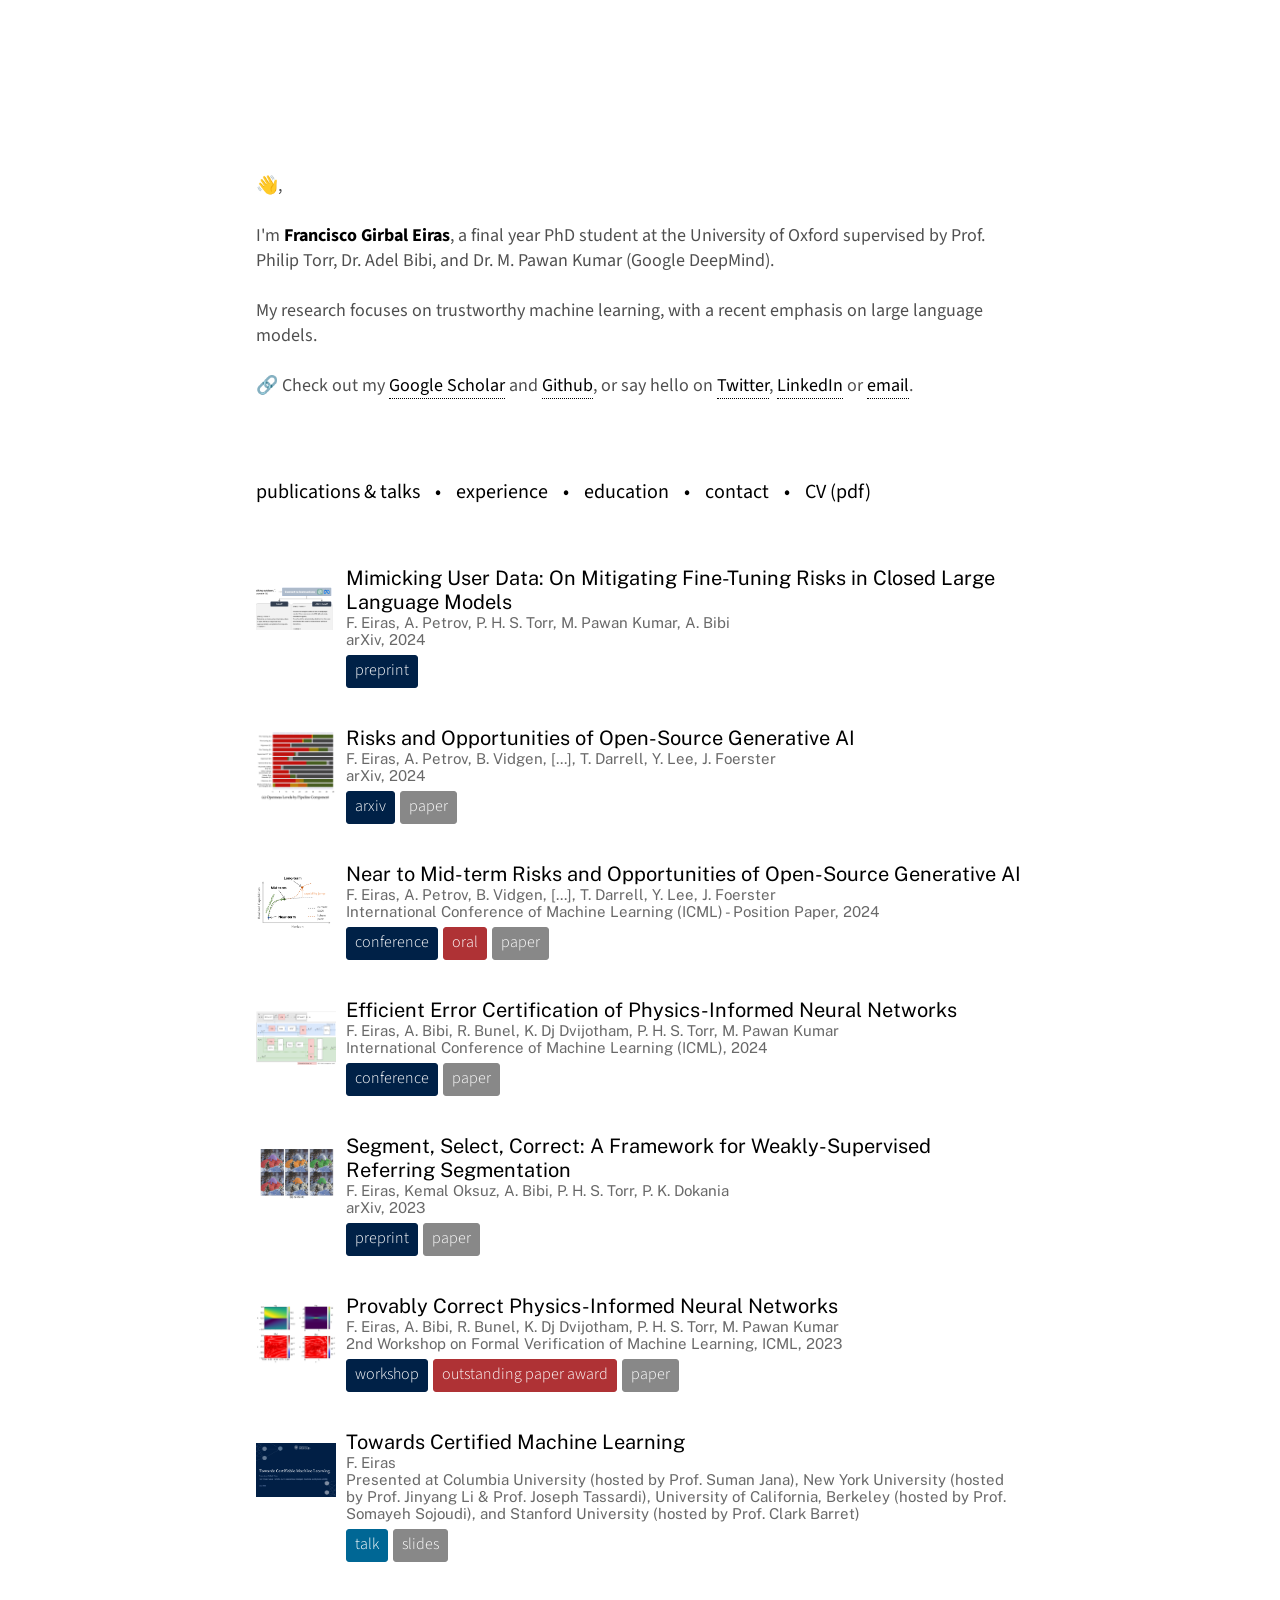
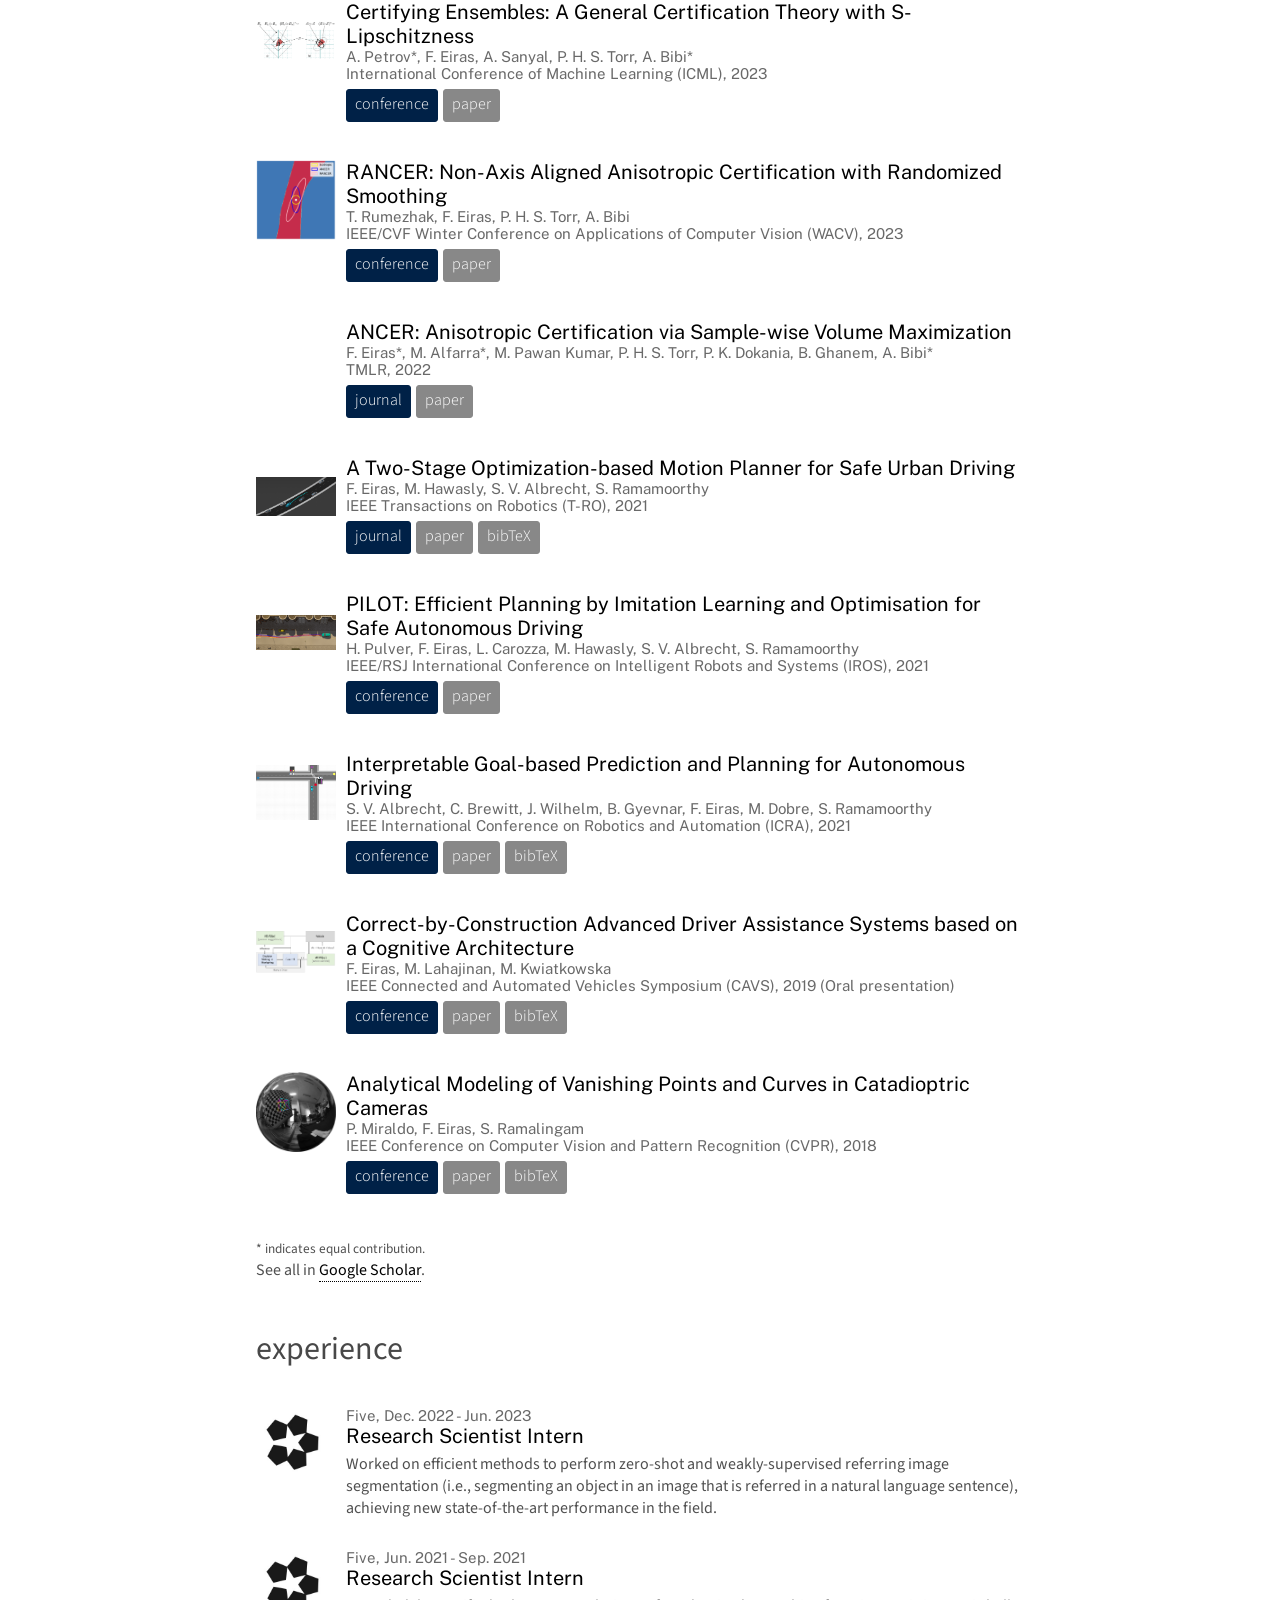
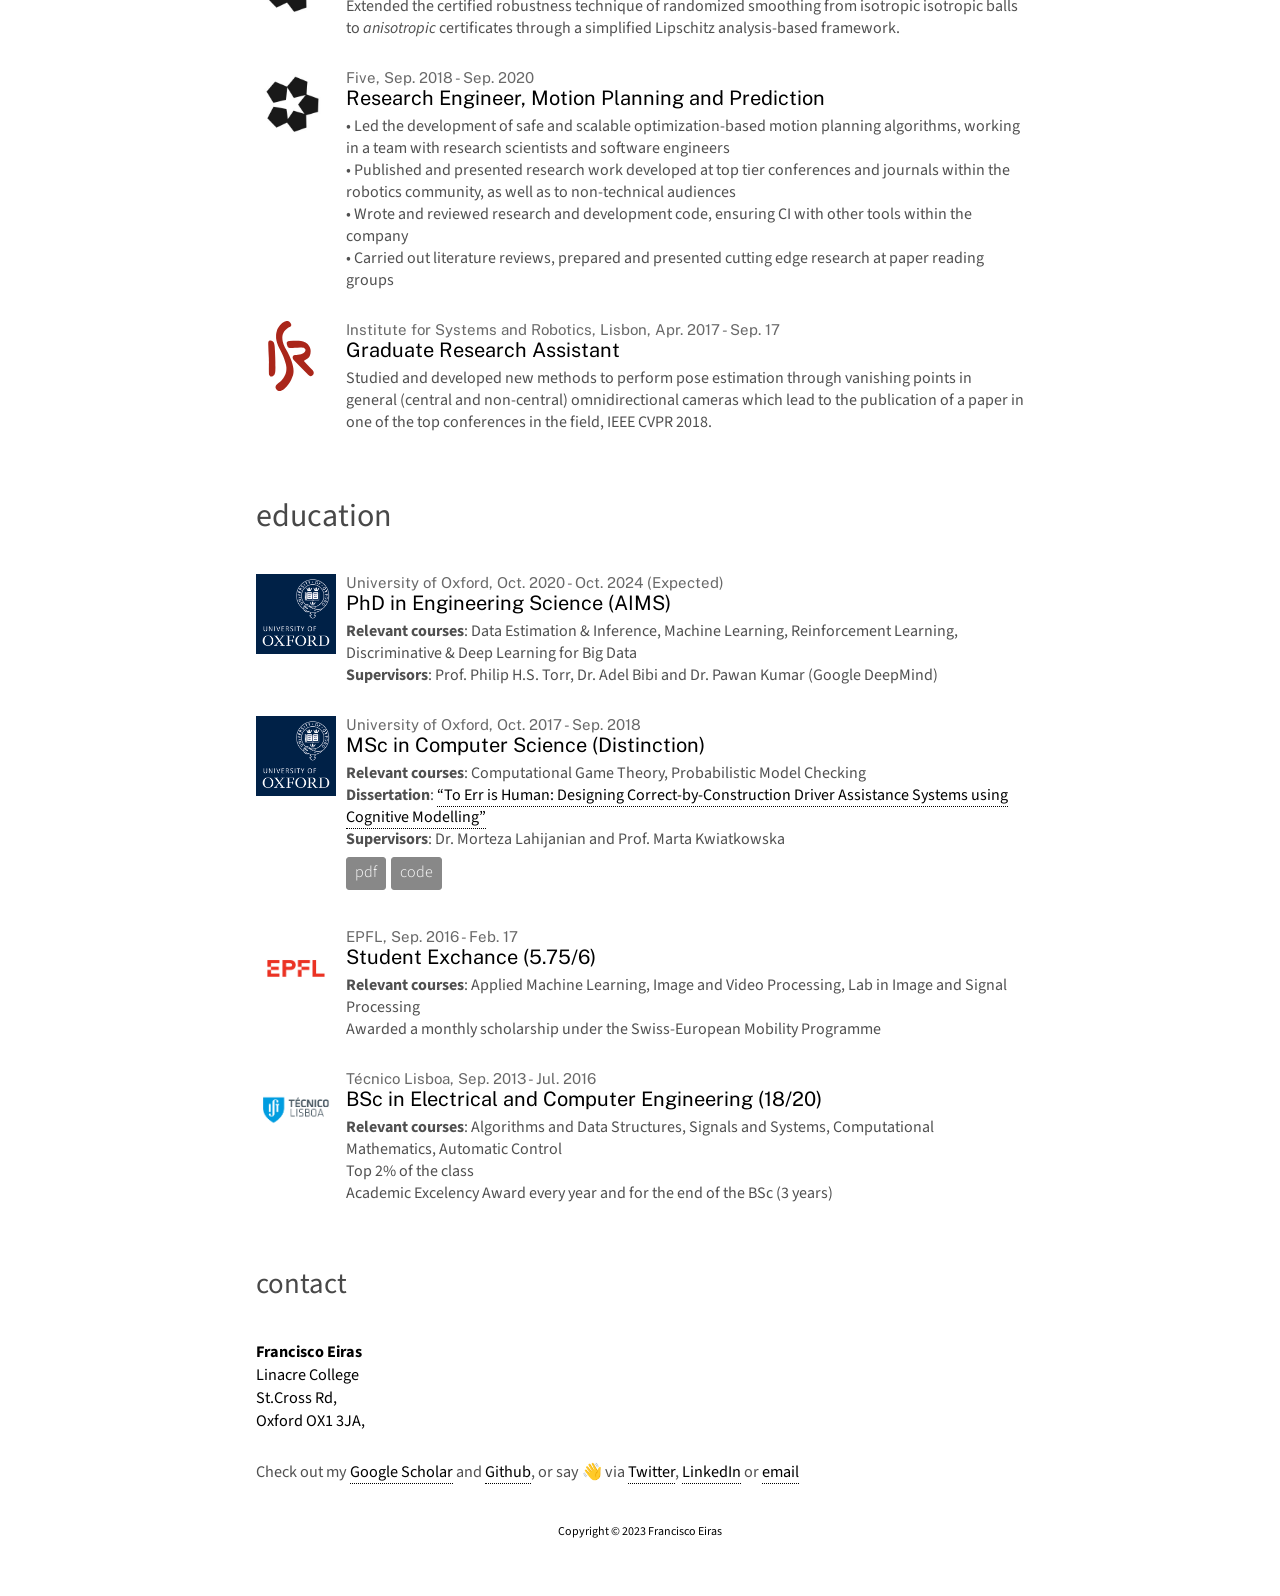
==== index.html @ c6cfdd0d "Update index" ====
<!DOCTYPE html>
<html>
<head>
    <meta charset="utf-8">
    <meta name="google-site-verification" content="UBdIq9BH1xni1XgCd1I6ld6SmS1wssdcUc0EEES5TFY"/>
    <meta name="Francisco Girbal Eiras" CONTENT="PhD Candidate at the Autonomous Intelligent Machines and Systems CDT (University of Oxford)">

    <meta name="robots" content="index,nofollow">

    <title>Francisco Girbal Eiras</title>

    <meta content="width=device-width, initial-scale=1" name="viewport" />
    <link rel="stylesheet" type="text/css" href="style.css">

    <base target="_blank">
</head>
<body>
<div id="content-container">
    <div id="header">
        <!-- <div id="name">Francisco Girbal Eiras</div>
        <div id="title">PhD student at the Autonomous Intelligent Machines and Systems CDT (University of Oxford)</div> -->

        <div class="header-paragraph">
            👋,<br><br>
            I'm <b>Francisco Girbal Eiras</b>, a final year PhD student at the University of Oxford supervised by Prof. Philip Torr, Dr. Adel Bibi, and Dr. M. Pawan Kumar (Google DeepMind). <br><br>
            My research focuses on trustworthy machine learning, with a recent emphasis on large language models.<br><br>
            🔗 Check out my <a href="https://scholar.google.com/citations?user=O_iJTgYAAAAJ&hl=en">Google Scholar</a> and <a href="https://github.com/fgirbal">Github</a>, or say hello on <a href="https://twitter.com/fgirbal">Twitter</a>, <a href="https://www.linkedin.com/in/franciscogirbaleiras/">LinkedIn</a> or <a href="mailto:removeifhuman-francisco.girbal@gmail.com">email</a>.
        </div>
    </div>
    <div id="nav">
        <div class="nav-elem"><a target="_self" href="#publications">publications & talks</a></div>
        <div class="nav-elem">•</div>
        <div class="nav-elem"><a target="_self" href="#experience">experience</a></div>
        <div class="nav-elem">•</div>
        <div class="nav-elem"><a target="_self" href="#education">education</a></div>
        <!-- <div class="nav-elem">•</div>
        <div class="nav-elem"><a href="https://www.notion.so/fgirbal/Francisco-Eiras-s-blog-bdab22b3f2a545cd92a11b336f8fb210">blog</a></div> -->
        <div class="nav-elem">•</div>
        <div class="nav-elem"><a target="_self" href="#contact">contact</a></div>
        <div class="nav-elem">•</div>
        <div class="nav-elem"><a href="docs/CV.pdf">CV (pdf)</a></div>
    </div>

    <div class="content-section" id="publications">
        <!-- <div class="section-title">publications & talks</div>
        <div class="section-divider"></div> -->

        <!-- preprintS -->
        <!-- <div class="section-subtitle">• preprint:</div> -->

        <div class="section-content">
            <div class="content-subsection">
                <div class="subsection-left">
                    <div class="subsection-image" style='background-image: url("img/2024_mimicking.png")'></div>
                </div>
                <div class="subsection-right">
                    <div class="subsection-title">Mimicking User Data: On Mitigating Fine-Tuning Risks in Closed Large Language Models</div>
                    <div class="subsection-subtitle">
                        F. Eiras, A. Petrov, <a href="https://www.robots.ox.ac.uk/~phst/">P. H. S. Torr</a>, <a href="https://mpawankumar.info/">M. Pawan Kumar</a>, <a href="https://adelbibi.com">A. Bibi</a><br>
                        <a>arXiv, 2024</a>
                    </div>
                    <div class="subsection-nav">
                        <div class="subsection-description-btn">preprint</div>
                        <!-- <a class="subsection-link" href="https://arxiv.org/abs/2405.08597">paper</a> -->
                    </div>
                </div>
            </div>

            <div class="content-subsection">
                <div class="subsection-left">
                    <div class="subsection-image" style='background-image: url("img/2024_risks_and_ops.png")'></div>
                </div>
                <div class="subsection-right">
                    <div class="subsection-title">Risks and Opportunities of Open-Source Generative AI</div>
                    <div class="subsection-subtitle">
                        F. Eiras, A. Petrov, B. Vidgen, [...], T. Darrell, Y. Lee, J. Foerster<br>
                        <a>arXiv, 2024</a>
                    </div>
                    <div class="subsection-nav">
                        <div class="subsection-description-btn">arxiv</div>
                        <a class="subsection-link" href="https://arxiv.org/abs/2405.08597">paper</a>
                    </div>
                </div>
            </div>
            
            <div class="content-subsection">
                <div class="subsection-left">
                    <div class="subsection-image" style='background-image: url("img/2024_near_to_mid.png")'></div>
                </div>
                <div class="subsection-right">
                    <div class="subsection-title">Near to Mid-term Risks and Opportunities of Open-Source Generative AI</div>
                    <div class="subsection-subtitle">
                        F. Eiras, A. Petrov, B. Vidgen, [...], T. Darrell, Y. Lee, J. Foerster<br>
                        <a href="https://icml.cc/Conferences/2024">International Conference of Machine Learning (ICML) - Position Paper, 2024</a>
                    </div>
                    <div class="subsection-nav">
                        <div class="subsection-description-btn">conference</div>
                        <div class="subsection-description-btn" style="background-color: #AF3235; border-color: #AF3235;">oral</div>
                        <a class="subsection-link" href="https://arxiv.org/abs/2404.17047">paper</a>
                    </div>
                </div>
            </div>

            <div class="content-subsection">
                <div class="subsection-left">
                    <div class="subsection-image" style='background-image: url("img/2024_pinns.png")'></div>
                </div>
                <div class="subsection-right">
                    <div class="subsection-title">Efficient Error Certification of Physics-Informed Neural Networks</div>
                    <div class="subsection-subtitle">
                        F. Eiras, <a href="https://adelbibi.com">A. Bibi</a>, R. Bunel, K. Dj Dvijotham, <a href="https://www.robots.ox.ac.uk/~phst/">P. H. S. Torr</a>, <a href="https://mpawankumar.info/">M. Pawan Kumar</a><br>
                        <a href="https://icml.cc/Conferences/2024">International Conference of Machine Learning (ICML), 2024</a>
                    </div>
                    <div class="subsection-nav">
                        <div class="subsection-description-btn">conference</div>
                        <a class="subsection-link" href="https://arxiv.org/abs/2305.10157">paper</a>
                    </div>
                </div>
            </div>
            
            <div class="content-subsection">
                <div class="subsection-left">
                    <div class="subsection-image" style='background-image: url("img/2023_ssc.png")'></div>
                </div>
                <div class="subsection-right">
                    <div class="subsection-title">Segment, Select, Correct: A Framework for Weakly-Supervised Referring Segmentation</div>
                    <div class="subsection-subtitle">F. Eiras, Kemal Oksuz, <a href="https://adelbibi.com">A. Bibi</a>, <a href="https://www.robots.ox.ac.uk/~phst/">P. H. S. Torr</a>, <a href="https://puneetkdokania.github.io/">P. K. Dokania</a><br><a>arXiv, 2023</a></div>
                    <div class="subsection-nav">
                        <div class="subsection-description-btn">preprint</div>
                        <a class="subsection-link" href="https://arxiv.org/abs/2310.13479">paper</a>
                    </div>
                </div>
            </div>

            <div class="content-subsection">
                <div class="subsection-left">
                    <div class="subsection-image" style='background-image: url("img/2023_pinns.png")'></div>
                </div>
                <div class="subsection-right">
                    <div class="subsection-title">Provably Correct Physics-Informed Neural Networks</div>
                    <div class="subsection-subtitle">
                        F. Eiras, <a href="https://adelbibi.com">A. Bibi</a>, R. Bunel, K. Dj Dvijotham, <a href="https://www.robots.ox.ac.uk/~phst/">P. H. S. Torr</a>, <a href="https://mpawankumar.info/">M. Pawan Kumar</a><br>
                        <a href="https://www.ml-verification.com/">2nd Workshop on Formal Verification of Machine Learning, ICML, 2023</a></a>
                    </div>
                    <div class="subsection-nav">
                        <div class="subsection-description-btn">workshop</div>
                        <div class="subsection-description-btn" style="background-color: #AF3235; border-color: #AF3235;">outstanding paper award</div>
                        <a class="subsection-link" href="https://arxiv.org/abs/2305.10157">paper</a>
                    </div>
                </div>
            </div>

            <div class="content-subsection">
                <div class="subsection-left">
                    <div class="subsection-image" style='background-image: url("img/2023_certified_ml.png")'></div>
                </div>
                <div class="subsection-right">
                    <div class="subsection-title">Towards Certified Machine Learning</div>
                    <div class="subsection-subtitle">
                        F. Eiras<br>
                        Presented at Columbia University (hosted by Prof. Suman Jana), New York University (hosted by Prof. Jinyang Li & Prof. Joseph Tassardi), University of California, Berkeley (hosted by Prof. Somayeh Sojoudi), and Stanford University (hosted by Prof. Clark Barret)
                    </div>
                    <div class="subsection-nav">
                        <div class="subsection-description-btn" style="background-color: #006795; border-color: #006795;">talk</div>
                        <a class="subsection-link" href="docs/certified_ml_07_2023.pdf">slides</a>
                    </div>
                </div>
            </div>

            <div class="content-subsection">
                <div class="subsection-left">
                    <div class="subsection-image" style='background-image: url("img/2023_s_lipchitzness.png")'></div>
                </div>
                <div class="subsection-right">
                    <div class="subsection-title">Certifying Ensembles: A General Certification Theory with S-Lipschitzness</div>
                    <div class="subsection-subtitle">
                        A. Petrov*, F. Eiras, A. Sanyal, <a href="https://www.robots.ox.ac.uk/~phst/">P. H. S. Torr</a>, <a href="https://adelbibi.com">A. Bibi</a>*<br>
                        <a href="https://icml.cc/Conferences/2023">International Conference of Machine Learning (ICML), 2023</a>
                    </div>
                    <div class="subsection-nav">
                        <div class="subsection-description-btn">conference</div>
                        <a class="subsection-link" href="https://arxiv.org/abs/2304.13019">paper</a>
                    </div>
                </div>
            </div>

            <!-- <div class="content-subsection">
                <div class="subsection-left">
                    <div class="subsection-image" style='background-image: url("img/2023_faithful_kd.png")'></div>
                </div>
                <div class="subsection-right">
                    <div class="subsection-title">Faithful Knowledge Distillation</div>
                    <div class="subsection-subtitle">
                        T. Lamb, R. Bunel, K. Dj Dvijotham, <a href="https://www.robots.ox.ac.uk/~phst/">P. H. S. Torr</a>, <a href="https://mpawankumar.info/">M. Pawan Kumar</a>, F. Eiras<br>
                        <a>arXiv, 2023</a>
                    </div>
                    <div class="subsection-nav">
                        <div class="subsection-description-btn">preprint</div>
                        <a class="subsection-link" href="https://arxiv.org/abs/2306.04431">paper</a>
                    </div>
                </div>
            </div> -->

            <div class="content-subsection">
                <div class="subsection-left">
                    <div class="subsection-image" style='background-image: url("img/2023_rancer.png")'></div>
                </div>
                <div class="subsection-right">
                    <div class="subsection-title">RANCER: Non-Axis Aligned Anisotropic Certification with Randomized Smoothing</div>
                    <div class="subsection-subtitle">
                        T. Rumezhak, F. Eiras, <a href="https://www.robots.ox.ac.uk/~phst/">P. H. S. Torr</a>, <a href="https://adelbibi.com">A. Bibi</a><br>
                        <a href="https://wacv2023.thecvf.com/">IEEE/CVF Winter Conference on Applications of Computer Vision (WACV), 2023</a>
                    </div>
                    <div class="subsection-nav">
                        <div class="subsection-description-btn">conference</div>
                        <a class="subsection-link" href="https://openaccess.thecvf.com/content/WACV2023/papers/Rumezhak_RANCER_Non-Axis_Aligned_Anisotropic_Certification_With_Randomized_Smoothing_WACV_2023_paper.pdf">paper</a>
                    </div>
                </div>
            </div>
        <!-- </div> -->

        <!-- JOURNALS -->
        <!-- <div class="section-subtitle">• Journal:</div> -->
        <!-- <div class="section-content"> -->
            <div class="content-subsection">
                <div class="subsection-left">
                    <div class="subsection-image" style='background-image: url("img/2021_ancer.gif")'></div>
                </div>
                <div class="subsection-right">
                    <div class="subsection-title">ANCER: Anisotropic Certification via Sample-wise Volume Maximization</div>
                    <div class="subsection-subtitle">F. Eiras*, <a href="https://cemse.kaust.edu.sa/ece/people/person/motasem-alfarra">M. Alfarra</a>*, <a href="https://mpawankumar.info/">M. Pawan Kumar</a>, <a href="https://www.robots.ox.ac.uk/~phst/">P. H. S. Torr</a>, <a href="https://puneetkdokania.github.io/">P. K. Dokania</a>, <a href="http://www.bernardghanem.com/">B. Ghanem</a>, <a href="https://adelbibi.com">A. Bibi</a>*<br><a href="https://www.jmlr.org/tmlr/index.html">TMLR, 2022</a></div>
                    <div class="subsection-nav">
                        <div class="subsection-description-btn">journal</div>
                        <a class="subsection-link" href="https://arxiv.org/abs/2107.04570">paper</a>
                    </div>
                </div>
            </div>
            <div class="content-subsection">
                <div class="subsection-left">
                    <div class="subsection-image" style='background-image: url("img/two_stage.png")'></div>
                </div>
                <div class="subsection-right">
                    <div class="subsection-title">A Two-Stage Optimization-based Motion Planner for Safe Urban Driving</div>
                    <div class="subsection-subtitle">F. Eiras, M. Hawasly, <a href="https://agents.inf.ed.ac.uk/stefano-albrecht/">S. V. Albrecht</a>, <a href="http://homepages.inf.ed.ac.uk/sramamoo/">S. Ramamoorthy</a><br><a href="https://www.ieee-ras.org/publications/t-ro">IEEE Transactions on Robotics (T-RO), 2021</a></div>
                    <div class="subsection-nav">
                        <div class="subsection-description-btn">journal</div>
                        <a class="subsection-link" href="https://arxiv.org/abs/2002.02215">paper</a>
                        <a class="subsection-link" href="docs/eiras2021twostage.bib">bibTeX</a>
                    </div>
                </div>
            </div>
        <!-- </div> -->

        <!-- CONFERENCES -->
        <!-- <div class="section-subtitle">• Conference:</div> -->
        <!-- <div class="section-content"> -->

            <div class="content-subsection">
                <div class="subsection-left">
                    <div class="subsection-image" style='background-image: url("img/2020_pilot.png")'></div>
                </div>
                <div class="subsection-right">
                    <div class="subsection-title">PILOT: Efficient Planning by Imitation Learning and Optimisation for Safe Autonomous Driving</div>
                    <div class="subsection-subtitle">H. Pulver, F. Eiras, L. Carozza, M. Hawasly, <a href="https://agents.inf.ed.ac.uk/stefano-albrecht/">S. V. Albrecht</a>, <a href="http://homepages.inf.ed.ac.uk/sramamoo/">S. Ramamoorthy</a><br><a href="https://www.iros2021.org/">IEEE/RSJ International Conference on Intelligent Robots and Systems (IROS), 2021</a></div>
                    <div class="subsection-nav">
                        <div class="subsection-description-btn">conference</div>
                        <a class="subsection-link" href="https://arxiv.org/abs/2011.00509">paper</a>
                    </div>
                </div>
            </div>

            <!-- <div class="content-subsection">
                <div class="subsection-left">
                    <div class="subsection-image" style='background-image: url("img/2021_occluded.png")'></div>
                </div>
                <div class="subsection-right">
                    <div class="subsection-title">Interpretable Goal Recognition in the Presence of Occluded Factors for Autonomous Vehicles</div>
                    <div class="subsection-subtitle">
                        <a href="https://homepages.inf.ed.ac.uk/jhanna2/">J. P. Hannah</a>, A. Rahman, E. Fosong, F. Eiras, M. Dobre, J. Redford, <a href="http://homepages.inf.ed.ac.uk/sramamoo/">S. Ramamoorthy</a> <a href="https://agents.inf.ed.ac.uk/stefano-albrecht/">S. V. Albrecht</a>
                        <br>
                        <a href="https://www.iros2021.org/">IEEE/RSJ International Conference on Intelligent Robots and Systems (IROS), 2021</a></div>
                    <div class="subsection-nav">
                        <div class="subsection-description-btn">conference</div>
                        <a class="subsection-link" href="https://arxiv.org/abs/2108.02530">paper</a>
                    </div>
                </div>
            </div> -->

            <div class="content-subsection">
                <div class="subsection-left">
                    <div class="subsection-image" style='background-image: url("img/mcts_gr.png")'></div>
                </div>
                <div class="subsection-right">
                    <div class="subsection-title">Interpretable Goal-based Prediction and Planning for Autonomous Driving</div>
                    <div class="subsection-subtitle"><a href="https://agents.inf.ed.ac.uk/stefano-albrecht/">S. V. Albrecht</a>, C. Brewitt, J. Wilhelm, B. Gyevnar, F. Eiras, M. Dobre, <a href="http://homepages.inf.ed.ac.uk/sramamoo/">S. Ramamoorthy</a><br><a href="http://www.icra2021.org/">IEEE International Conference on Robotics and Automation (ICRA), 2021</a></div>
                    <div class="subsection-nav">
                        <div class="subsection-description-btn">conference</div>
                        <a class="subsection-link" href="https://arxiv.org/abs/2002.02277">paper</a>
                        <a class="subsection-link" href="docs/albrecht2021interpretable.bib">bibTeX</a>
                    </div>
                </div>
            </div>

            <!-- <div class="content-subsection">
                <div class="subsection-left">
                    <div class="subsection-image" style='background-image: url("img/parot.png")'></div>
                </div>
                <div class="subsection-right">
                    <div class="subsection-title">PaRoT: A Practical Framework for Robust Deep Neural Network Training</div>
                    <div class="subsection-subtitle">E. Ayers, F. Eiras, M. Hawasly, I. Whiteside <br><a href="https://ti.arc.nasa.gov/events/nfm-2020/">12th NASA Formal Methods Symposium (NFM), 2020</a></div>
                    <div class="subsection-nav">
                        <div class="subsection-description-btn">conference</div>
                        <a class="subsection-link" href="https://arxiv.org/abs/2001.02152">paper</a>
                        <a class="subsection-link" href="docs/ayers2020parot.bib">bibTeX</a>
                    </div>
                </div>
            </div> -->

            <div class="content-subsection">
                <div class="subsection-left">
                    <div class="subsection-image" style='background-image: url("img/cbc_adas.png")'></div>
                </div>
                <div class="subsection-right">
                    <div class="subsection-title">Correct-by-Construction Advanced Driver Assistance Systems based on a Cognitive Architecture</div>
                    <div class="subsection-subtitle">F. Eiras, <a href='http://mortezalahijanian.com/index.html'>M. Lahajinan</a>, <a href="http://www.cs.ox.ac.uk/marta.kwiatkowska/">M. Kwiatkowska</a> <br><a href='http://ieee-cavs.edu.umh.es/'>IEEE Connected and Automated Vehicles Symposium (CAVS), 2019</a> (Oral presentation)</div>
                    <div class="subsection-nav">
                        <div class="subsection-description-btn">conference</div>
                        <a class="subsection-link" href="https://arxiv.org/abs/1907.09603">paper</a>
                        <a class="subsection-link" href="docs/eiras2019correct.bib">bibTeX</a>
                    </div>
                </div>
            </div>

            <div class="content-subsection">
                <div class="subsection-left">
                    <div class="subsection-image" style='background-image: url("img/cube.png")'></div>
                </div>
                <div class="subsection-right">
                    <div class="subsection-title">Analytical Modeling of Vanishing Points and Curves in Catadioptric Cameras</div>
                    <div class="subsection-subtitle"><a href='https://people.kth.se/~miraldo/'>P. Miraldo</a>, F. Eiras, <a href='https://www.cs.utah.edu/~srikumar/'>S. Ramalingam</a> <br><a href='http://cvpr2018.thecvf.com/'>IEEE Conference on Computer Vision and Pattern Recognition (CVPR), 2018</a></div>
                    <div class="subsection-nav">
                        <div class="subsection-description-btn">conference</div>
                        <a class="subsection-link" href="https://arxiv.org/abs/1804.09460">paper</a>
                        <a class="subsection-link" href="docs/miraldo2018analytical.bib">bibTeX</a>
                    </div>
                </div>
            </div>
        <!-- </div> -->

        <!-- WORKSHOPS -->
        <!-- <div class="section-subtitle">• Workshop:</div> -->
        <!-- <div class="section-content"> -->
            <!-- <div class="content-subsection">
                <div class="subsection-left">
                    <div class="subsection-image" style='background-image: url("img/robust_autonomy_2020.png")'></div>
                </div>
                <div class="subsection-right">
                    <div class="subsection-title">
                        An Optimization-based Motion Planner for Safe Autonomous Driving
                    </div>
                    <div class="subsection-subtitle">
                        F. Eiras, M. Hawasly, <a href="https://agents.inf.ed.ac.uk/stefano-albrecht/">S. V. Albrecht</a>, <a href="http://homepages.inf.ed.ac.uk/sramamoo/">S. Ramamoorthy</a><br><a href='https://sites.google.com/view/rss2020robustautonomy/home'>RSS 2020: Workshop on Safe Autonomy</a>
                    </div>
                    <div class="subsection-nav">
                        <div class="subsection-description-btn">workshop</div>
                        <a class="subsection-link" href="https://openreview.net/pdf?id=s4nJ5EZy_N1">pdf</a>
                    </div>
                </div>
            </div>
            <div class="content-subsection">
                <div class="subsection-left">
                    <div class="subsection-image" style='background-image: url("img/ida_workshop.png")'></div>
                </div>
                <div class="subsection-right">
                    <div class="subsection-title">Autonomous Driving with Interpretable Goal Recognition and Monte Carlo Tree Search</div>
                    <div class="subsection-subtitle">C. Brewitt, <a href="https://agents.inf.ed.ac.uk/stefano-albrecht/">S. V. Albrecht</a>, J. Wilhelm, B. Gyevnar, F. Eiras, M. Dobre, <a href="http://homepages.inf.ed.ac.uk/sramamoo/">S. Ramamoorthy</a> <br><a href='https://sites.google.com/view/ida2020'>RSS 2020: Workshop on Interaction and Decision-Making in Autonomous-Driving</a></div>
                    <div class="subsection-nav">
                        <div class="subsection-description-btn">workshop</div>
                        <a class="subsection-link" href="https://drive.google.com/file/d/1dIWMbcAN35v8mCCcccWDbbBo7pSbKGuW/view?usp=sharing">pdf</a>
                    </div>
                </div>
            </div>
            <div class="content-subsection">
                <div class="subsection-left">
                    <div class="subsection-image" style='background-image: url("img/diff_plots.png")'></div>
                </div>
                <div class="subsection-right">
                    <div class="subsection-title">Towards Provably Correct Driver Assistance Systems through Stochastic Cognitive Modeling</div>
                    <div class="subsection-subtitle">F. Eiras, <a href='http://mortezalahijanian.com/index.html'>M. Lahajinan</a> <br><a href='https://sites.google.com/view/rss19safe/home'>RSS 2019: Workshop on Safe Autonomy</a></div>
                    <div class="subsection-nav">
                        <div class="subsection-description-btn">workshop</div>
                        <a class="subsection-link" href="https://openreview.net/pdf?id=H1luEtWjTE">pdf</a>
                    </div>
                </div>
            </div> -->
        </div>

        <div class="subsection-description" style="padding-bottom: 15px">
            <small>* indicates equal contribution.</small><br>
            See all in <a href="https://scholar.google.com/citations?user=O_iJTgYAAAAJ&hl=en">Google Scholar</a>.
        </div>
    </div>

    <div class="content-section" id="experience">
        <div class="section-title">experience</div>
        <div class="section-divider"></div>

        <div class="section-content">
            <!-- <div class="content-subsection">
                <div class="subsection-left">
                    <div class="subsection-image image-padded" style='background-image: url("img/lighthome.png")'></div>
                </div>
                <div class="subsection-right">
                    <div class="subsection-subtitle"><a href='https://www.lighthome.io'>LightHome</a>, Feb. 2022 - Present</div>
                    <div class="subsection-title">Co-Founder and CEO</div>
                    <div class="subsection-description">
                        LightHome uses AI to allow users to search for more features than any other property marketplace. By reducing the time users take to find a desirable home up to their standards, it simultaneously enables agents to let their properties more quickly.
                    </div>
                </div>
            </div> -->
            <div class="content-subsection">
                <div class="subsection-left">
                    <div class="subsection-image image-padded" id="five-logo"></div>
                </div>
                <div class="subsection-right">
                    <div class="subsection-subtitle"><a href='http://five.ai'>Five</a>, Dec. 2022 - Jun. 2023</div>
                    <div class="subsection-title">Research Scientist Intern</div>
                    <div class="subsection-description">
                    Worked on efficient methods to perform zero-shot and weakly-supervised referring image segmentation (i.e., segmenting an object in an image that is referred in a natural language sentence), achieving new state-of-the-art performance in the field.
                    </div>
                </div>
            </div>
            <div class="content-subsection">
                <div class="subsection-left">
                    <div class="subsection-image image-padded" id="five-logo"></div>
                </div>
                <div class="subsection-right">
                    <div class="subsection-subtitle"><a href='http://five.ai'>Five</a>, Jun. 2021 - Sep. 2021</div>
                    <div class="subsection-title">Research Scientist Intern</div>
                    <div class="subsection-description">
                        Extended the certified robustness technique of randomized smoothing from isotropic isotropic balls to <i>anisotropic</i> certificates through a simplified Lipschitz analysis-based framework.
                    </div>
                </div>
            </div>
            <!-- <div class="content-subsection">
                <div class="subsection-left">
                    <div class="subsection-image image-padded" style='background-image: url("img/oxford.png")'></div>
                </div>
                <div class="subsection-right">
                    <div class="subsection-subtitle"><a href='http://aims.robots.ox.ac.uk'>University of Oxford</a>, Oct. 2020 - Aug. 2024 (Expected)</div>
                    <div class="subsection-title">PhD Candidate, Autonomous Intelligent Machines and Systems CDT</div>
                    <div class="subsection-description">
                    Studying and developing research within the areas of machine learning, computer vision, optimization and verification as part of Oxford’s <a href="https://aims.robots.ox.ac.uk/">Autonomous Intelligent Machines and Systems (AIMS) Center for Doctoral Training (CDT) programme</a>. Scholarship partially funded by FiveAI Ltd.
                    </div>
                </div>
            </div> -->
            <div class="content-subsection">
                <div class="subsection-left">
                    <div class="subsection-image image-padded" id="five-logo"></div>
                </div>
                <div class="subsection-right">
                    <div class="subsection-subtitle"><a href='http://five.ai'>Five</a>, Sep. 2018 - Sep. 2020</div>
                    <div class="subsection-title">Research Engineer, Motion Planning and Prediction</div>
                    <div class="subsection-description">
                    • Led the development of safe and scalable optimization-based motion planning algorithms, working in a team with research scientists and software engineers<br>
                    • Published and presented research work developed at top tier conferences and journals within the robotics community, as well as to non-technical audiences<br>
                    • Wrote and reviewed research and development code, ensuring CI with other tools within the company<br>
                    • Carried out literature reviews, prepared and presented cutting edge research at paper reading groups
                    </div>
                </div>
            </div>
            <div class="content-subsection">
                <div class="subsection-left">
                    <div class="subsection-image image-padded" style='background-image: url("img/isr.svg")'></div>
                </div>
                <div class="subsection-right">
                    <div class="subsection-subtitle"><a href="http://welcome.isr.tecnico.ulisboa.pt/">Institute for Systems and Robotics, Lisbon</a>, Apr. 2017 - Sep. 17</div>
                    <div class="subsection-title">Graduate Research Assistant</div>
                    <div class="subsection-description">Studied and developed new methods to perform pose estimation through vanishing points in general (central and non-central) omnidirectional cameras which lead to the publication of a paper in one of the top conferences in the field, IEEE CVPR 2018.</div>
                </div>
            </div>
            <!-- <div class="content-subsection">
                <div class="subsection-left">
                    <div class="subsection-image image-padded" style='background-image: url("img/isr.svg")'></div>
                </div>
                <div class="subsection-right">
                    <div class="subsection-subtitle"><a href="http://welcome.isr.tecnico.ulisboa.pt/">Institute for Systems and Robotics, Lisbon</a>, Apr. 2016 - Sep. 16</div>
                    <div class="subsection-title">Research Student (Undergraduate)</div>
                    <div class="subsection-description">Constructed modules for gesture recognition through supervised learning using RGB-D cameras, from simple binary classification gestures (e.g. waving) to more complex regression ones (e.g. pointing estimation) and integrated them in a MOnarCH robot as part of the INSIDE project.</div>
                </div>
            </div> -->
        </div>
    </div>

    <div class="content-section" id="education">
        <div class="section-title">education</div>
        <div class="section-divider"></div>
        <div class="section-content">
            <div class="content-subsection">
                <div class="subsection-left">
                    <div class="subsection-image" style='background-image: url("img/oxford.png")'></div>
                </div>
                <div class="subsection-right">
                    <div class="subsection-subtitle"><a href='http://ox.ac.uk'>University of Oxford</a>, Oct. 2020 - Oct. 2024 (Expected)</div>
                    <div class="subsection-title">PhD in Engineering Science (AIMS)</div>
                    <div class="subsection-description"><b>Relevant courses</b>: Data Estimation & Inference, Machine Learning, Reinforcement Learning, Discriminative & Deep Learning for Big Data<br>
                    <b>Supervisors</b>: Prof. Philip H.S. Torr, Dr. Adel Bibi and Dr. Pawan Kumar (Google DeepMind)</div>
                </div>
            </div>
            <div class="content-subsection">
                <div class="subsection-left">
                    <div class="subsection-image" style='background-image: url("img/oxford.png")'></div>
                </div>
                <div class="subsection-right">
                    <div class="subsection-subtitle"><a href='http://ox.ac.uk'>University of Oxford</a>, Oct. 2017 - Sep. 2018</div>
                    <div class="subsection-title">MSc in Computer Science (Distinction)</div>
                    <div class="subsection-description"><b>Relevant courses</b>: Computational Game Theory, Probabilistic Model Checking<br><b>Dissertation</b>: <a href="docs/msc-thesis.pdf">“To Err is Human: Designing Correct-by-Construction Driver Assistance Systems using Cognitive Modelling”</a> <br>
                    <b>Supervisors</b>: Dr. Morteza Lahijanian and Prof. Marta Kwiatkowska</div>
                    <div class="subsection-nav">
                        <a class="subsection-link" href="docs/msc-thesis.pdf">pdf</a>
                        <a class="subsection-link" href="https://github.com/fgirbal/cbc_adas">code</a>
                    </div>
                </div>
            </div>
            <div class="content-subsection">
                <div class="subsection-left">
                    <div class="subsection-image" style='background-image: url("img/epfl_new.png")'></div>
                </div>
                <div class="subsection-right">
                    <div class="subsection-subtitle"><a href='http://epfl.ch'>EPFL</a>, Sep. 2016 - Feb. 17</div>
                    <div class="subsection-title">Student Exchance (5.75/6)</div>
                    <div class="subsection-description"><b>Relevant courses</b>: Applied Machine Learning, Image and Video Processing, Lab in Image and Signal Processing<br>Awarded a monthly scholarship under the Swiss-European Mobility Programme</div>
                </div>
            </div>
            <div class="content-subsection">
                <div class="subsection-left">
                    <div class="subsection-image" style='background-image: url("img/ist.png")'></div>
                </div>
                <div class="subsection-right">
                    <div class="subsection-subtitle"><a href='https://tecnico.ulisboa.pt/en/'>Técnico Lisboa</a>, Sep. 2013 - Jul. 2016</div>
                    <div class="subsection-title">BSc in Electrical and Computer Engineering (18/20)</div>
                    <div class="subsection-description"><b>Relevant courses</b>: Algorithms and Data Structures, Signals and Systems, Computational Mathematics, Automatic Control<br>Top 2% of the class<br>Academic Excelency Award every year and for the end of the BSc (3 years)</div>
                </div>
            </div>
        </div>
    </div>

    <div class="content-section" id="contact">
        <div class="section-title">contact</div>
        <div class="section-divider"></div>
        <div class="section-content" id="contact">
            <strong>Francisco Eiras</strong><br>
            Linacre College<br>
            St.Cross Rd,<br>
            Oxford OX1 3JA,<br><br>
        </div>
        <div class="subsection-description" style="font-size: 90%">
            Check out my <a href="https://scholar.google.com/citations?user=O_iJTgYAAAAJ&hl=en">Google Scholar</a> and <a href="https://github.com/fgirbal">Github</a>, or say 👋 via <a href="https://twitter.com/fgirbal">Twitter</a>, <a href="https://www.linkedin.com/in/franciscogirbaleiras/">LinkedIn</a> or <a href="mailto:removeifhuman-francisco.girbal@gmail.com">email</a>
        </div>
    </div>

    <div id="footer">
        Copyright © 2023 Francisco Eiras
    </div>
</div>
</body>
</html>
---- style.css ----
@import url('https://fonts.googleapis.com/css?family=Source+Sans+Pro:300,400');
@import url('https://fonts.googleapis.com/css2?family=Public+Sans&display=swap');

:root {
    --main-bg-color: #FFFFFF;
    --name-color: #484848;
    --title-color: #787878;
    --nav-color: #000000;
    --nav-hover-color: #585858;
    --link-color: #000000;
    --link-hover-color: #191919;
    --section-title-color: #484848;
    --section-divider-color: #E0E0E0;
    --section-subtitle-color: #484848;
    --ssection-title-color: #000000;
    --ssection-subtitle-color: #696969;
    --ssection-subtitle-link-color: #696969;
    --ssection-description-color: #505050;
    --ssection-link-bg-color: #888888;
    --ssection-link-bg-hover-color: #FFFFFF;
    --ssection-link-hover-color: #202020;
    --ssection-link-bg-disabled-color: #DCDCDC;
    --ssection-link-disabled-color: #202020;
    --ssection-description-btn-bg-color: #002147;
    --contact-color: #000000;
    --footer-color: #000000;
    --smaller-ssection-description-color: #464646;
}

body {
    font-family: 'Source Sans Pro', sans-serif;
    font-size: 20px;
    background-color: var(--main-bg-color)
}

#five-logo {
    background-image: url("img/five_logo.jpeg");
}

#content-container {
    max-width: 48rem;
    padding-top: 10rem;
    padding-bottom: 3rem;
    padding-right: 1rem;
    padding-left: 1rem;
    margin: auto
}

#header {
    padding-bottom: 30px
}

.header-paragraph {
    padding-top: 5px;
    font-size: 90%;
    color: var(--ssection-description-color);
    margin-bottom: 50px;
}

.header-paragraph a {
    border-bottom: 1px dotted var(--link-color);
}

.header-paragraph b {
    color: var(--link-color);
}

.header-paragraph a:hover {
    border-bottom: 1px dotted var(--link-hover-color);
}

#name {
    color: var(--name-color);
    font-weight: 400;
    font-size: 200%;
}

#title {
    color: var(--title-color)
}

#nav {
    float: left;
}

.nav-elem {
    color: var(--nav-color);
    padding-right: 15px;
    float: left;
}

.nav-elem a:hover {
    color: var(--nav-hover-color);
}

.content-section {
    padding-top: 30px;
    clear: both
}

.section-title {
    color: var(--section-title-color);
    font-weight: 400;
    font-size: 160%;
}

.section-subtitle {
    color: var(--section-subtitle-color);
    padding-top: 25px;
    font-family: "Public Sans", sans-serif;
    font-size: 100%;
}

.section-content {
    padding-top: 30px;
}

.section-divider {
    height: 0px;
    background-color: var(--section-divider-color);
    width: 100%;
    margin-top: 5px;
    margin-bottom: 5px;
}

.content-subsection {
    clear: both;
    margin-bottom: 30px;
    display: table;
    width: 100%;
}

.subsection-left {
    display: table-cell;
    width: 80px;
    padding-right: 10px;
    vertical-align: top;
}

.subsection-right {
    display: table-cell;
    vertical-align: top;
}

.subsection-title {
    font-family: 'Public Sans', sans-serif;
    font-weight: 400;
    font-size: 100%;
    color: var(--ssection-title-color);
}

.subsection-subtitle {
    font-family: 'Public Sans', sans-serif;
    font-weight: 400;
    font-size: 75%;
    color: var(--ssection-subtitle-color);
}

.subsection-subtitle a {
    color: var(--ssection-subtitle-link-color);
}

.subsection-description {
    padding-top: 5px;
    font-size: 80%;
    color: var(--ssection-description-color);
}

.subsection-image {
    width: 100%;
    height: 80px;
    float: left;
    background-size: contain;
    background-repeat: no-repeat;
    background-position: center;
    margin-right: 10px;
    margin-top: 0px;
}

.image-padded {
    width: 70px;
    height: 70px;
    background-clip: content-box;
}

.subsection-nav {
    display: inline-block;
    padding-top: 7px;
    font-size: 80%;
}

.subsection-link {
    float: left;
    font-weight: 300;
    background-color: var(--ssection-link-bg-color);
    color: white;
    padding-left: 8px;
    padding-right: 8px;
    padding-top: 3px;
    padding-bottom: 6px;
    border-radius: 3px;
    margin-right: 5px;
    transition: all 0.4s ease-out;
    border: 1px solid var(--ssection-link-bg-color);
}

.subsection-link:hover {
    color: var(--ssection-link-hover-color);
    background-color: var(--ssection-link-bg-hover-color);
}

.link-disabled {
    color: var(--ssection-link-disabled-color);
    background-color: var(--ssection-link-bg-disabled-color);
}

.subsection-description-btn {
    float: left;
    font-weight: 300;
    background-color: var(--ssection-description-btn-bg-color);
    color: white;
    padding-left: 8px;
    padding-right: 8px;
    padding-top: 3px;
    padding-bottom: 6px;
    border-radius: 3px;
    margin-right: 5px;
    transition: all 0.4s ease-out;
    border: 1px solid var(--ssection-description-btn-bg-color);
}

a {
    transition: all 0.3s ease-out;
    text-decoration: none;
    color: var(--link-color);
}

a:hover {
    color: var(--link-hover-color);
}

.subsection-description a {
    border-bottom: 1px dotted var(--link-color);
}

.subsection-description a:hover {
    border-bottom: 1px dotted var(--link-hover-color);
}

#contact {
    font-size: 90%;
    color: var(--contact-color);
}

#footer {
    padding-top: 40px;
    font-size: 60%;
    text-align: center;
    color: var(--footer-color);
}

#divider {
    margin-left: 3px;
    margin-right: 3px;
}

@media only screen and (min-width: 600px) and (max-width: 800px) {

    #content-container {
        padding: 3rem;
        padding-right: 1rem;
        padding-left: 1rem;
    }

    body {
        margin: 0px;
        padding: 0px;
    }

    .subsection-subtitle {
        font-size: 80%;
    }

    .subsection-description {
        font-size: 85%;
        color: var(--smaller-ssection-description-color);
    }

    .section-title {
        font-size: 120%
    }

    .section-subtitle {
        padding-top: 20px;
        font-size: 90%;
    }

    .section-divider {
        height: 1px;
    }

    .section-content {
        padding-top: 15px
    }

    .content-section {
        padding-top: 5px
    }

    #contact {
        font-size: 95%;
        color: var(--smaller-ssection-description-color);
    }

    #nav {
        font-size: 90%;
        padding-bottom: 30px;
    }
}

@media only screen and (max-width: 600px) {
    #name {
        font-size: 150%;
    }

    .subsection-left {
        display: none;
    }

    #content-container {
        padding: 3rem;
        padding-right: 1rem;
        padding-left: 1rem;
    }

    body {
        margin: 0px;
        padding: 0px;
    }

    .subsection-subtitle {
        font-size: 80%;
    }

    .subsection-description {
        font-size: 80%;
        color: var(--smaller-ssection-description-color);
    }

    .section-title {
        font-size: 120%
    }

    .section-subtitle {
        padding-top: 20px;
        font-size: 90%;
    }

    .section-divider {
        height: 1px;
    }

    .section-content {
        padding-top: 15px
    }

    .content-section {
        padding-top: 5px
    }

    #contact {
        font-size: 90%;
        color: var(--smaller-ssection-description-color);
    }

    #nav {
        font-size: 85%;
        padding-bottom: 25px;
    }
}

@media (prefers-color-scheme: dark) {
    :root {
        --main-bg-color: #191919;
        --name-color: #FFFFFF;
        --title-color: #A8A8A8;
        --nav-color: #FFFFFF;
        --nav-hover-color: #A9A9A9;
        --link-color: #DCDCDC;
        --link-hover-color: #FFFFFF;
        --section-title-color: #F5F5F5;
        --section-divider-color: #888888;
        --section-subtitle-color: #E8E8E8;
        --ssection-title-color: #E0E0E0;
        --ssection-subtitle-color: #989898;
        --ssection-subtitle-link-color: #D0D0D0;
        --ssection-description-color: #C8C8C8;
        --ssection-link-bg-color: #383838;
        --ssection-link-bg-hover-color: #191919;
        --ssection-link-hover-color: #FFFFFF;
        --ssection-link-bg-disabled-color: #383838;
        --ssection-link-disabled-color: #DCDCDC;
        --contact-color: #DCDCDC;
        --footer-color: #808080;
        --smaller-ssection-description-color: #DCDCDC;
    }

    #five-logo {
        background-image: url("img/five_logo_white.svg");
    }

    .subsection-link:hover {
        border: 1px solid white;
    }
}
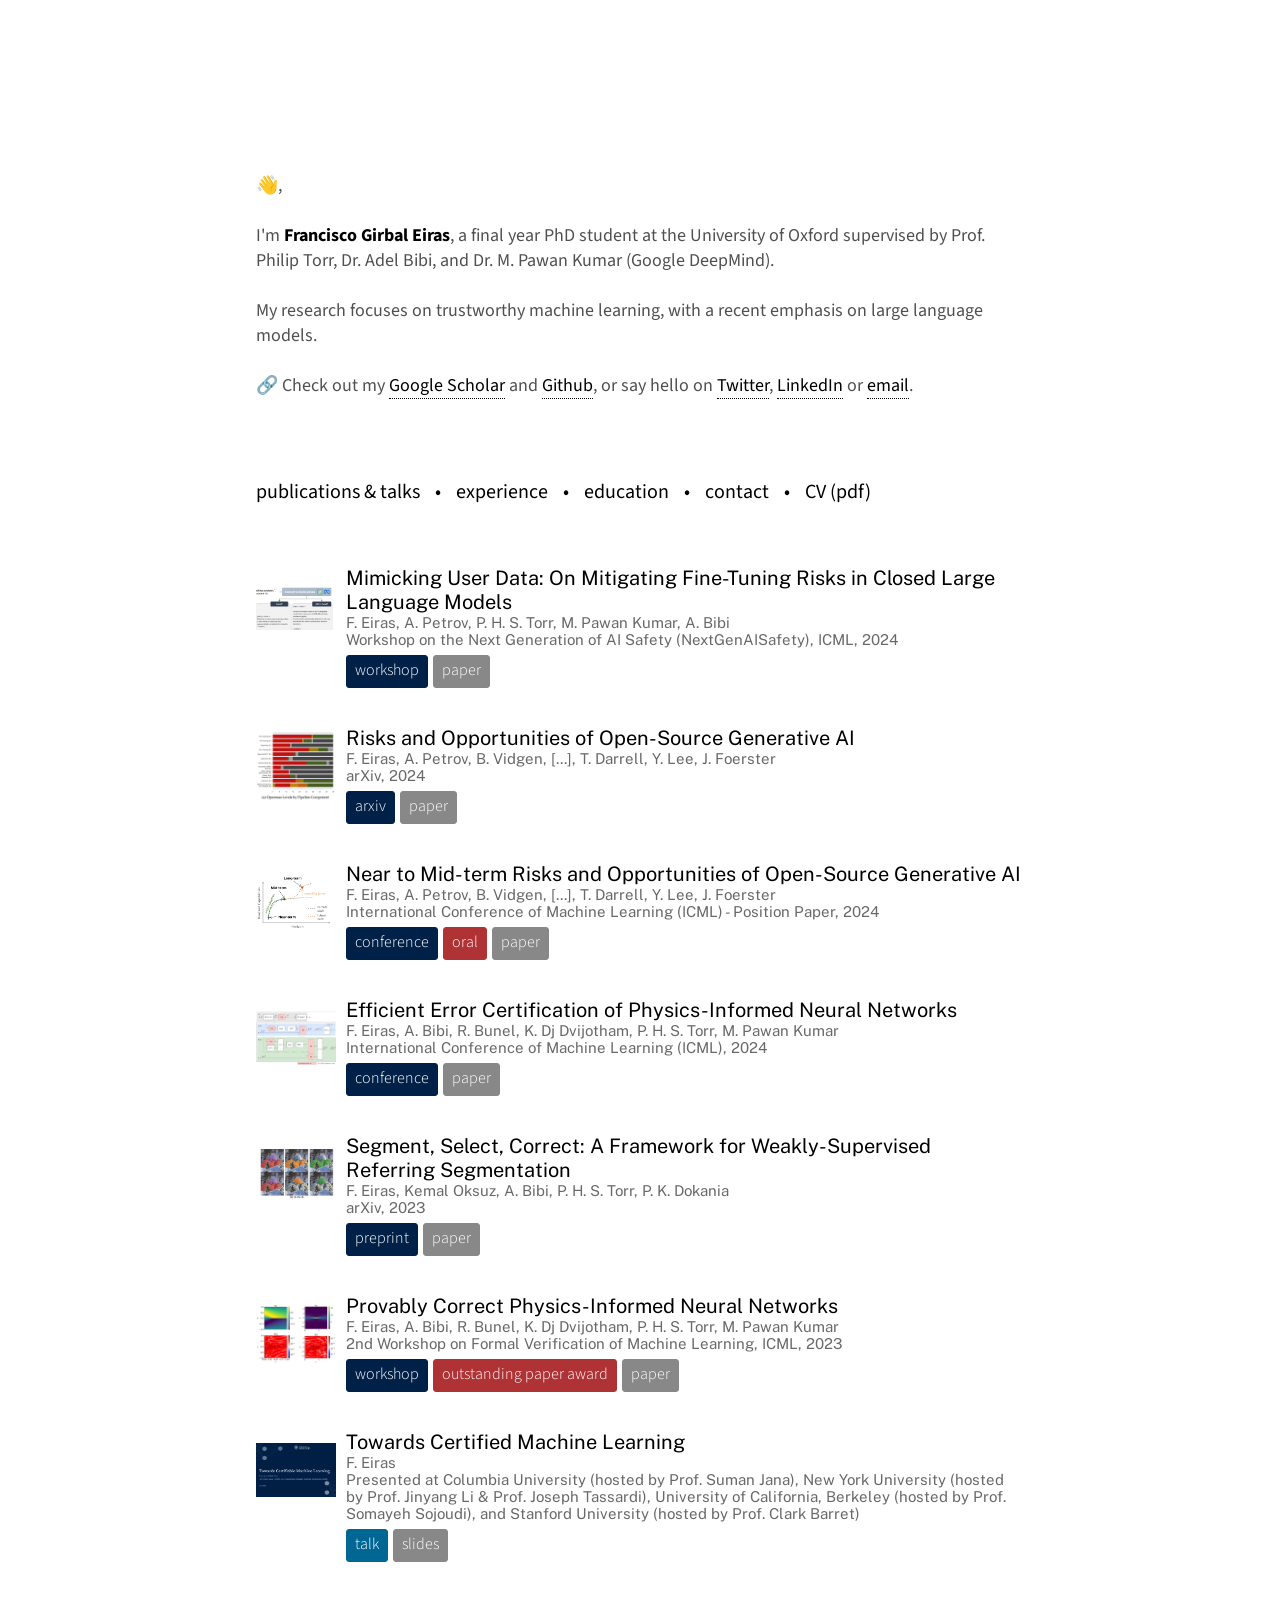
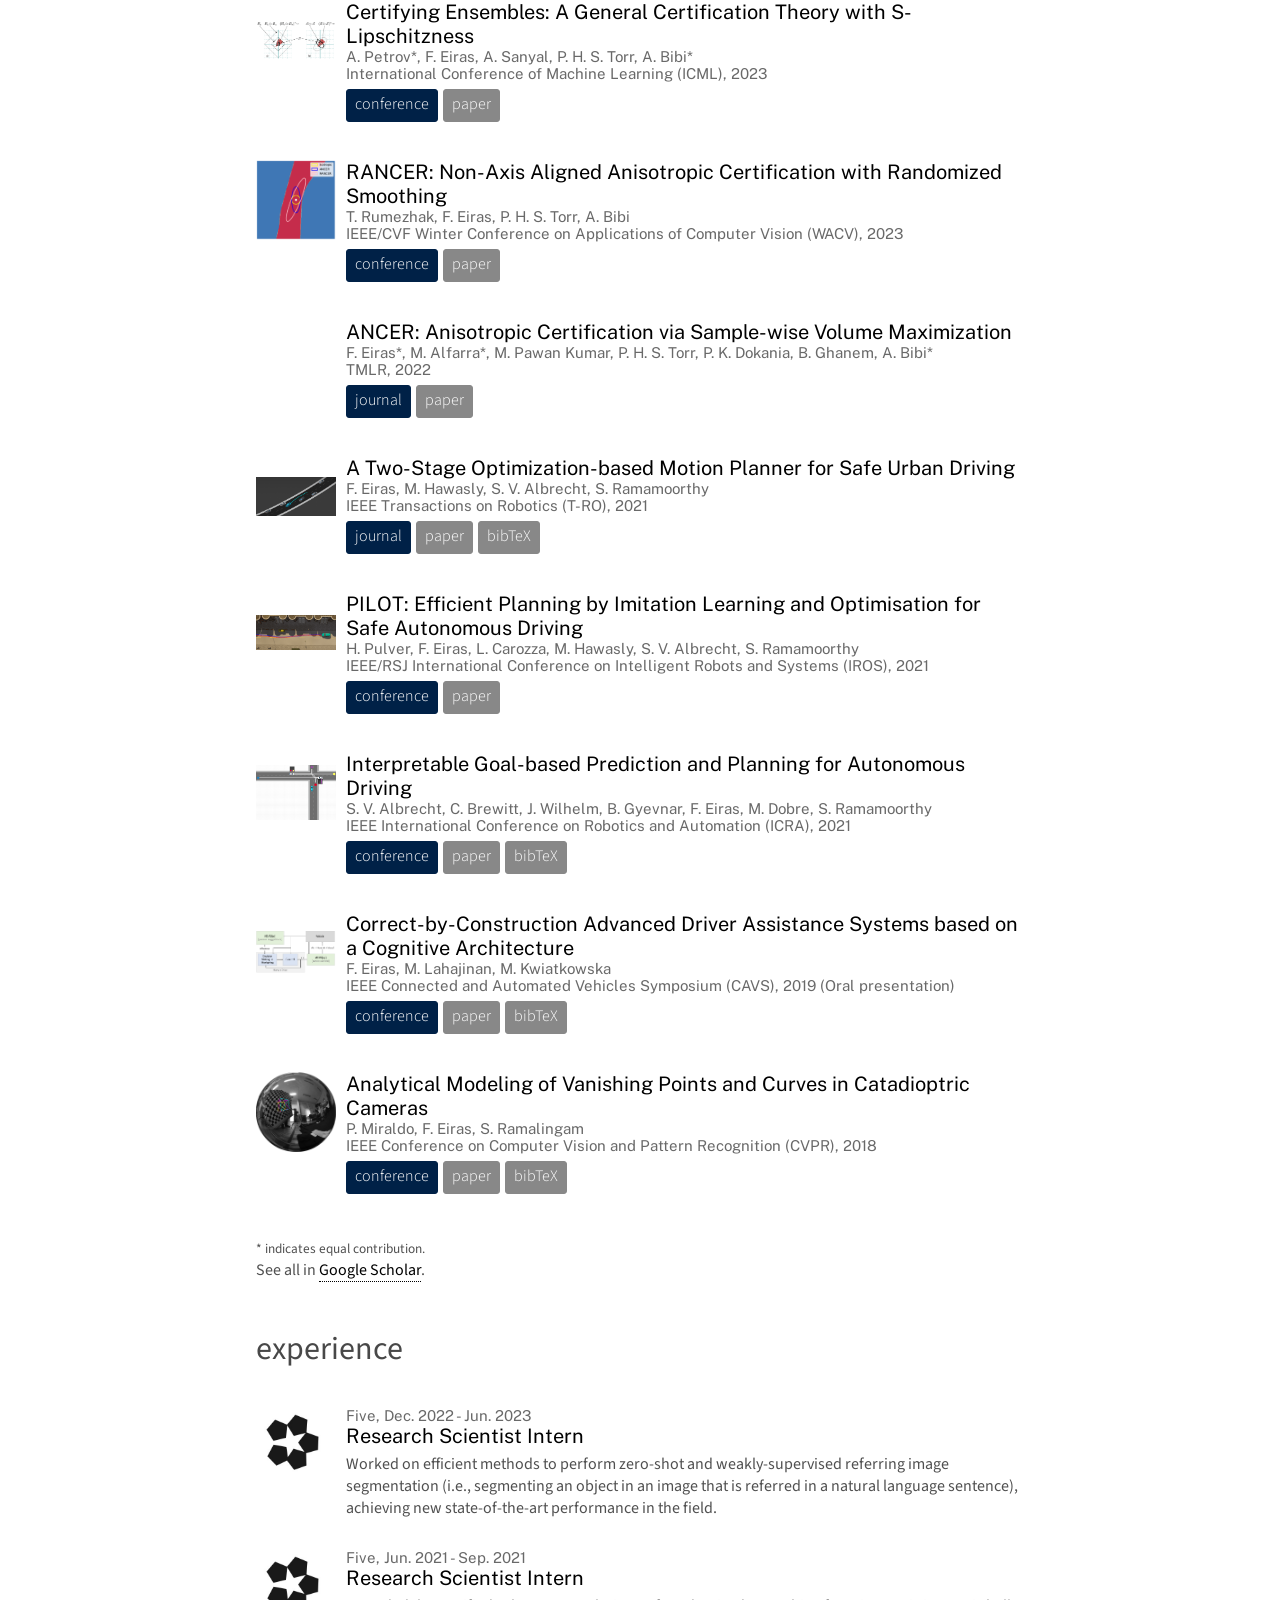
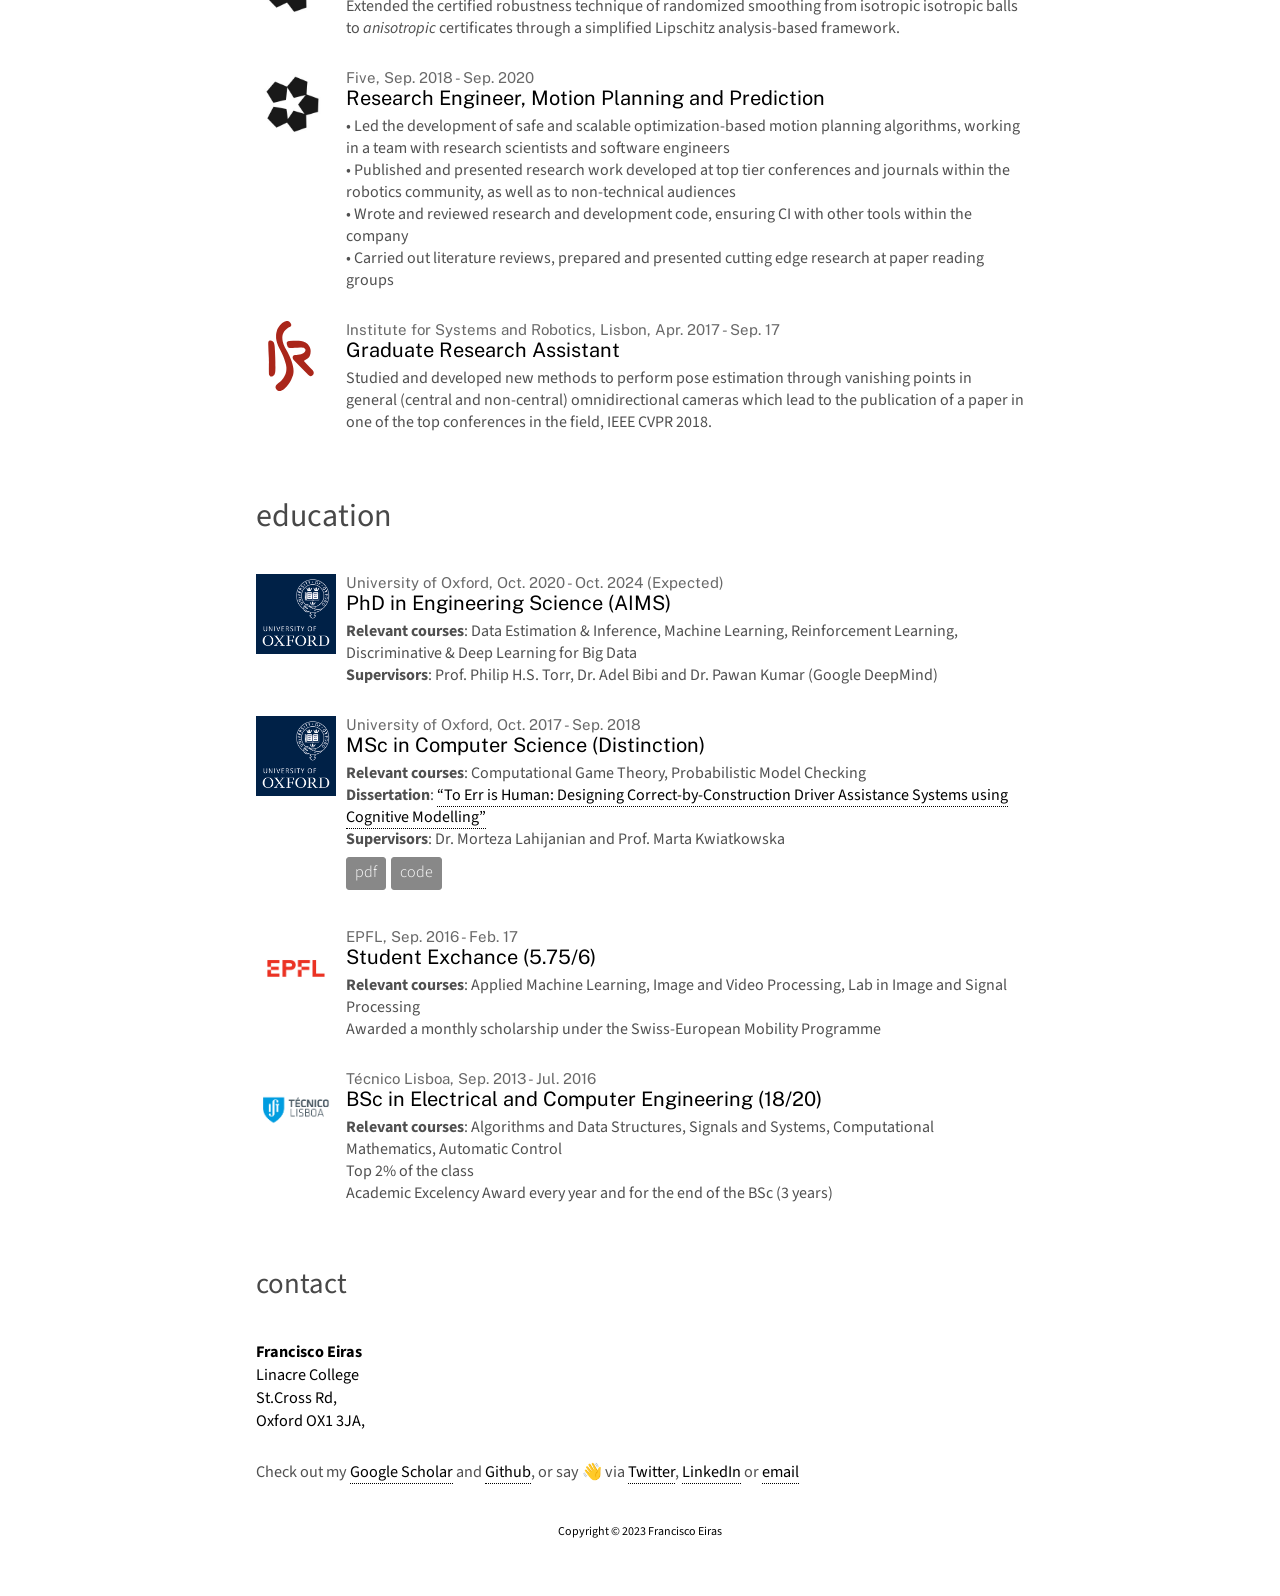
==== commit 3aaf78eb: "Update CV and add workshop paper" ====
--- a/index.html
+++ b/index.html
@@ -57,11 +57,11 @@
                     <div class="subsection-title">Mimicking User Data: On Mitigating Fine-Tuning Risks in Closed Large Language Models</div>
                     <div class="subsection-subtitle">
                         F. Eiras, A. Petrov, <a href="https://www.robots.ox.ac.uk/~phst/">P. H. S. Torr</a>, <a href="https://mpawankumar.info/">M. Pawan Kumar</a>, <a href="https://adelbibi.com">A. Bibi</a><br>
-                        <a>arXiv, 2024</a>
-                    </div>
-                    <div class="subsection-nav">
-                        <div class="subsection-description-btn">preprint</div>
-                        <!-- <a class="subsection-link" href="https://arxiv.org/abs/2405.08597">paper</a> -->
+                        <a>Workshop on the Next Generation of AI Safety (NextGenAISafety), ICML, 2024</a>
+                    </div>
+                    <div class="subsection-nav">
+                        <div class="subsection-description-btn">workshop</div>
+                        <a class="subsection-link" href="https://arxiv.org/abs/2406.10288">paper</a>
                     </div>
                 </div>
             </div>
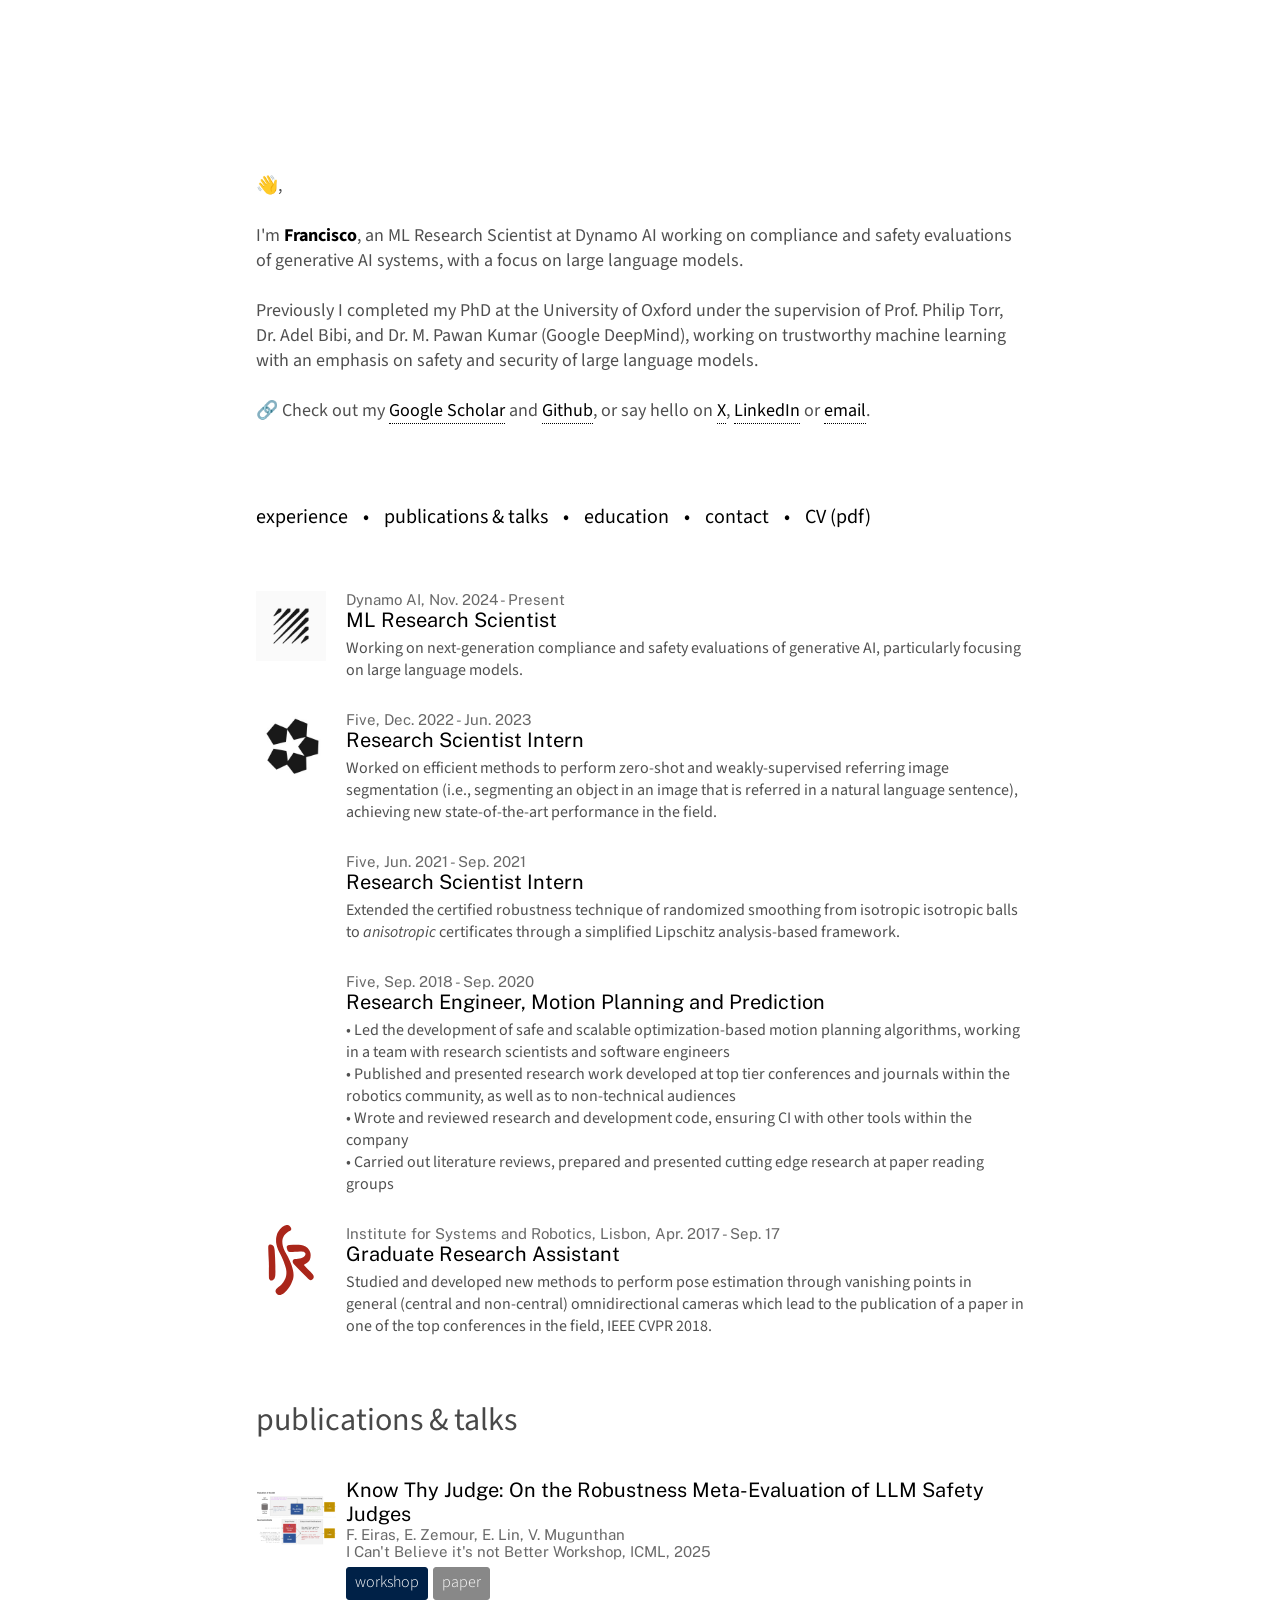
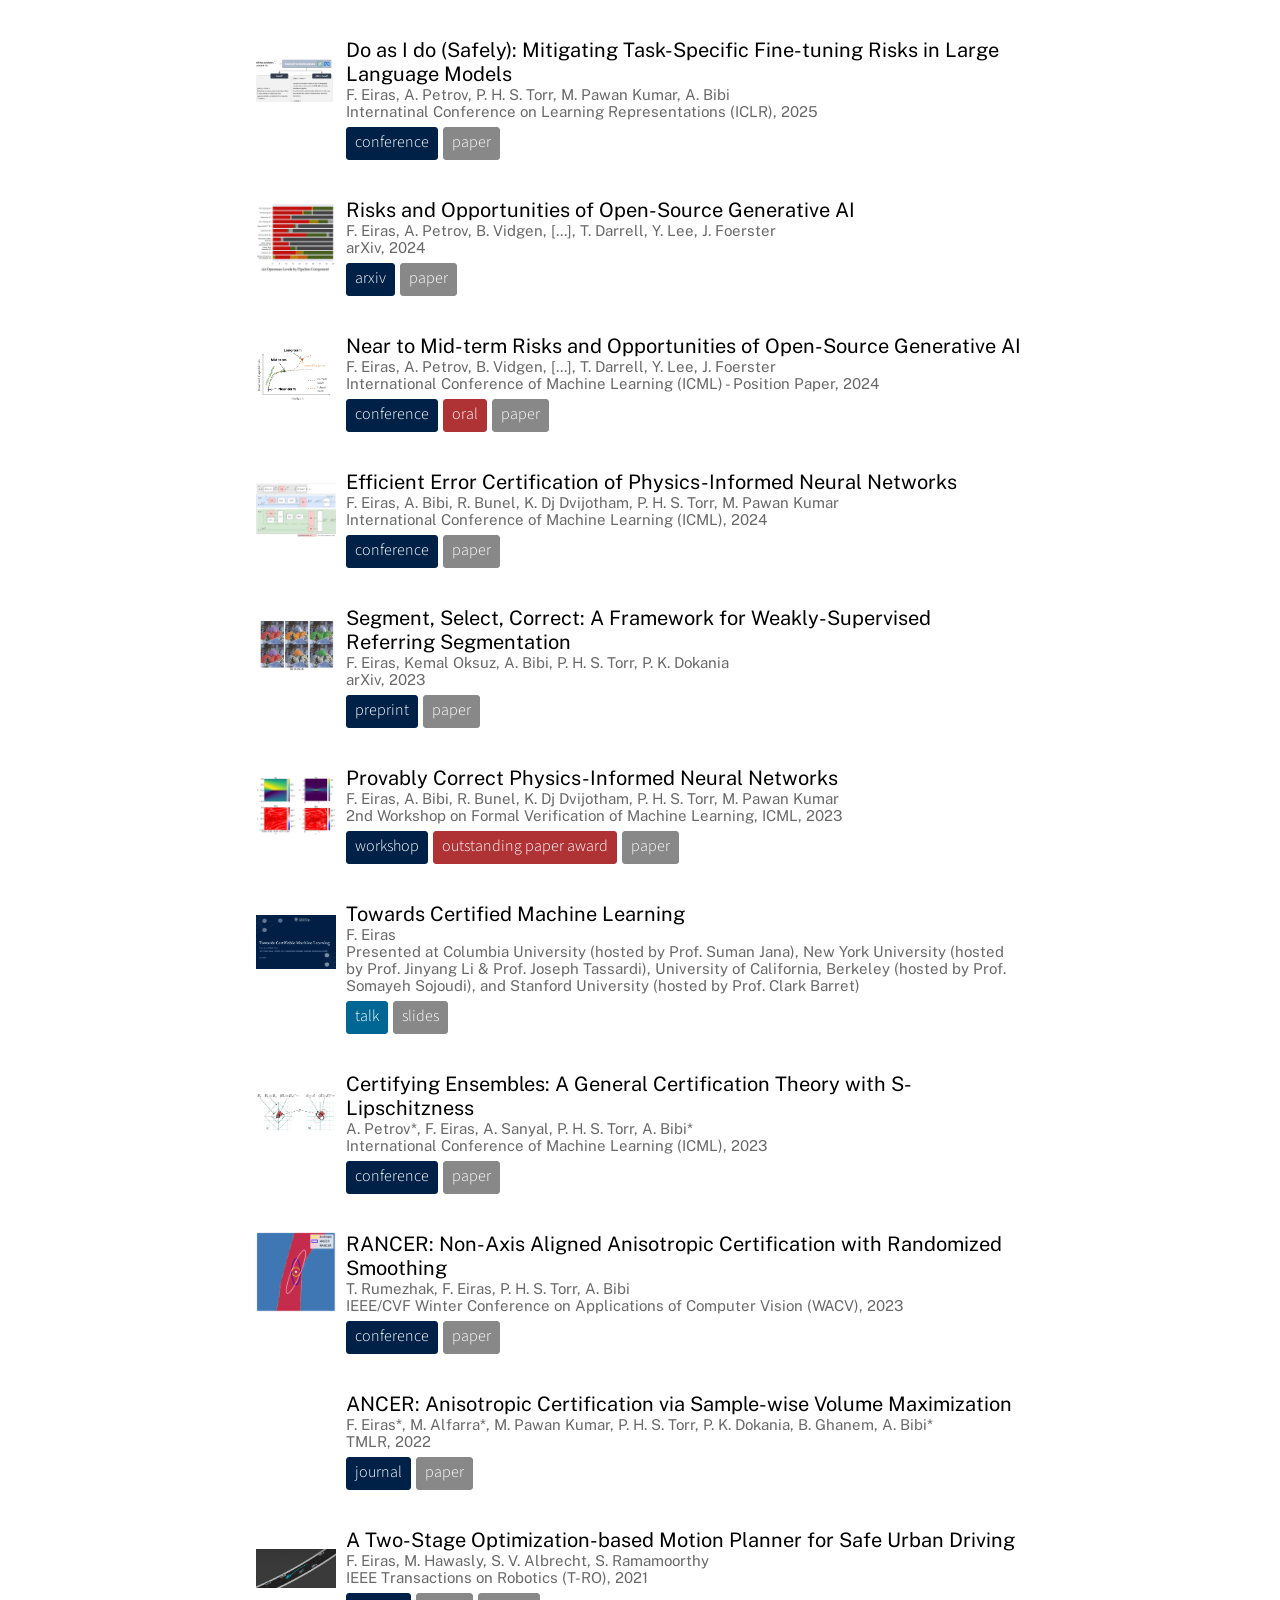
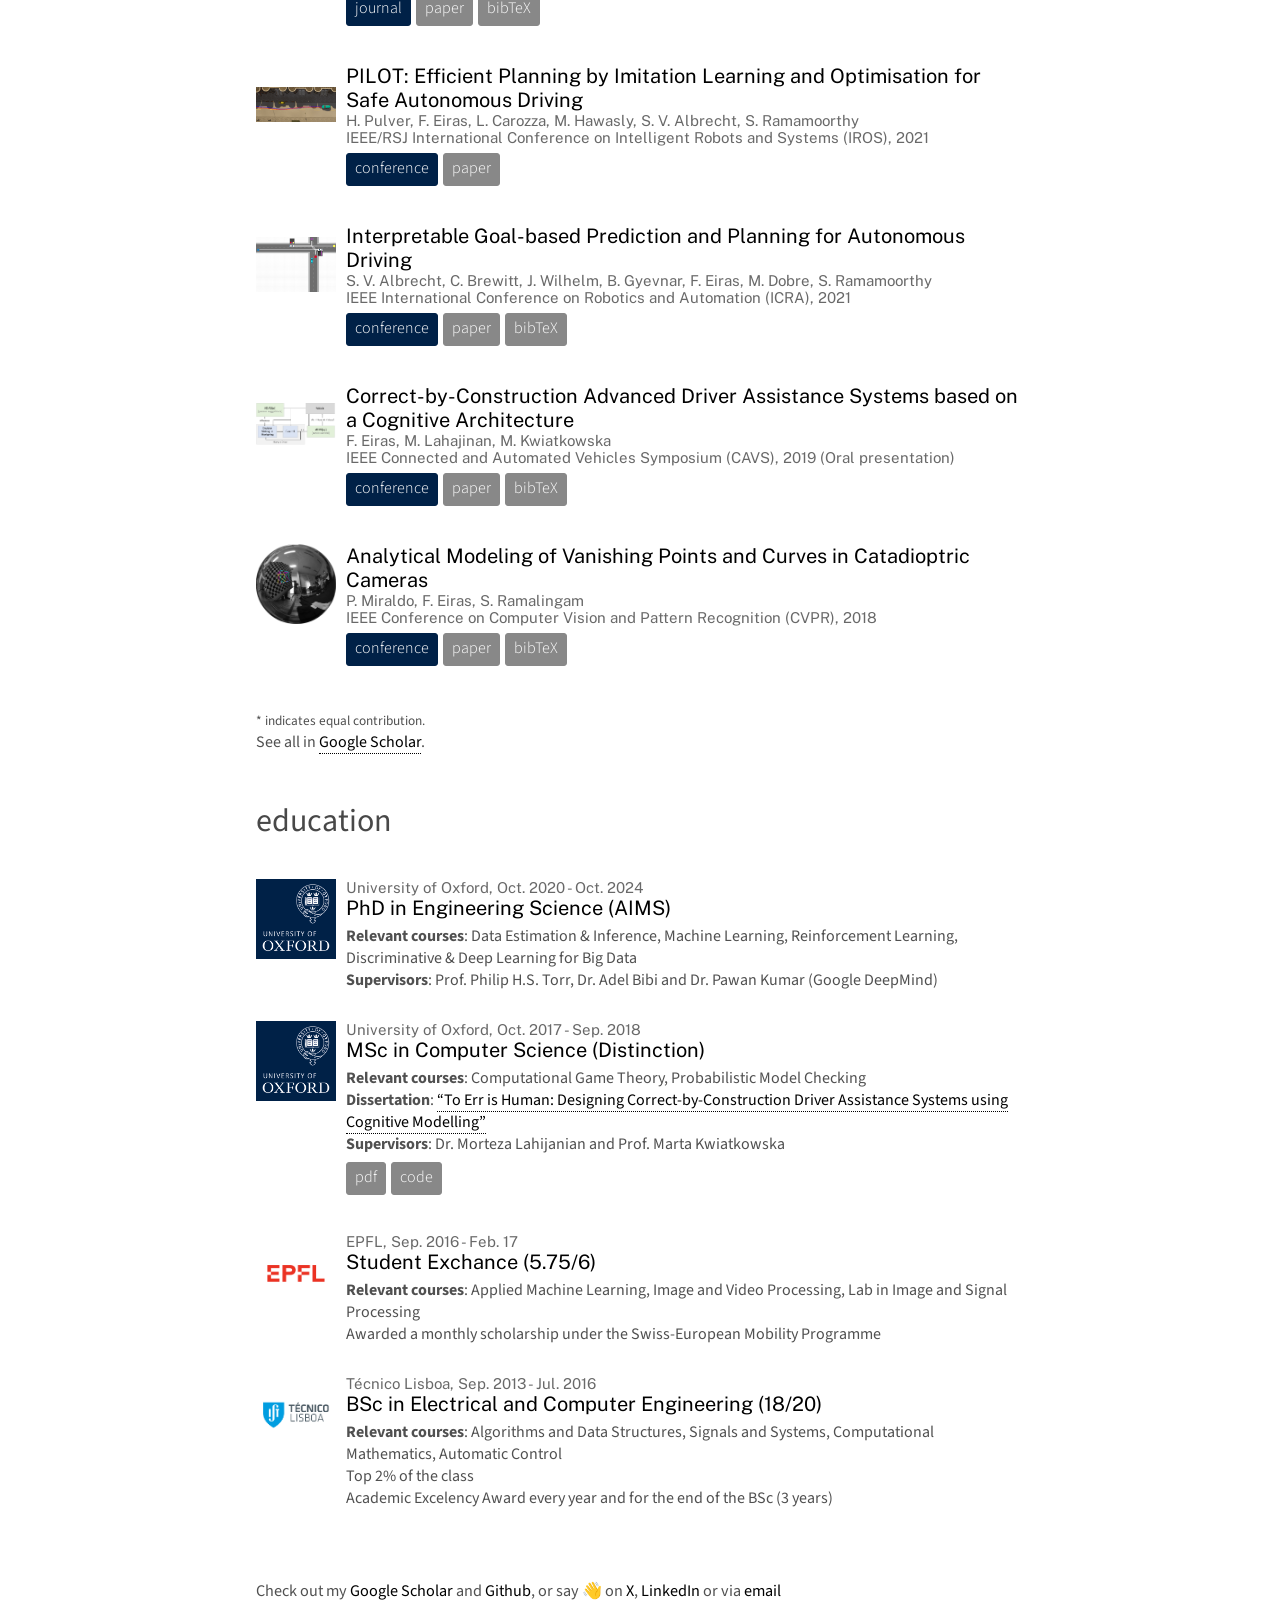
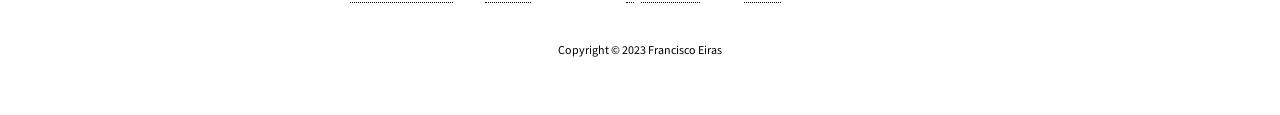
==== commit ecdc0d28: "Add modified files" ====
--- a/index.html
+++ b/index.html
@@ -22,15 +22,15 @@
 
         <div class="header-paragraph">
             👋,<br><br>
-            I'm <b>Francisco Girbal Eiras</b>, a final year PhD student at the University of Oxford supervised by Prof. Philip Torr, Dr. Adel Bibi, and Dr. M. Pawan Kumar (Google DeepMind). <br><br>
-            My research focuses on trustworthy machine learning, with a recent emphasis on large language models.<br><br>
-            🔗 Check out my <a href="https://scholar.google.com/citations?user=O_iJTgYAAAAJ&hl=en">Google Scholar</a> and <a href="https://github.com/fgirbal">Github</a>, or say hello on <a href="https://twitter.com/fgirbal">Twitter</a>, <a href="https://www.linkedin.com/in/franciscogirbaleiras/">LinkedIn</a> or <a href="mailto:removeifhuman-francisco.girbal@gmail.com">email</a>.
+            I'm <b>Francisco</b>, an ML Research Scientist at Dynamo AI working on compliance and safety evaluations of generative AI systems, with a focus on large language models.<br><br>
+            Previously I completed my PhD at the University of Oxford under the supervision of Prof. Philip Torr, Dr. Adel Bibi, and Dr. M. Pawan Kumar (Google DeepMind), working on trustworthy machine learning with an emphasis on safety and security of large language models.<br><br>
+            🔗 Check out my <a href="https://scholar.google.com/citations?user=O_iJTgYAAAAJ&hl=en">Google Scholar</a> and <a href="https://github.com/fgirbal">Github</a>, or say hello on <a href="https://twitter.com/fgirbal">X</a>, <a href="https://www.linkedin.com/in/franciscogirbaleiras/">LinkedIn</a> or <a href="mailto:removeifhuman-francisco.girbal@gmail.com">email</a>.
         </div>
     </div>
     <div id="nav">
+        <div class="nav-elem"><a target="_self" href="#experience">experience</a></div>
+        <div class="nav-elem">•</div>
         <div class="nav-elem"><a target="_self" href="#publications">publications & talks</a></div>
-        <div class="nav-elem">•</div>
-        <div class="nav-elem"><a target="_self" href="#experience">experience</a></div>
         <div class="nav-elem">•</div>
         <div class="nav-elem"><a target="_self" href="#education">education</a></div>
         <!-- <div class="nav-elem">•</div>
@@ -41,383 +41,23 @@
         <div class="nav-elem"><a href="docs/CV.pdf">CV (pdf)</a></div>
     </div>
 
-    <div class="content-section" id="publications">
-        <!-- <div class="section-title">publications & talks</div>
+    <div class="content-section" id="experience">
+        <!-- <div class="section-title">experience</div>
         <div class="section-divider"></div> -->
 
-        <!-- preprintS -->
-        <!-- <div class="section-subtitle">• preprint:</div> -->
-
         <div class="section-content">
             <div class="content-subsection">
                 <div class="subsection-left">
-                    <div class="subsection-image" style='background-image: url("img/2024_mimicking.png")'></div>
-                </div>
-                <div class="subsection-right">
-                    <div class="subsection-title">Mimicking User Data: On Mitigating Fine-Tuning Risks in Closed Large Language Models</div>
-                    <div class="subsection-subtitle">
-                        F. Eiras, A. Petrov, <a href="https://www.robots.ox.ac.uk/~phst/">P. H. S. Torr</a>, <a href="https://mpawankumar.info/">M. Pawan Kumar</a>, <a href="https://adelbibi.com">A. Bibi</a><br>
-                        <a>Workshop on the Next Generation of AI Safety (NextGenAISafety), ICML, 2024</a>
-                    </div>
-                    <div class="subsection-nav">
-                        <div class="subsection-description-btn">workshop</div>
-                        <a class="subsection-link" href="https://arxiv.org/abs/2406.10288">paper</a>
-                    </div>
-                </div>
-            </div>
-
-            <div class="content-subsection">
-                <div class="subsection-left">
-                    <div class="subsection-image" style='background-image: url("img/2024_risks_and_ops.png")'></div>
-                </div>
-                <div class="subsection-right">
-                    <div class="subsection-title">Risks and Opportunities of Open-Source Generative AI</div>
-                    <div class="subsection-subtitle">
-                        F. Eiras, A. Petrov, B. Vidgen, [...], T. Darrell, Y. Lee, J. Foerster<br>
-                        <a>arXiv, 2024</a>
-                    </div>
-                    <div class="subsection-nav">
-                        <div class="subsection-description-btn">arxiv</div>
-                        <a class="subsection-link" href="https://arxiv.org/abs/2405.08597">paper</a>
-                    </div>
-                </div>
-            </div>
-            
-            <div class="content-subsection">
-                <div class="subsection-left">
-                    <div class="subsection-image" style='background-image: url("img/2024_near_to_mid.png")'></div>
-                </div>
-                <div class="subsection-right">
-                    <div class="subsection-title">Near to Mid-term Risks and Opportunities of Open-Source Generative AI</div>
-                    <div class="subsection-subtitle">
-                        F. Eiras, A. Petrov, B. Vidgen, [...], T. Darrell, Y. Lee, J. Foerster<br>
-                        <a href="https://icml.cc/Conferences/2024">International Conference of Machine Learning (ICML) - Position Paper, 2024</a>
-                    </div>
-                    <div class="subsection-nav">
-                        <div class="subsection-description-btn">conference</div>
-                        <div class="subsection-description-btn" style="background-color: #AF3235; border-color: #AF3235;">oral</div>
-                        <a class="subsection-link" href="https://arxiv.org/abs/2404.17047">paper</a>
-                    </div>
-                </div>
-            </div>
-
-            <div class="content-subsection">
-                <div class="subsection-left">
-                    <div class="subsection-image" style='background-image: url("img/2024_pinns.png")'></div>
-                </div>
-                <div class="subsection-right">
-                    <div class="subsection-title">Efficient Error Certification of Physics-Informed Neural Networks</div>
-                    <div class="subsection-subtitle">
-                        F. Eiras, <a href="https://adelbibi.com">A. Bibi</a>, R. Bunel, K. Dj Dvijotham, <a href="https://www.robots.ox.ac.uk/~phst/">P. H. S. Torr</a>, <a href="https://mpawankumar.info/">M. Pawan Kumar</a><br>
-                        <a href="https://icml.cc/Conferences/2024">International Conference of Machine Learning (ICML), 2024</a>
-                    </div>
-                    <div class="subsection-nav">
-                        <div class="subsection-description-btn">conference</div>
-                        <a class="subsection-link" href="https://arxiv.org/abs/2305.10157">paper</a>
-                    </div>
-                </div>
-            </div>
-            
-            <div class="content-subsection">
-                <div class="subsection-left">
-                    <div class="subsection-image" style='background-image: url("img/2023_ssc.png")'></div>
-                </div>
-                <div class="subsection-right">
-                    <div class="subsection-title">Segment, Select, Correct: A Framework for Weakly-Supervised Referring Segmentation</div>
-                    <div class="subsection-subtitle">F. Eiras, Kemal Oksuz, <a href="https://adelbibi.com">A. Bibi</a>, <a href="https://www.robots.ox.ac.uk/~phst/">P. H. S. Torr</a>, <a href="https://puneetkdokania.github.io/">P. K. Dokania</a><br><a>arXiv, 2023</a></div>
-                    <div class="subsection-nav">
-                        <div class="subsection-description-btn">preprint</div>
-                        <a class="subsection-link" href="https://arxiv.org/abs/2310.13479">paper</a>
-                    </div>
-                </div>
-            </div>
-
-            <div class="content-subsection">
-                <div class="subsection-left">
-                    <div class="subsection-image" style='background-image: url("img/2023_pinns.png")'></div>
-                </div>
-                <div class="subsection-right">
-                    <div class="subsection-title">Provably Correct Physics-Informed Neural Networks</div>
-                    <div class="subsection-subtitle">
-                        F. Eiras, <a href="https://adelbibi.com">A. Bibi</a>, R. Bunel, K. Dj Dvijotham, <a href="https://www.robots.ox.ac.uk/~phst/">P. H. S. Torr</a>, <a href="https://mpawankumar.info/">M. Pawan Kumar</a><br>
-                        <a href="https://www.ml-verification.com/">2nd Workshop on Formal Verification of Machine Learning, ICML, 2023</a></a>
-                    </div>
-                    <div class="subsection-nav">
-                        <div class="subsection-description-btn">workshop</div>
-                        <div class="subsection-description-btn" style="background-color: #AF3235; border-color: #AF3235;">outstanding paper award</div>
-                        <a class="subsection-link" href="https://arxiv.org/abs/2305.10157">paper</a>
-                    </div>
-                </div>
-            </div>
-
-            <div class="content-subsection">
-                <div class="subsection-left">
-                    <div class="subsection-image" style='background-image: url("img/2023_certified_ml.png")'></div>
-                </div>
-                <div class="subsection-right">
-                    <div class="subsection-title">Towards Certified Machine Learning</div>
-                    <div class="subsection-subtitle">
-                        F. Eiras<br>
-                        Presented at Columbia University (hosted by Prof. Suman Jana), New York University (hosted by Prof. Jinyang Li & Prof. Joseph Tassardi), University of California, Berkeley (hosted by Prof. Somayeh Sojoudi), and Stanford University (hosted by Prof. Clark Barret)
-                    </div>
-                    <div class="subsection-nav">
-                        <div class="subsection-description-btn" style="background-color: #006795; border-color: #006795;">talk</div>
-                        <a class="subsection-link" href="docs/certified_ml_07_2023.pdf">slides</a>
-                    </div>
-                </div>
-            </div>
-
-            <div class="content-subsection">
-                <div class="subsection-left">
-                    <div class="subsection-image" style='background-image: url("img/2023_s_lipchitzness.png")'></div>
-                </div>
-                <div class="subsection-right">
-                    <div class="subsection-title">Certifying Ensembles: A General Certification Theory with S-Lipschitzness</div>
-                    <div class="subsection-subtitle">
-                        A. Petrov*, F. Eiras, A. Sanyal, <a href="https://www.robots.ox.ac.uk/~phst/">P. H. S. Torr</a>, <a href="https://adelbibi.com">A. Bibi</a>*<br>
-                        <a href="https://icml.cc/Conferences/2023">International Conference of Machine Learning (ICML), 2023</a>
-                    </div>
-                    <div class="subsection-nav">
-                        <div class="subsection-description-btn">conference</div>
-                        <a class="subsection-link" href="https://arxiv.org/abs/2304.13019">paper</a>
-                    </div>
-                </div>
-            </div>
-
-            <!-- <div class="content-subsection">
-                <div class="subsection-left">
-                    <div class="subsection-image" style='background-image: url("img/2023_faithful_kd.png")'></div>
-                </div>
-                <div class="subsection-right">
-                    <div class="subsection-title">Faithful Knowledge Distillation</div>
-                    <div class="subsection-subtitle">
-                        T. Lamb, R. Bunel, K. Dj Dvijotham, <a href="https://www.robots.ox.ac.uk/~phst/">P. H. S. Torr</a>, <a href="https://mpawankumar.info/">M. Pawan Kumar</a>, F. Eiras<br>
-                        <a>arXiv, 2023</a>
-                    </div>
-                    <div class="subsection-nav">
-                        <div class="subsection-description-btn">preprint</div>
-                        <a class="subsection-link" href="https://arxiv.org/abs/2306.04431">paper</a>
-                    </div>
-                </div>
-            </div> -->
-
-            <div class="content-subsection">
-                <div class="subsection-left">
-                    <div class="subsection-image" style='background-image: url("img/2023_rancer.png")'></div>
-                </div>
-                <div class="subsection-right">
-                    <div class="subsection-title">RANCER: Non-Axis Aligned Anisotropic Certification with Randomized Smoothing</div>
-                    <div class="subsection-subtitle">
-                        T. Rumezhak, F. Eiras, <a href="https://www.robots.ox.ac.uk/~phst/">P. H. S. Torr</a>, <a href="https://adelbibi.com">A. Bibi</a><br>
-                        <a href="https://wacv2023.thecvf.com/">IEEE/CVF Winter Conference on Applications of Computer Vision (WACV), 2023</a>
-                    </div>
-                    <div class="subsection-nav">
-                        <div class="subsection-description-btn">conference</div>
-                        <a class="subsection-link" href="https://openaccess.thecvf.com/content/WACV2023/papers/Rumezhak_RANCER_Non-Axis_Aligned_Anisotropic_Certification_With_Randomized_Smoothing_WACV_2023_paper.pdf">paper</a>
-                    </div>
-                </div>
-            </div>
-        <!-- </div> -->
-
-        <!-- JOURNALS -->
-        <!-- <div class="section-subtitle">• Journal:</div> -->
-        <!-- <div class="section-content"> -->
-            <div class="content-subsection">
-                <div class="subsection-left">
-                    <div class="subsection-image" style='background-image: url("img/2021_ancer.gif")'></div>
-                </div>
-                <div class="subsection-right">
-                    <div class="subsection-title">ANCER: Anisotropic Certification via Sample-wise Volume Maximization</div>
-                    <div class="subsection-subtitle">F. Eiras*, <a href="https://cemse.kaust.edu.sa/ece/people/person/motasem-alfarra">M. Alfarra</a>*, <a href="https://mpawankumar.info/">M. Pawan Kumar</a>, <a href="https://www.robots.ox.ac.uk/~phst/">P. H. S. Torr</a>, <a href="https://puneetkdokania.github.io/">P. K. Dokania</a>, <a href="http://www.bernardghanem.com/">B. Ghanem</a>, <a href="https://adelbibi.com">A. Bibi</a>*<br><a href="https://www.jmlr.org/tmlr/index.html">TMLR, 2022</a></div>
-                    <div class="subsection-nav">
-                        <div class="subsection-description-btn">journal</div>
-                        <a class="subsection-link" href="https://arxiv.org/abs/2107.04570">paper</a>
-                    </div>
-                </div>
-            </div>
-            <div class="content-subsection">
-                <div class="subsection-left">
-                    <div class="subsection-image" style='background-image: url("img/two_stage.png")'></div>
-                </div>
-                <div class="subsection-right">
-                    <div class="subsection-title">A Two-Stage Optimization-based Motion Planner for Safe Urban Driving</div>
-                    <div class="subsection-subtitle">F. Eiras, M. Hawasly, <a href="https://agents.inf.ed.ac.uk/stefano-albrecht/">S. V. Albrecht</a>, <a href="http://homepages.inf.ed.ac.uk/sramamoo/">S. Ramamoorthy</a><br><a href="https://www.ieee-ras.org/publications/t-ro">IEEE Transactions on Robotics (T-RO), 2021</a></div>
-                    <div class="subsection-nav">
-                        <div class="subsection-description-btn">journal</div>
-                        <a class="subsection-link" href="https://arxiv.org/abs/2002.02215">paper</a>
-                        <a class="subsection-link" href="docs/eiras2021twostage.bib">bibTeX</a>
-                    </div>
-                </div>
-            </div>
-        <!-- </div> -->
-
-        <!-- CONFERENCES -->
-        <!-- <div class="section-subtitle">• Conference:</div> -->
-        <!-- <div class="section-content"> -->
-
-            <div class="content-subsection">
-                <div class="subsection-left">
-                    <div class="subsection-image" style='background-image: url("img/2020_pilot.png")'></div>
-                </div>
-                <div class="subsection-right">
-                    <div class="subsection-title">PILOT: Efficient Planning by Imitation Learning and Optimisation for Safe Autonomous Driving</div>
-                    <div class="subsection-subtitle">H. Pulver, F. Eiras, L. Carozza, M. Hawasly, <a href="https://agents.inf.ed.ac.uk/stefano-albrecht/">S. V. Albrecht</a>, <a href="http://homepages.inf.ed.ac.uk/sramamoo/">S. Ramamoorthy</a><br><a href="https://www.iros2021.org/">IEEE/RSJ International Conference on Intelligent Robots and Systems (IROS), 2021</a></div>
-                    <div class="subsection-nav">
-                        <div class="subsection-description-btn">conference</div>
-                        <a class="subsection-link" href="https://arxiv.org/abs/2011.00509">paper</a>
-                    </div>
-                </div>
-            </div>
-
-            <!-- <div class="content-subsection">
-                <div class="subsection-left">
-                    <div class="subsection-image" style='background-image: url("img/2021_occluded.png")'></div>
-                </div>
-                <div class="subsection-right">
-                    <div class="subsection-title">Interpretable Goal Recognition in the Presence of Occluded Factors for Autonomous Vehicles</div>
-                    <div class="subsection-subtitle">
-                        <a href="https://homepages.inf.ed.ac.uk/jhanna2/">J. P. Hannah</a>, A. Rahman, E. Fosong, F. Eiras, M. Dobre, J. Redford, <a href="http://homepages.inf.ed.ac.uk/sramamoo/">S. Ramamoorthy</a> <a href="https://agents.inf.ed.ac.uk/stefano-albrecht/">S. V. Albrecht</a>
-                        <br>
-                        <a href="https://www.iros2021.org/">IEEE/RSJ International Conference on Intelligent Robots and Systems (IROS), 2021</a></div>
-                    <div class="subsection-nav">
-                        <div class="subsection-description-btn">conference</div>
-                        <a class="subsection-link" href="https://arxiv.org/abs/2108.02530">paper</a>
-                    </div>
-                </div>
-            </div> -->
-
-            <div class="content-subsection">
-                <div class="subsection-left">
-                    <div class="subsection-image" style='background-image: url("img/mcts_gr.png")'></div>
-                </div>
-                <div class="subsection-right">
-                    <div class="subsection-title">Interpretable Goal-based Prediction and Planning for Autonomous Driving</div>
-                    <div class="subsection-subtitle"><a href="https://agents.inf.ed.ac.uk/stefano-albrecht/">S. V. Albrecht</a>, C. Brewitt, J. Wilhelm, B. Gyevnar, F. Eiras, M. Dobre, <a href="http://homepages.inf.ed.ac.uk/sramamoo/">S. Ramamoorthy</a><br><a href="http://www.icra2021.org/">IEEE International Conference on Robotics and Automation (ICRA), 2021</a></div>
-                    <div class="subsection-nav">
-                        <div class="subsection-description-btn">conference</div>
-                        <a class="subsection-link" href="https://arxiv.org/abs/2002.02277">paper</a>
-                        <a class="subsection-link" href="docs/albrecht2021interpretable.bib">bibTeX</a>
-                    </div>
-                </div>
-            </div>
-
-            <!-- <div class="content-subsection">
-                <div class="subsection-left">
-                    <div class="subsection-image" style='background-image: url("img/parot.png")'></div>
-                </div>
-                <div class="subsection-right">
-                    <div class="subsection-title">PaRoT: A Practical Framework for Robust Deep Neural Network Training</div>
-                    <div class="subsection-subtitle">E. Ayers, F. Eiras, M. Hawasly, I. Whiteside <br><a href="https://ti.arc.nasa.gov/events/nfm-2020/">12th NASA Formal Methods Symposium (NFM), 2020</a></div>
-                    <div class="subsection-nav">
-                        <div class="subsection-description-btn">conference</div>
-                        <a class="subsection-link" href="https://arxiv.org/abs/2001.02152">paper</a>
-                        <a class="subsection-link" href="docs/ayers2020parot.bib">bibTeX</a>
-                    </div>
-                </div>
-            </div> -->
-
-            <div class="content-subsection">
-                <div class="subsection-left">
-                    <div class="subsection-image" style='background-image: url("img/cbc_adas.png")'></div>
-                </div>
-                <div class="subsection-right">
-                    <div class="subsection-title">Correct-by-Construction Advanced Driver Assistance Systems based on a Cognitive Architecture</div>
-                    <div class="subsection-subtitle">F. Eiras, <a href='http://mortezalahijanian.com/index.html'>M. Lahajinan</a>, <a href="http://www.cs.ox.ac.uk/marta.kwiatkowska/">M. Kwiatkowska</a> <br><a href='http://ieee-cavs.edu.umh.es/'>IEEE Connected and Automated Vehicles Symposium (CAVS), 2019</a> (Oral presentation)</div>
-                    <div class="subsection-nav">
-                        <div class="subsection-description-btn">conference</div>
-                        <a class="subsection-link" href="https://arxiv.org/abs/1907.09603">paper</a>
-                        <a class="subsection-link" href="docs/eiras2019correct.bib">bibTeX</a>
-                    </div>
-                </div>
-            </div>
-
-            <div class="content-subsection">
-                <div class="subsection-left">
-                    <div class="subsection-image" style='background-image: url("img/cube.png")'></div>
-                </div>
-                <div class="subsection-right">
-                    <div class="subsection-title">Analytical Modeling of Vanishing Points and Curves in Catadioptric Cameras</div>
-                    <div class="subsection-subtitle"><a href='https://people.kth.se/~miraldo/'>P. Miraldo</a>, F. Eiras, <a href='https://www.cs.utah.edu/~srikumar/'>S. Ramalingam</a> <br><a href='http://cvpr2018.thecvf.com/'>IEEE Conference on Computer Vision and Pattern Recognition (CVPR), 2018</a></div>
-                    <div class="subsection-nav">
-                        <div class="subsection-description-btn">conference</div>
-                        <a class="subsection-link" href="https://arxiv.org/abs/1804.09460">paper</a>
-                        <a class="subsection-link" href="docs/miraldo2018analytical.bib">bibTeX</a>
-                    </div>
-                </div>
-            </div>
-        <!-- </div> -->
-
-        <!-- WORKSHOPS -->
-        <!-- <div class="section-subtitle">• Workshop:</div> -->
-        <!-- <div class="section-content"> -->
-            <!-- <div class="content-subsection">
-                <div class="subsection-left">
-                    <div class="subsection-image" style='background-image: url("img/robust_autonomy_2020.png")'></div>
-                </div>
-                <div class="subsection-right">
-                    <div class="subsection-title">
-                        An Optimization-based Motion Planner for Safe Autonomous Driving
-                    </div>
-                    <div class="subsection-subtitle">
-                        F. Eiras, M. Hawasly, <a href="https://agents.inf.ed.ac.uk/stefano-albrecht/">S. V. Albrecht</a>, <a href="http://homepages.inf.ed.ac.uk/sramamoo/">S. Ramamoorthy</a><br><a href='https://sites.google.com/view/rss2020robustautonomy/home'>RSS 2020: Workshop on Safe Autonomy</a>
-                    </div>
-                    <div class="subsection-nav">
-                        <div class="subsection-description-btn">workshop</div>
-                        <a class="subsection-link" href="https://openreview.net/pdf?id=s4nJ5EZy_N1">pdf</a>
-                    </div>
-                </div>
-            </div>
-            <div class="content-subsection">
-                <div class="subsection-left">
-                    <div class="subsection-image" style='background-image: url("img/ida_workshop.png")'></div>
-                </div>
-                <div class="subsection-right">
-                    <div class="subsection-title">Autonomous Driving with Interpretable Goal Recognition and Monte Carlo Tree Search</div>
-                    <div class="subsection-subtitle">C. Brewitt, <a href="https://agents.inf.ed.ac.uk/stefano-albrecht/">S. V. Albrecht</a>, J. Wilhelm, B. Gyevnar, F. Eiras, M. Dobre, <a href="http://homepages.inf.ed.ac.uk/sramamoo/">S. Ramamoorthy</a> <br><a href='https://sites.google.com/view/ida2020'>RSS 2020: Workshop on Interaction and Decision-Making in Autonomous-Driving</a></div>
-                    <div class="subsection-nav">
-                        <div class="subsection-description-btn">workshop</div>
-                        <a class="subsection-link" href="https://drive.google.com/file/d/1dIWMbcAN35v8mCCcccWDbbBo7pSbKGuW/view?usp=sharing">pdf</a>
-                    </div>
-                </div>
-            </div>
-            <div class="content-subsection">
-                <div class="subsection-left">
-                    <div class="subsection-image" style='background-image: url("img/diff_plots.png")'></div>
-                </div>
-                <div class="subsection-right">
-                    <div class="subsection-title">Towards Provably Correct Driver Assistance Systems through Stochastic Cognitive Modeling</div>
-                    <div class="subsection-subtitle">F. Eiras, <a href='http://mortezalahijanian.com/index.html'>M. Lahajinan</a> <br><a href='https://sites.google.com/view/rss19safe/home'>RSS 2019: Workshop on Safe Autonomy</a></div>
-                    <div class="subsection-nav">
-                        <div class="subsection-description-btn">workshop</div>
-                        <a class="subsection-link" href="https://openreview.net/pdf?id=H1luEtWjTE">pdf</a>
-                    </div>
-                </div>
-            </div> -->
-        </div>
-
-        <div class="subsection-description" style="padding-bottom: 15px">
-            <small>* indicates equal contribution.</small><br>
-            See all in <a href="https://scholar.google.com/citations?user=O_iJTgYAAAAJ&hl=en">Google Scholar</a>.
-        </div>
-    </div>
-
-    <div class="content-section" id="experience">
-        <div class="section-title">experience</div>
-        <div class="section-divider"></div>
-
-        <div class="section-content">
-            <!-- <div class="content-subsection">
-                <div class="subsection-left">
-                    <div class="subsection-image image-padded" style='background-image: url("img/lighthome.png")'></div>
-                </div>
-                <div class="subsection-right">
-                    <div class="subsection-subtitle"><a href='https://www.lighthome.io'>LightHome</a>, Feb. 2022 - Present</div>
-                    <div class="subsection-title">Co-Founder and CEO</div>
+                    <div class="subsection-image image-padded" id="dynamo-logo"></div>
+                </div>
+                <div class="subsection-right">
+                    <div class="subsection-subtitle"><a href='http://dynamo.ai'>Dynamo AI</a>, Nov. 2024 - Present</div>
+                    <div class="subsection-title">ML Research Scientist</div>
                     <div class="subsection-description">
-                        LightHome uses AI to allow users to search for more features than any other property marketplace. By reducing the time users take to find a desirable home up to their standards, it simultaneously enables agents to let their properties more quickly.
-                    </div>
-                </div>
-            </div> -->
+                    Working on next-generation compliance and safety evaluations of generative AI, particularly focusing on large language models. 
+                    </div>
+                </div>
+            </div>
             <div class="content-subsection">
                 <div class="subsection-left">
                     <div class="subsection-image image-padded" id="five-logo"></div>
@@ -432,7 +72,7 @@
             </div>
             <div class="content-subsection">
                 <div class="subsection-left">
-                    <div class="subsection-image image-padded" id="five-logo"></div>
+                    <div class="subsection-image image-padded"></div>
                 </div>
                 <div class="subsection-right">
                     <div class="subsection-subtitle"><a href='http://five.ai'>Five</a>, Jun. 2021 - Sep. 2021</div>
@@ -456,7 +96,7 @@
             </div> -->
             <div class="content-subsection">
                 <div class="subsection-left">
-                    <div class="subsection-image image-padded" id="five-logo"></div>
+                    <div class="subsection-image image-padded"></div>
                 </div>
                 <div class="subsection-right">
                     <div class="subsection-subtitle"><a href='http://five.ai'>Five</a>, Sep. 2018 - Sep. 2020</div>
@@ -492,6 +132,385 @@
         </div>
     </div>
 
+    <div class="content-section" id="publications">
+        <div class="section-title">publications & talks</div>
+        <div class="section-divider"></div>
+
+        <!-- preprintS -->
+        <!-- <div class="section-subtitle">• preprint:</div> -->
+
+        <div class="section-content">
+            <div class="content-subsection">
+                <div class="subsection-left">
+                    <div class="subsection-image" style='background-image: url("img/2025_know.png")'></div>
+                </div>
+                <div class="subsection-right">
+                    <div class="subsection-title">Know Thy Judge: On the Robustness Meta-Evaluation of LLM Safety Judges</div>
+                    <div class="subsection-subtitle">
+                        F. Eiras, E. Zemour, E. Lin, V. Mugunthan<br>
+                        <a href="https://sites.google.com/view/icbinb-2025">I Can't Believe it's not Better Workshop, ICML, 2025</a>
+                    </div>
+                    <div class="subsection-nav">
+                        <div class="subsection-description-btn">workshop</div>
+                        <a class="subsection-link" href="https://www.arxiv.org/abs/2503.04474">paper</a>
+                    </div>
+                </div>
+            </div>
+
+            <div class="content-subsection">
+                <div class="subsection-left">
+                    <div class="subsection-image" style='background-image: url("img/2024_mimicking.png")'></div>
+                </div>
+                <div class="subsection-right">
+                    <div class="subsection-title">Do as I do (Safely): Mitigating Task-Specific Fine-tuning Risks in Large Language Models</div>
+                    <div class="subsection-subtitle">
+                        F. Eiras, A. Petrov, <a href="https://www.robots.ox.ac.uk/~phst/">P. H. S. Torr</a>, <a href="https://mpawankumar.info/">M. Pawan Kumar</a>, <a href="https://adelbibi.com">A. Bibi</a><br>
+                        <a href="https://iclr.cc/Conferences/2025">Internatinal Conference on Learning Representations (ICLR), 2025</a>
+                    </div>
+                    <div class="subsection-nav">
+                        <div class="subsection-description-btn">conference</div>
+                        <a class="subsection-link" href="https://arxiv.org/abs/2406.10288">paper</a>
+                    </div>
+                </div>
+            </div>
+
+            <div class="content-subsection">
+                <div class="subsection-left">
+                    <div class="subsection-image" style='background-image: url("img/2024_risks_and_ops.png")'></div>
+                </div>
+                <div class="subsection-right">
+                    <div class="subsection-title">Risks and Opportunities of Open-Source Generative AI</div>
+                    <div class="subsection-subtitle">
+                        F. Eiras, A. Petrov, B. Vidgen, [...], T. Darrell, Y. Lee, J. Foerster<br>
+                        <a>arXiv, 2024</a>
+                    </div>
+                    <div class="subsection-nav">
+                        <div class="subsection-description-btn">arxiv</div>
+                        <a class="subsection-link" href="https://arxiv.org/abs/2405.08597">paper</a>
+                    </div>
+                </div>
+            </div>
+            
+            <div class="content-subsection">
+                <div class="subsection-left">
+                    <div class="subsection-image" style='background-image: url("img/2024_near_to_mid.png")'></div>
+                </div>
+                <div class="subsection-right">
+                    <div class="subsection-title">Near to Mid-term Risks and Opportunities of Open-Source Generative AI</div>
+                    <div class="subsection-subtitle">
+                        F. Eiras, A. Petrov, B. Vidgen, [...], T. Darrell, Y. Lee, J. Foerster<br>
+                        <a href="https://icml.cc/Conferences/2024">International Conference of Machine Learning (ICML) - Position Paper, 2024</a>
+                    </div>
+                    <div class="subsection-nav">
+                        <div class="subsection-description-btn">conference</div>
+                        <div class="subsection-description-btn" style="background-color: #AF3235; border-color: #AF3235;">oral</div>
+                        <a class="subsection-link" href="https://arxiv.org/abs/2404.17047">paper</a>
+                    </div>
+                </div>
+            </div>
+
+            <div class="content-subsection">
+                <div class="subsection-left">
+                    <div class="subsection-image" style='background-image: url("img/2024_pinns.png")'></div>
+                </div>
+                <div class="subsection-right">
+                    <div class="subsection-title">Efficient Error Certification of Physics-Informed Neural Networks</div>
+                    <div class="subsection-subtitle">
+                        F. Eiras, <a href="https://adelbibi.com">A. Bibi</a>, R. Bunel, K. Dj Dvijotham, <a href="https://www.robots.ox.ac.uk/~phst/">P. H. S. Torr</a>, <a href="https://mpawankumar.info/">M. Pawan Kumar</a><br>
+                        <a href="https://icml.cc/Conferences/2024">International Conference of Machine Learning (ICML), 2024</a>
+                    </div>
+                    <div class="subsection-nav">
+                        <div class="subsection-description-btn">conference</div>
+                        <a class="subsection-link" href="https://arxiv.org/abs/2305.10157">paper</a>
+                    </div>
+                </div>
+            </div>
+            
+            <div class="content-subsection">
+                <div class="subsection-left">
+                    <div class="subsection-image" style='background-image: url("img/2023_ssc.png")'></div>
+                </div>
+                <div class="subsection-right">
+                    <div class="subsection-title">Segment, Select, Correct: A Framework for Weakly-Supervised Referring Segmentation</div>
+                    <div class="subsection-subtitle">F. Eiras, Kemal Oksuz, <a href="https://adelbibi.com">A. Bibi</a>, <a href="https://www.robots.ox.ac.uk/~phst/">P. H. S. Torr</a>, <a href="https://puneetkdokania.github.io/">P. K. Dokania</a><br><a>arXiv, 2023</a></div>
+                    <div class="subsection-nav">
+                        <div class="subsection-description-btn">preprint</div>
+                        <a class="subsection-link" href="https://arxiv.org/abs/2310.13479">paper</a>
+                    </div>
+                </div>
+            </div>
+
+            <div class="content-subsection">
+                <div class="subsection-left">
+                    <div class="subsection-image" style='background-image: url("img/2023_pinns.png")'></div>
+                </div>
+                <div class="subsection-right">
+                    <div class="subsection-title">Provably Correct Physics-Informed Neural Networks</div>
+                    <div class="subsection-subtitle">
+                        F. Eiras, <a href="https://adelbibi.com">A. Bibi</a>, R. Bunel, K. Dj Dvijotham, <a href="https://www.robots.ox.ac.uk/~phst/">P. H. S. Torr</a>, <a href="https://mpawankumar.info/">M. Pawan Kumar</a><br>
+                        <a href="https://www.ml-verification.com/">2nd Workshop on Formal Verification of Machine Learning, ICML, 2023</a></a>
+                    </div>
+                    <div class="subsection-nav">
+                        <div class="subsection-description-btn">workshop</div>
+                        <div class="subsection-description-btn" style="background-color: #AF3235; border-color: #AF3235;">outstanding paper award</div>
+                        <a class="subsection-link" href="https://arxiv.org/abs/2305.10157">paper</a>
+                    </div>
+                </div>
+            </div>
+
+            <div class="content-subsection">
+                <div class="subsection-left">
+                    <div class="subsection-image" style='background-image: url("img/2023_certified_ml.png")'></div>
+                </div>
+                <div class="subsection-right">
+                    <div class="subsection-title">Towards Certified Machine Learning</div>
+                    <div class="subsection-subtitle">
+                        F. Eiras<br>
+                        Presented at Columbia University (hosted by Prof. Suman Jana), New York University (hosted by Prof. Jinyang Li & Prof. Joseph Tassardi), University of California, Berkeley (hosted by Prof. Somayeh Sojoudi), and Stanford University (hosted by Prof. Clark Barret)
+                    </div>
+                    <div class="subsection-nav">
+                        <div class="subsection-description-btn" style="background-color: #006795; border-color: #006795;">talk</div>
+                        <a class="subsection-link" href="docs/certified_ml_07_2023.pdf">slides</a>
+                    </div>
+                </div>
+            </div>
+
+            <div class="content-subsection">
+                <div class="subsection-left">
+                    <div class="subsection-image" style='background-image: url("img/2023_s_lipchitzness.png")'></div>
+                </div>
+                <div class="subsection-right">
+                    <div class="subsection-title">Certifying Ensembles: A General Certification Theory with S-Lipschitzness</div>
+                    <div class="subsection-subtitle">
+                        A. Petrov*, F. Eiras, A. Sanyal, <a href="https://www.robots.ox.ac.uk/~phst/">P. H. S. Torr</a>, <a href="https://adelbibi.com">A. Bibi</a>*<br>
+                        <a href="https://icml.cc/Conferences/2023">International Conference of Machine Learning (ICML), 2023</a>
+                    </div>
+                    <div class="subsection-nav">
+                        <div class="subsection-description-btn">conference</div>
+                        <a class="subsection-link" href="https://arxiv.org/abs/2304.13019">paper</a>
+                    </div>
+                </div>
+            </div>
+
+            <!-- <div class="content-subsection">
+                <div class="subsection-left">
+                    <div class="subsection-image" style='background-image: url("img/2023_faithful_kd.png")'></div>
+                </div>
+                <div class="subsection-right">
+                    <div class="subsection-title">Faithful Knowledge Distillation</div>
+                    <div class="subsection-subtitle">
+                        T. Lamb, R. Bunel, K. Dj Dvijotham, <a href="https://www.robots.ox.ac.uk/~phst/">P. H. S. Torr</a>, <a href="https://mpawankumar.info/">M. Pawan Kumar</a>, F. Eiras<br>
+                        <a>arXiv, 2023</a>
+                    </div>
+                    <div class="subsection-nav">
+                        <div class="subsection-description-btn">preprint</div>
+                        <a class="subsection-link" href="https://arxiv.org/abs/2306.04431">paper</a>
+                    </div>
+                </div>
+            </div> -->
+
+            <div class="content-subsection">
+                <div class="subsection-left">
+                    <div class="subsection-image" style='background-image: url("img/2023_rancer.png")'></div>
+                </div>
+                <div class="subsection-right">
+                    <div class="subsection-title">RANCER: Non-Axis Aligned Anisotropic Certification with Randomized Smoothing</div>
+                    <div class="subsection-subtitle">
+                        T. Rumezhak, F. Eiras, <a href="https://www.robots.ox.ac.uk/~phst/">P. H. S. Torr</a>, <a href="https://adelbibi.com">A. Bibi</a><br>
+                        <a href="https://wacv2023.thecvf.com/">IEEE/CVF Winter Conference on Applications of Computer Vision (WACV), 2023</a>
+                    </div>
+                    <div class="subsection-nav">
+                        <div class="subsection-description-btn">conference</div>
+                        <a class="subsection-link" href="https://openaccess.thecvf.com/content/WACV2023/papers/Rumezhak_RANCER_Non-Axis_Aligned_Anisotropic_Certification_With_Randomized_Smoothing_WACV_2023_paper.pdf">paper</a>
+                    </div>
+                </div>
+            </div>
+        <!-- </div> -->
+
+        <!-- JOURNALS -->
+        <!-- <div class="section-subtitle">• Journal:</div> -->
+        <!-- <div class="section-content"> -->
+            <div class="content-subsection">
+                <div class="subsection-left">
+                    <div class="subsection-image" style='background-image: url("img/2021_ancer.gif")'></div>
+                </div>
+                <div class="subsection-right">
+                    <div class="subsection-title">ANCER: Anisotropic Certification via Sample-wise Volume Maximization</div>
+                    <div class="subsection-subtitle">F. Eiras*, <a href="https://cemse.kaust.edu.sa/ece/people/person/motasem-alfarra">M. Alfarra</a>*, <a href="https://mpawankumar.info/">M. Pawan Kumar</a>, <a href="https://www.robots.ox.ac.uk/~phst/">P. H. S. Torr</a>, <a href="https://puneetkdokania.github.io/">P. K. Dokania</a>, <a href="http://www.bernardghanem.com/">B. Ghanem</a>, <a href="https://adelbibi.com">A. Bibi</a>*<br><a href="https://www.jmlr.org/tmlr/index.html">TMLR, 2022</a></div>
+                    <div class="subsection-nav">
+                        <div class="subsection-description-btn">journal</div>
+                        <a class="subsection-link" href="https://arxiv.org/abs/2107.04570">paper</a>
+                    </div>
+                </div>
+            </div>
+            <div class="content-subsection">
+                <div class="subsection-left">
+                    <div class="subsection-image" style='background-image: url("img/two_stage.png")'></div>
+                </div>
+                <div class="subsection-right">
+                    <div class="subsection-title">A Two-Stage Optimization-based Motion Planner for Safe Urban Driving</div>
+                    <div class="subsection-subtitle">F. Eiras, M. Hawasly, <a href="https://agents.inf.ed.ac.uk/stefano-albrecht/">S. V. Albrecht</a>, <a href="http://homepages.inf.ed.ac.uk/sramamoo/">S. Ramamoorthy</a><br><a href="https://www.ieee-ras.org/publications/t-ro">IEEE Transactions on Robotics (T-RO), 2021</a></div>
+                    <div class="subsection-nav">
+                        <div class="subsection-description-btn">journal</div>
+                        <a class="subsection-link" href="https://arxiv.org/abs/2002.02215">paper</a>
+                        <a class="subsection-link" href="docs/eiras2021twostage.bib">bibTeX</a>
+                    </div>
+                </div>
+            </div>
+        <!-- </div> -->
+
+        <!-- CONFERENCES -->
+        <!-- <div class="section-subtitle">• Conference:</div> -->
+        <!-- <div class="section-content"> -->
+
+            <div class="content-subsection">
+                <div class="subsection-left">
+                    <div class="subsection-image" style='background-image: url("img/2020_pilot.png")'></div>
+                </div>
+                <div class="subsection-right">
+                    <div class="subsection-title">PILOT: Efficient Planning by Imitation Learning and Optimisation for Safe Autonomous Driving</div>
+                    <div class="subsection-subtitle">H. Pulver, F. Eiras, L. Carozza, M. Hawasly, <a href="https://agents.inf.ed.ac.uk/stefano-albrecht/">S. V. Albrecht</a>, <a href="http://homepages.inf.ed.ac.uk/sramamoo/">S. Ramamoorthy</a><br><a href="https://www.iros2021.org/">IEEE/RSJ International Conference on Intelligent Robots and Systems (IROS), 2021</a></div>
+                    <div class="subsection-nav">
+                        <div class="subsection-description-btn">conference</div>
+                        <a class="subsection-link" href="https://arxiv.org/abs/2011.00509">paper</a>
+                    </div>
+                </div>
+            </div>
+
+            <!-- <div class="content-subsection">
+                <div class="subsection-left">
+                    <div class="subsection-image" style='background-image: url("img/2021_occluded.png")'></div>
+                </div>
+                <div class="subsection-right">
+                    <div class="subsection-title">Interpretable Goal Recognition in the Presence of Occluded Factors for Autonomous Vehicles</div>
+                    <div class="subsection-subtitle">
+                        <a href="https://homepages.inf.ed.ac.uk/jhanna2/">J. P. Hannah</a>, A. Rahman, E. Fosong, F. Eiras, M. Dobre, J. Redford, <a href="http://homepages.inf.ed.ac.uk/sramamoo/">S. Ramamoorthy</a> <a href="https://agents.inf.ed.ac.uk/stefano-albrecht/">S. V. Albrecht</a>
+                        <br>
+                        <a href="https://www.iros2021.org/">IEEE/RSJ International Conference on Intelligent Robots and Systems (IROS), 2021</a></div>
+                    <div class="subsection-nav">
+                        <div class="subsection-description-btn">conference</div>
+                        <a class="subsection-link" href="https://arxiv.org/abs/2108.02530">paper</a>
+                    </div>
+                </div>
+            </div> -->
+
+            <div class="content-subsection">
+                <div class="subsection-left">
+                    <div class="subsection-image" style='background-image: url("img/mcts_gr.png")'></div>
+                </div>
+                <div class="subsection-right">
+                    <div class="subsection-title">Interpretable Goal-based Prediction and Planning for Autonomous Driving</div>
+                    <div class="subsection-subtitle"><a href="https://agents.inf.ed.ac.uk/stefano-albrecht/">S. V. Albrecht</a>, C. Brewitt, J. Wilhelm, B. Gyevnar, F. Eiras, M. Dobre, <a href="http://homepages.inf.ed.ac.uk/sramamoo/">S. Ramamoorthy</a><br><a href="http://www.icra2021.org/">IEEE International Conference on Robotics and Automation (ICRA), 2021</a></div>
+                    <div class="subsection-nav">
+                        <div class="subsection-description-btn">conference</div>
+                        <a class="subsection-link" href="https://arxiv.org/abs/2002.02277">paper</a>
+                        <a class="subsection-link" href="docs/albrecht2021interpretable.bib">bibTeX</a>
+                    </div>
+                </div>
+            </div>
+
+            <!-- <div class="content-subsection">
+                <div class="subsection-left">
+                    <div class="subsection-image" style='background-image: url("img/parot.png")'></div>
+                </div>
+                <div class="subsection-right">
+                    <div class="subsection-title">PaRoT: A Practical Framework for Robust Deep Neural Network Training</div>
+                    <div class="subsection-subtitle">E. Ayers, F. Eiras, M. Hawasly, I. Whiteside <br><a href="https://ti.arc.nasa.gov/events/nfm-2020/">12th NASA Formal Methods Symposium (NFM), 2020</a></div>
+                    <div class="subsection-nav">
+                        <div class="subsection-description-btn">conference</div>
+                        <a class="subsection-link" href="https://arxiv.org/abs/2001.02152">paper</a>
+                        <a class="subsection-link" href="docs/ayers2020parot.bib">bibTeX</a>
+                    </div>
+                </div>
+            </div> -->
+
+            <div class="content-subsection">
+                <div class="subsection-left">
+                    <div class="subsection-image" style='background-image: url("img/cbc_adas.png")'></div>
+                </div>
+                <div class="subsection-right">
+                    <div class="subsection-title">Correct-by-Construction Advanced Driver Assistance Systems based on a Cognitive Architecture</div>
+                    <div class="subsection-subtitle">F. Eiras, <a href='http://mortezalahijanian.com/index.html'>M. Lahajinan</a>, <a href="http://www.cs.ox.ac.uk/marta.kwiatkowska/">M. Kwiatkowska</a> <br><a href='http://ieee-cavs.edu.umh.es/'>IEEE Connected and Automated Vehicles Symposium (CAVS), 2019</a> (Oral presentation)</div>
+                    <div class="subsection-nav">
+                        <div class="subsection-description-btn">conference</div>
+                        <a class="subsection-link" href="https://arxiv.org/abs/1907.09603">paper</a>
+                        <a class="subsection-link" href="docs/eiras2019correct.bib">bibTeX</a>
+                    </div>
+                </div>
+            </div>
+
+            <div class="content-subsection">
+                <div class="subsection-left">
+                    <div class="subsection-image" style='background-image: url("img/cube.png")'></div>
+                </div>
+                <div class="subsection-right">
+                    <div class="subsection-title">Analytical Modeling of Vanishing Points and Curves in Catadioptric Cameras</div>
+                    <div class="subsection-subtitle"><a href='https://people.kth.se/~miraldo/'>P. Miraldo</a>, F. Eiras, <a href='https://www.cs.utah.edu/~srikumar/'>S. Ramalingam</a> <br><a href='http://cvpr2018.thecvf.com/'>IEEE Conference on Computer Vision and Pattern Recognition (CVPR), 2018</a></div>
+                    <div class="subsection-nav">
+                        <div class="subsection-description-btn">conference</div>
+                        <a class="subsection-link" href="https://arxiv.org/abs/1804.09460">paper</a>
+                        <a class="subsection-link" href="docs/miraldo2018analytical.bib">bibTeX</a>
+                    </div>
+                </div>
+            </div>
+        <!-- </div> -->
+
+        <!-- WORKSHOPS -->
+        <!-- <div class="section-subtitle">• Workshop:</div> -->
+        <!-- <div class="section-content"> -->
+            <!-- <div class="content-subsection">
+                <div class="subsection-left">
+                    <div class="subsection-image" style='background-image: url("img/robust_autonomy_2020.png")'></div>
+                </div>
+                <div class="subsection-right">
+                    <div class="subsection-title">
+                        An Optimization-based Motion Planner for Safe Autonomous Driving
+                    </div>
+                    <div class="subsection-subtitle">
+                        F. Eiras, M. Hawasly, <a href="https://agents.inf.ed.ac.uk/stefano-albrecht/">S. V. Albrecht</a>, <a href="http://homepages.inf.ed.ac.uk/sramamoo/">S. Ramamoorthy</a><br><a href='https://sites.google.com/view/rss2020robustautonomy/home'>RSS 2020: Workshop on Safe Autonomy</a>
+                    </div>
+                    <div class="subsection-nav">
+                        <div class="subsection-description-btn">workshop</div>
+                        <a class="subsection-link" href="https://openreview.net/pdf?id=s4nJ5EZy_N1">pdf</a>
+                    </div>
+                </div>
+            </div>
+            <div class="content-subsection">
+                <div class="subsection-left">
+                    <div class="subsection-image" style='background-image: url("img/ida_workshop.png")'></div>
+                </div>
+                <div class="subsection-right">
+                    <div class="subsection-title">Autonomous Driving with Interpretable Goal Recognition and Monte Carlo Tree Search</div>
+                    <div class="subsection-subtitle">C. Brewitt, <a href="https://agents.inf.ed.ac.uk/stefano-albrecht/">S. V. Albrecht</a>, J. Wilhelm, B. Gyevnar, F. Eiras, M. Dobre, <a href="http://homepages.inf.ed.ac.uk/sramamoo/">S. Ramamoorthy</a> <br><a href='https://sites.google.com/view/ida2020'>RSS 2020: Workshop on Interaction and Decision-Making in Autonomous-Driving</a></div>
+                    <div class="subsection-nav">
+                        <div class="subsection-description-btn">workshop</div>
+                        <a class="subsection-link" href="https://drive.google.com/file/d/1dIWMbcAN35v8mCCcccWDbbBo7pSbKGuW/view?usp=sharing">pdf</a>
+                    </div>
+                </div>
+            </div>
+            <div class="content-subsection">
+                <div class="subsection-left">
+                    <div class="subsection-image" style='background-image: url("img/diff_plots.png")'></div>
+                </div>
+                <div class="subsection-right">
+                    <div class="subsection-title">Towards Provably Correct Driver Assistance Systems through Stochastic Cognitive Modeling</div>
+                    <div class="subsection-subtitle">F. Eiras, <a href='http://mortezalahijanian.com/index.html'>M. Lahajinan</a> <br><a href='https://sites.google.com/view/rss19safe/home'>RSS 2019: Workshop on Safe Autonomy</a></div>
+                    <div class="subsection-nav">
+                        <div class="subsection-description-btn">workshop</div>
+                        <a class="subsection-link" href="https://openreview.net/pdf?id=H1luEtWjTE">pdf</a>
+                    </div>
+                </div>
+            </div> -->
+        </div>
+
+        <div class="subsection-description" style="padding-bottom: 15px">
+            <small>* indicates equal contribution.</small><br>
+            See all in <a href="https://scholar.google.com/citations?user=O_iJTgYAAAAJ&hl=en">Google Scholar</a>.
+        </div>
+    </div>
+
+    
+
     <div class="content-section" id="education">
         <div class="section-title">education</div>
         <div class="section-divider"></div>
@@ -501,7 +520,7 @@
                     <div class="subsection-image" style='background-image: url("img/oxford.png")'></div>
                 </div>
                 <div class="subsection-right">
-                    <div class="subsection-subtitle"><a href='http://ox.ac.uk'>University of Oxford</a>, Oct. 2020 - Oct. 2024 (Expected)</div>
+                    <div class="subsection-subtitle"><a href='http://ox.ac.uk'>University of Oxford</a>, Oct. 2020 - Oct. 2024</div>
                     <div class="subsection-title">PhD in Engineering Science (AIMS)</div>
                     <div class="subsection-description"><b>Relevant courses</b>: Data Estimation & Inference, Machine Learning, Reinforcement Learning, Discriminative & Deep Learning for Big Data<br>
                     <b>Supervisors</b>: Prof. Philip H.S. Torr, Dr. Adel Bibi and Dr. Pawan Kumar (Google DeepMind)</div>
@@ -546,16 +565,9 @@
     </div>
 
     <div class="content-section" id="contact">
-        <div class="section-title">contact</div>
         <div class="section-divider"></div>
-        <div class="section-content" id="contact">
-            <strong>Francisco Eiras</strong><br>
-            Linacre College<br>
-            St.Cross Rd,<br>
-            Oxford OX1 3JA,<br><br>
-        </div>
         <div class="subsection-description" style="font-size: 90%">
-            Check out my <a href="https://scholar.google.com/citations?user=O_iJTgYAAAAJ&hl=en">Google Scholar</a> and <a href="https://github.com/fgirbal">Github</a>, or say 👋 via <a href="https://twitter.com/fgirbal">Twitter</a>, <a href="https://www.linkedin.com/in/franciscogirbaleiras/">LinkedIn</a> or <a href="mailto:removeifhuman-francisco.girbal@gmail.com">email</a>
+            Check out my <a href="https://scholar.google.com/citations?user=O_iJTgYAAAAJ&hl=en">Google Scholar</a> and <a href="https://github.com/fgirbal">Github</a>, or say 👋 on <a href="https://twitter.com/fgirbal">X</a>, <a href="https://www.linkedin.com/in/franciscogirbaleiras/">LinkedIn</a> or via <a href="mailto:removeifhuman-francisco.girbal@gmail.com">email</a>
         </div>
     </div>
 
--- a/style.css
+++ b/style.css
@@ -33,6 +33,10 @@
     background-color: var(--main-bg-color)
 }
 
+#dynamo-logo {
+    background-image: url("img/dynamoai_logo_light.jpeg");
+}
+
 #five-logo {
     background-image: url("img/five_logo.jpeg");
 }
@@ -405,6 +409,10 @@
         --smaller-ssection-description-color: #DCDCDC;
     }
 
+    #dynamo-logo {
+        background-image: url("img/dynamoai_logo_dark.png");
+    }
+
     #five-logo {
         background-image: url("img/five_logo_white.svg");
     }
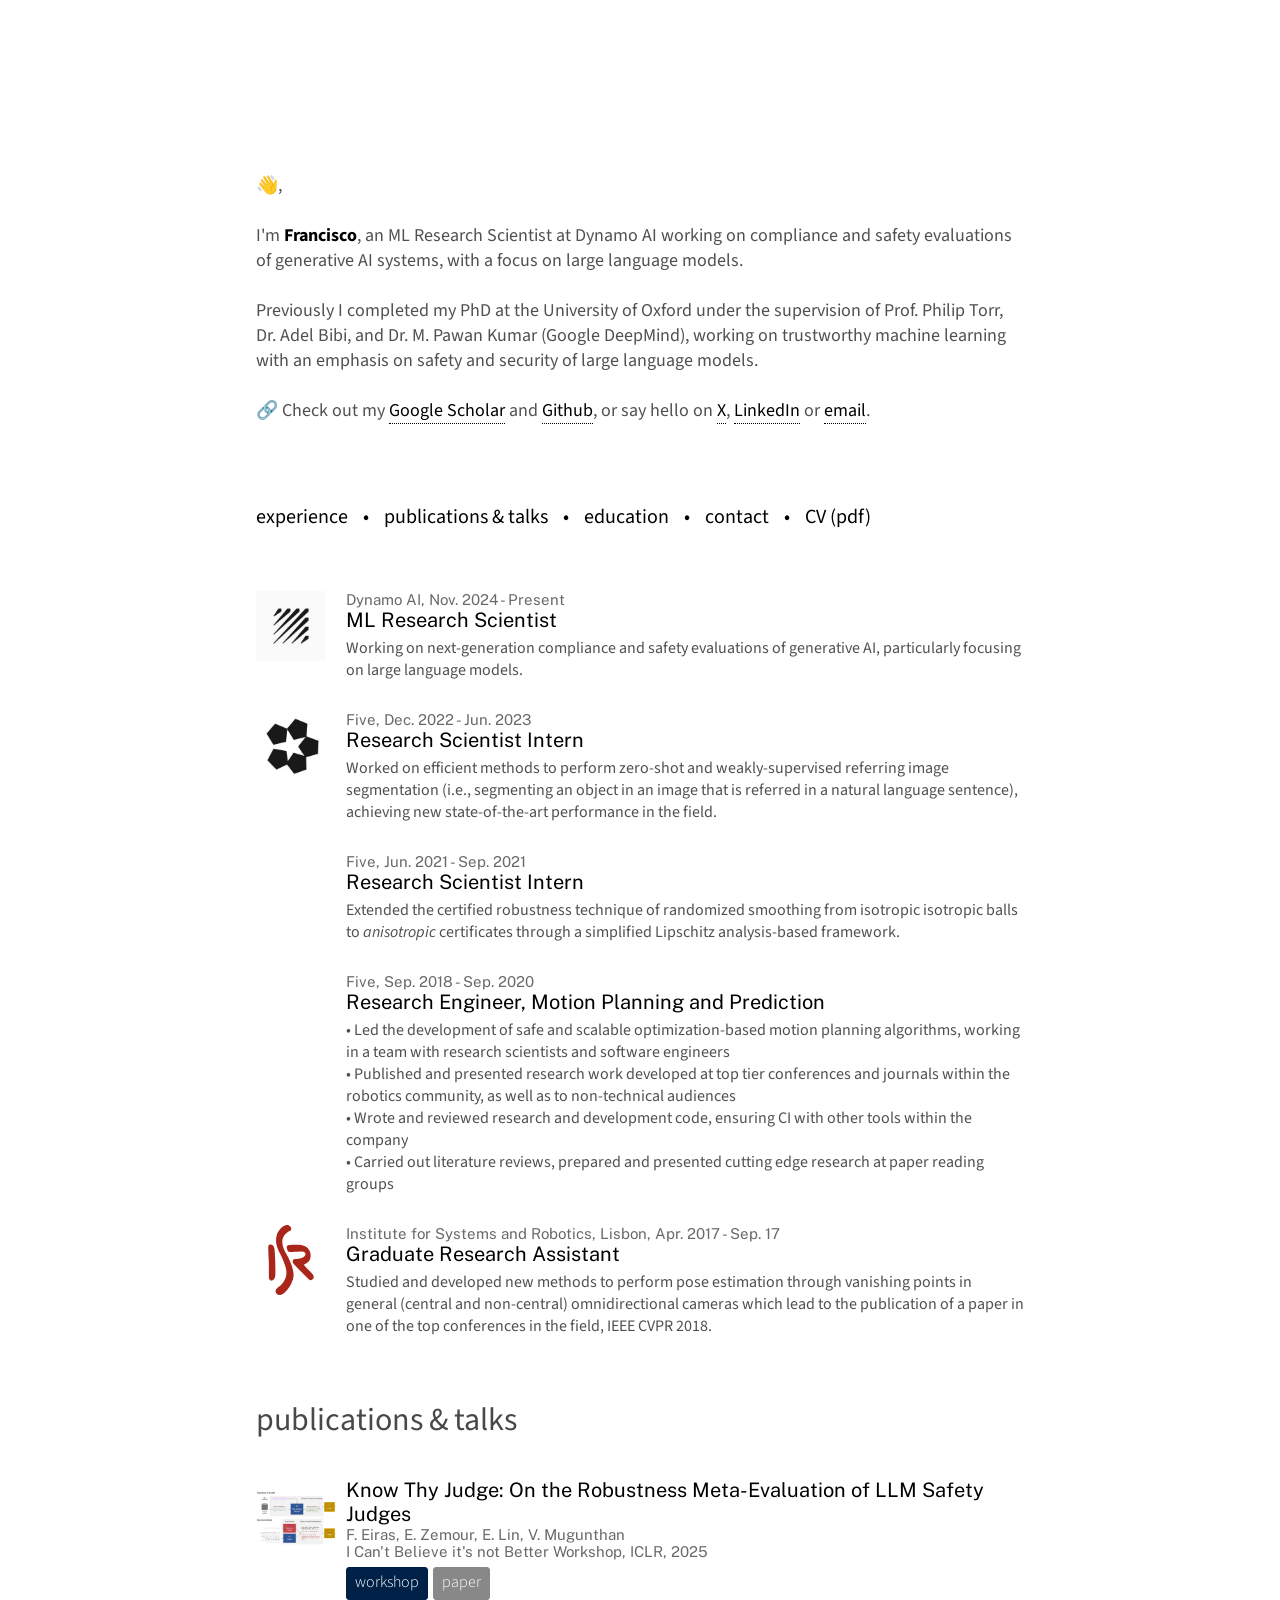
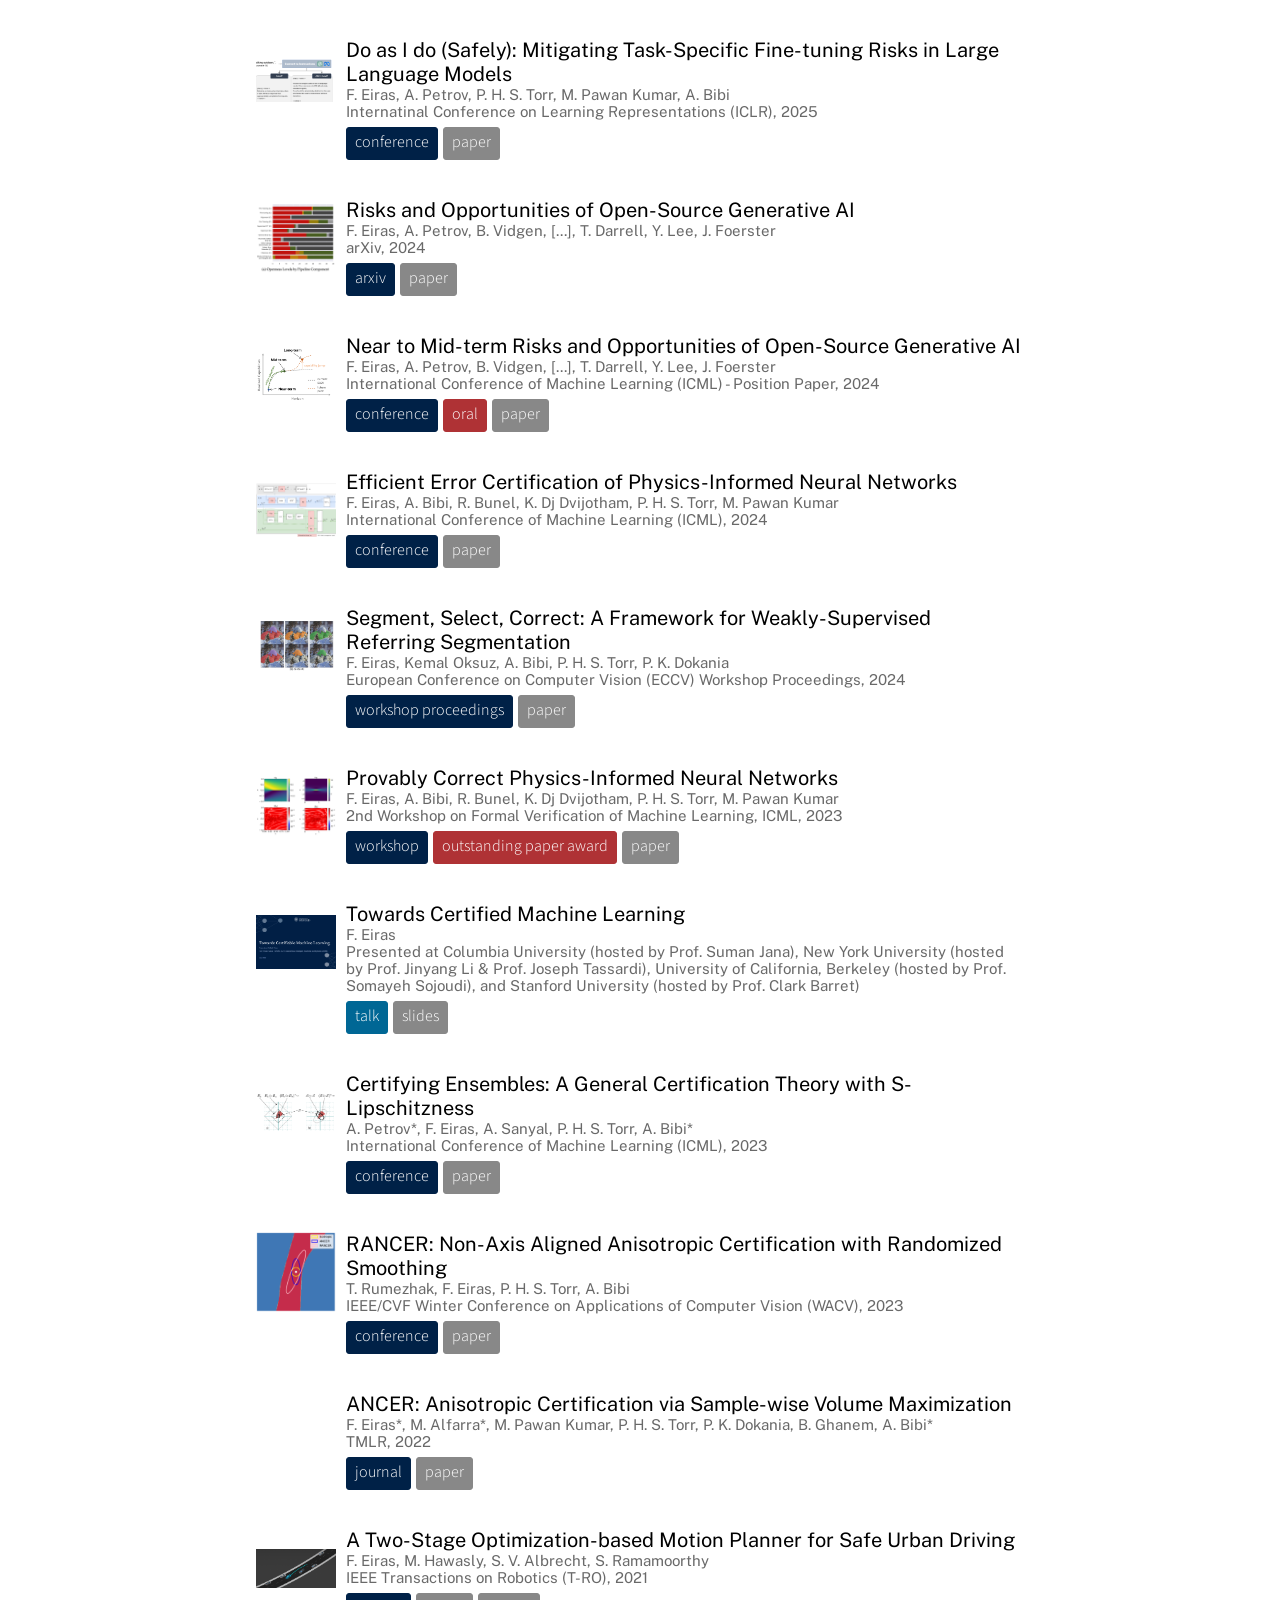
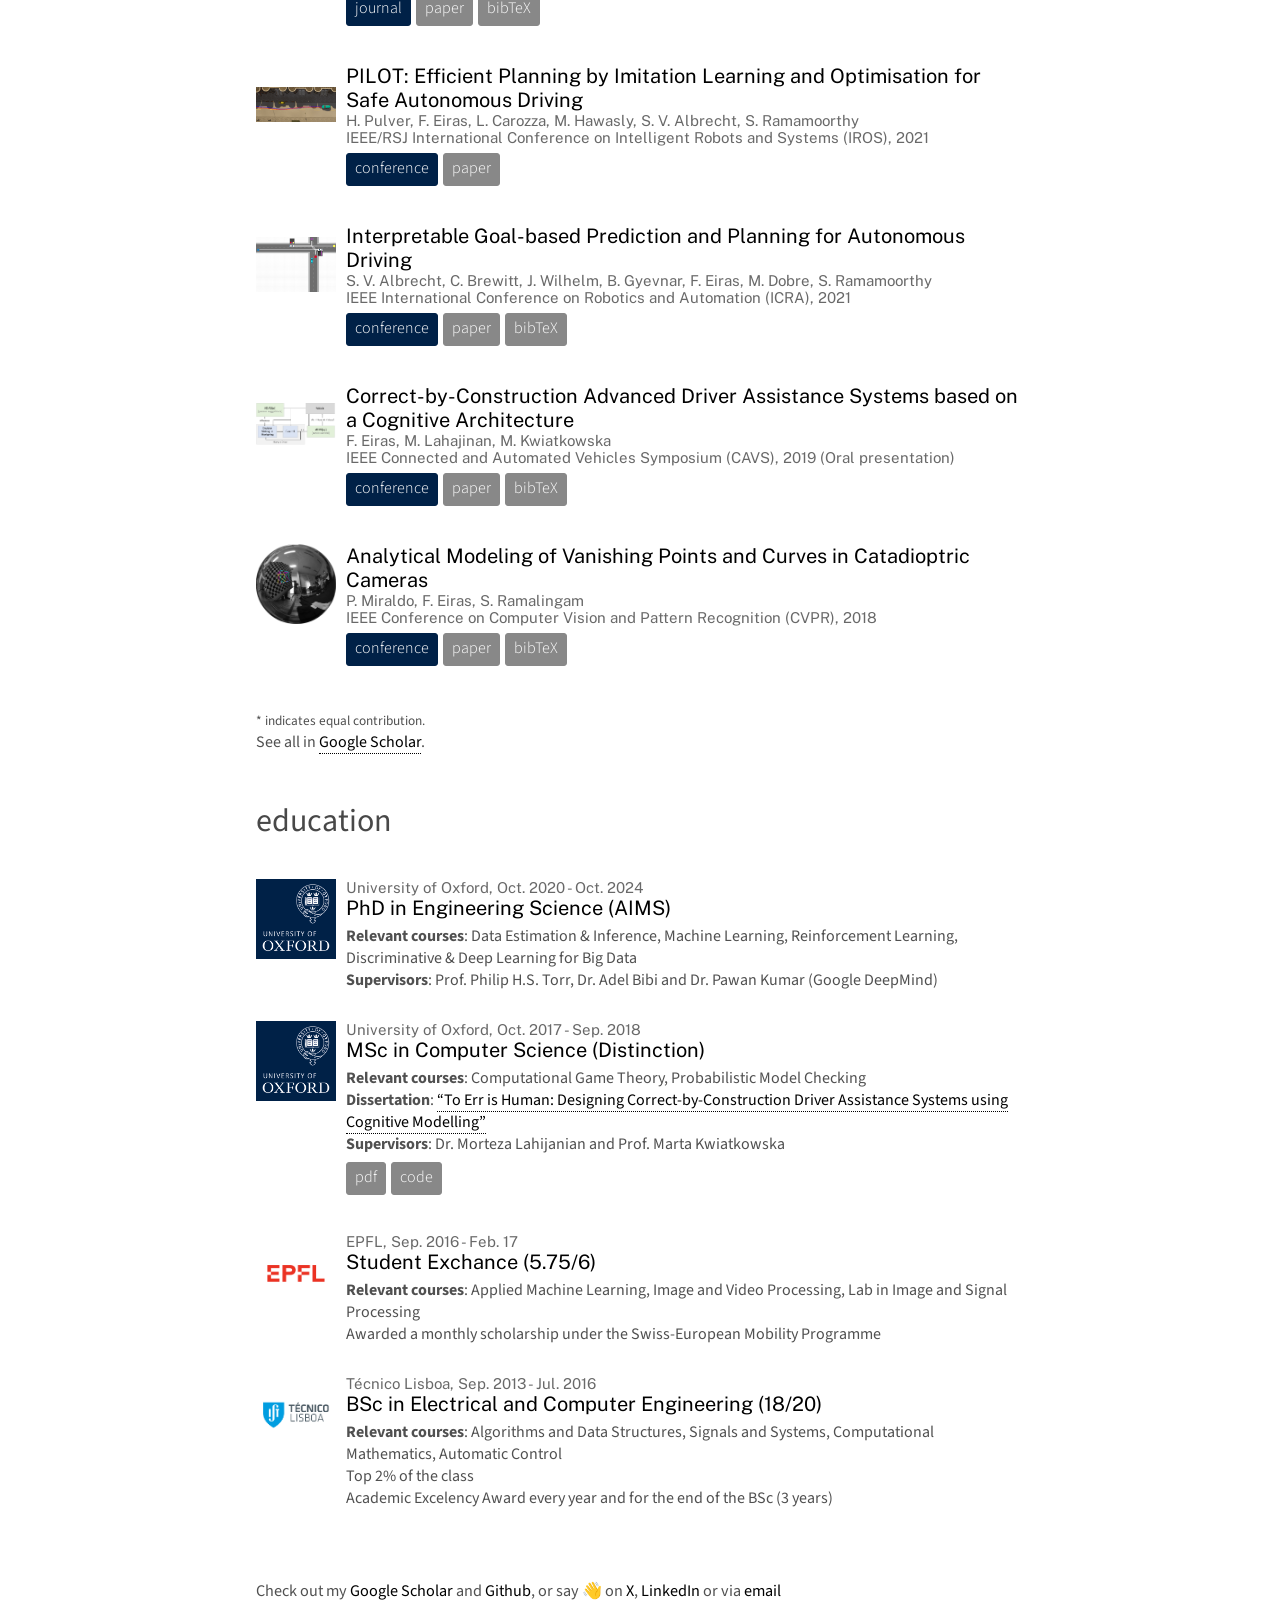
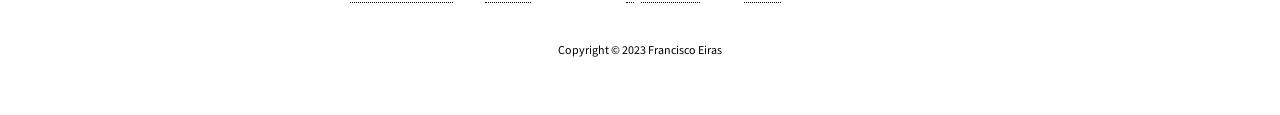
==== commit 8d4691d9: "Update CV" ====
--- a/index.html
+++ b/index.html
@@ -148,7 +148,7 @@
                     <div class="subsection-title">Know Thy Judge: On the Robustness Meta-Evaluation of LLM Safety Judges</div>
                     <div class="subsection-subtitle">
                         F. Eiras, E. Zemour, E. Lin, V. Mugunthan<br>
-                        <a href="https://sites.google.com/view/icbinb-2025">I Can't Believe it's not Better Workshop, ICML, 2025</a>
+                        <a href="https://sites.google.com/view/icbinb-2025">I Can't Believe it's not Better Workshop, ICLR, 2025</a>
                     </div>
                     <div class="subsection-nav">
                         <div class="subsection-description-btn">workshop</div>
@@ -232,9 +232,11 @@
                 </div>
                 <div class="subsection-right">
                     <div class="subsection-title">Segment, Select, Correct: A Framework for Weakly-Supervised Referring Segmentation</div>
-                    <div class="subsection-subtitle">F. Eiras, Kemal Oksuz, <a href="https://adelbibi.com">A. Bibi</a>, <a href="https://www.robots.ox.ac.uk/~phst/">P. H. S. Torr</a>, <a href="https://puneetkdokania.github.io/">P. K. Dokania</a><br><a>arXiv, 2023</a></div>
-                    <div class="subsection-nav">
-                        <div class="subsection-description-btn">preprint</div>
+                    <div class="subsection-subtitle">
+                        F. Eiras, Kemal Oksuz, <a href="https://adelbibi.com">A. Bibi</a>, <a href="https://www.robots.ox.ac.uk/~phst/">P. H. S. Torr</a>, <a href="https://puneetkdokania.github.io/">P. K. Dokania</a><br>
+                        <a href="https://link.springer.com/book/10.1007/978-3-031-73232-4">European Conference on Computer Vision (ECCV) Workshop Proceedings, 2024</a></div>
+                    <div class="subsection-nav">
+                        <div class="subsection-description-btn">workshop proceedings</div>
                         <a class="subsection-link" href="https://arxiv.org/abs/2310.13479">paper</a>
                     </div>
                 </div>
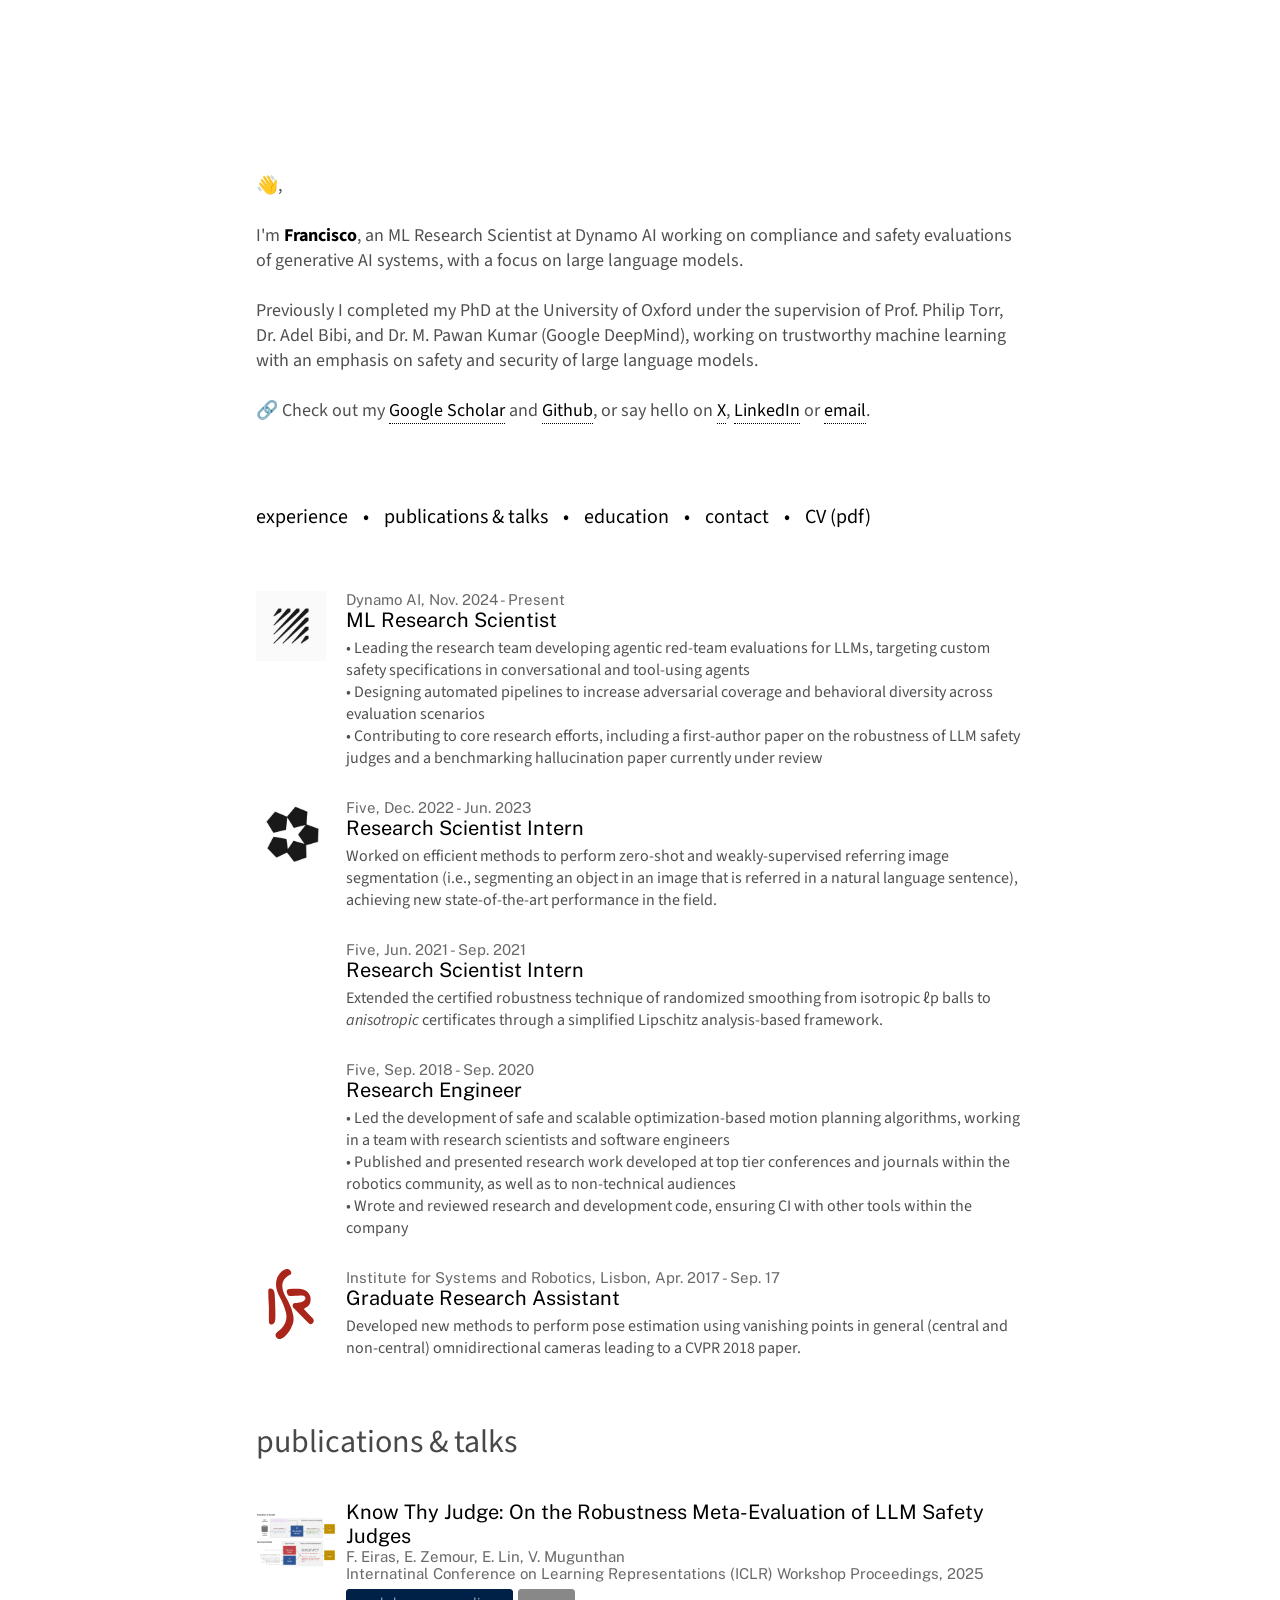
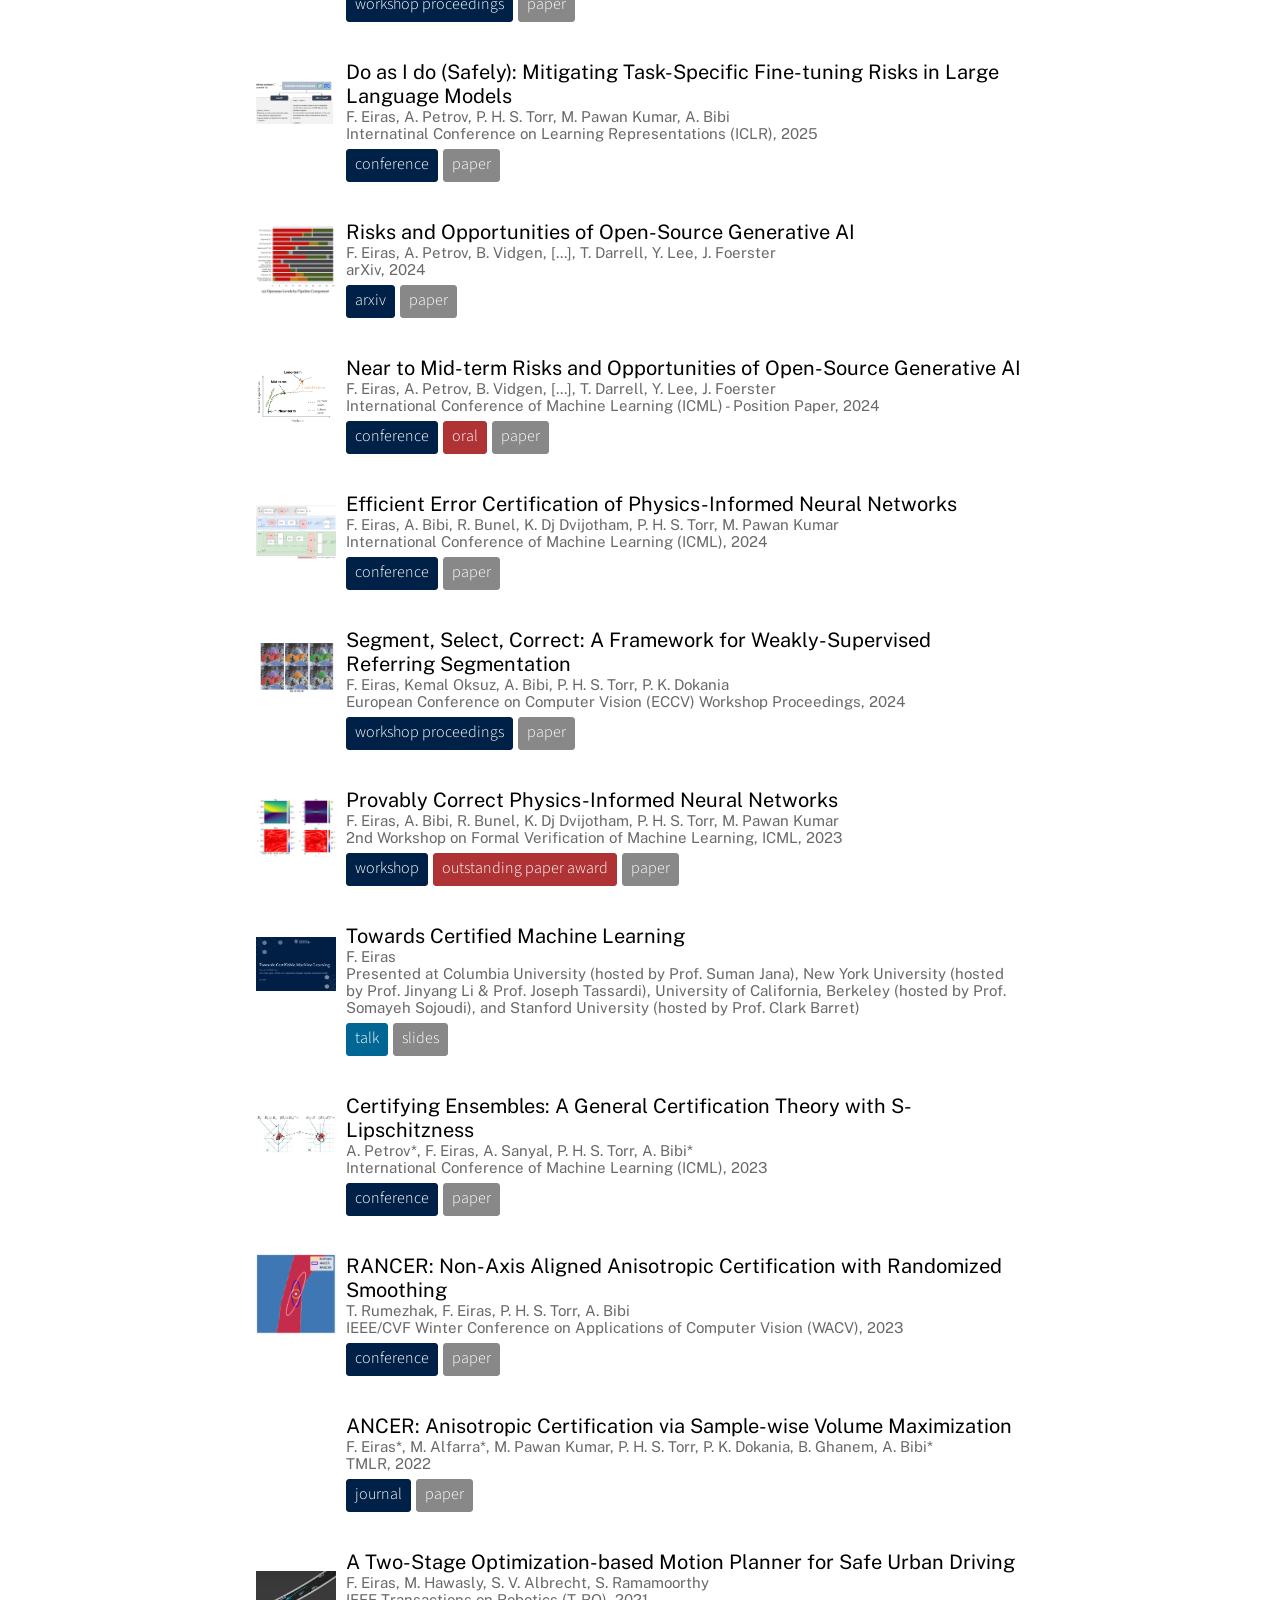
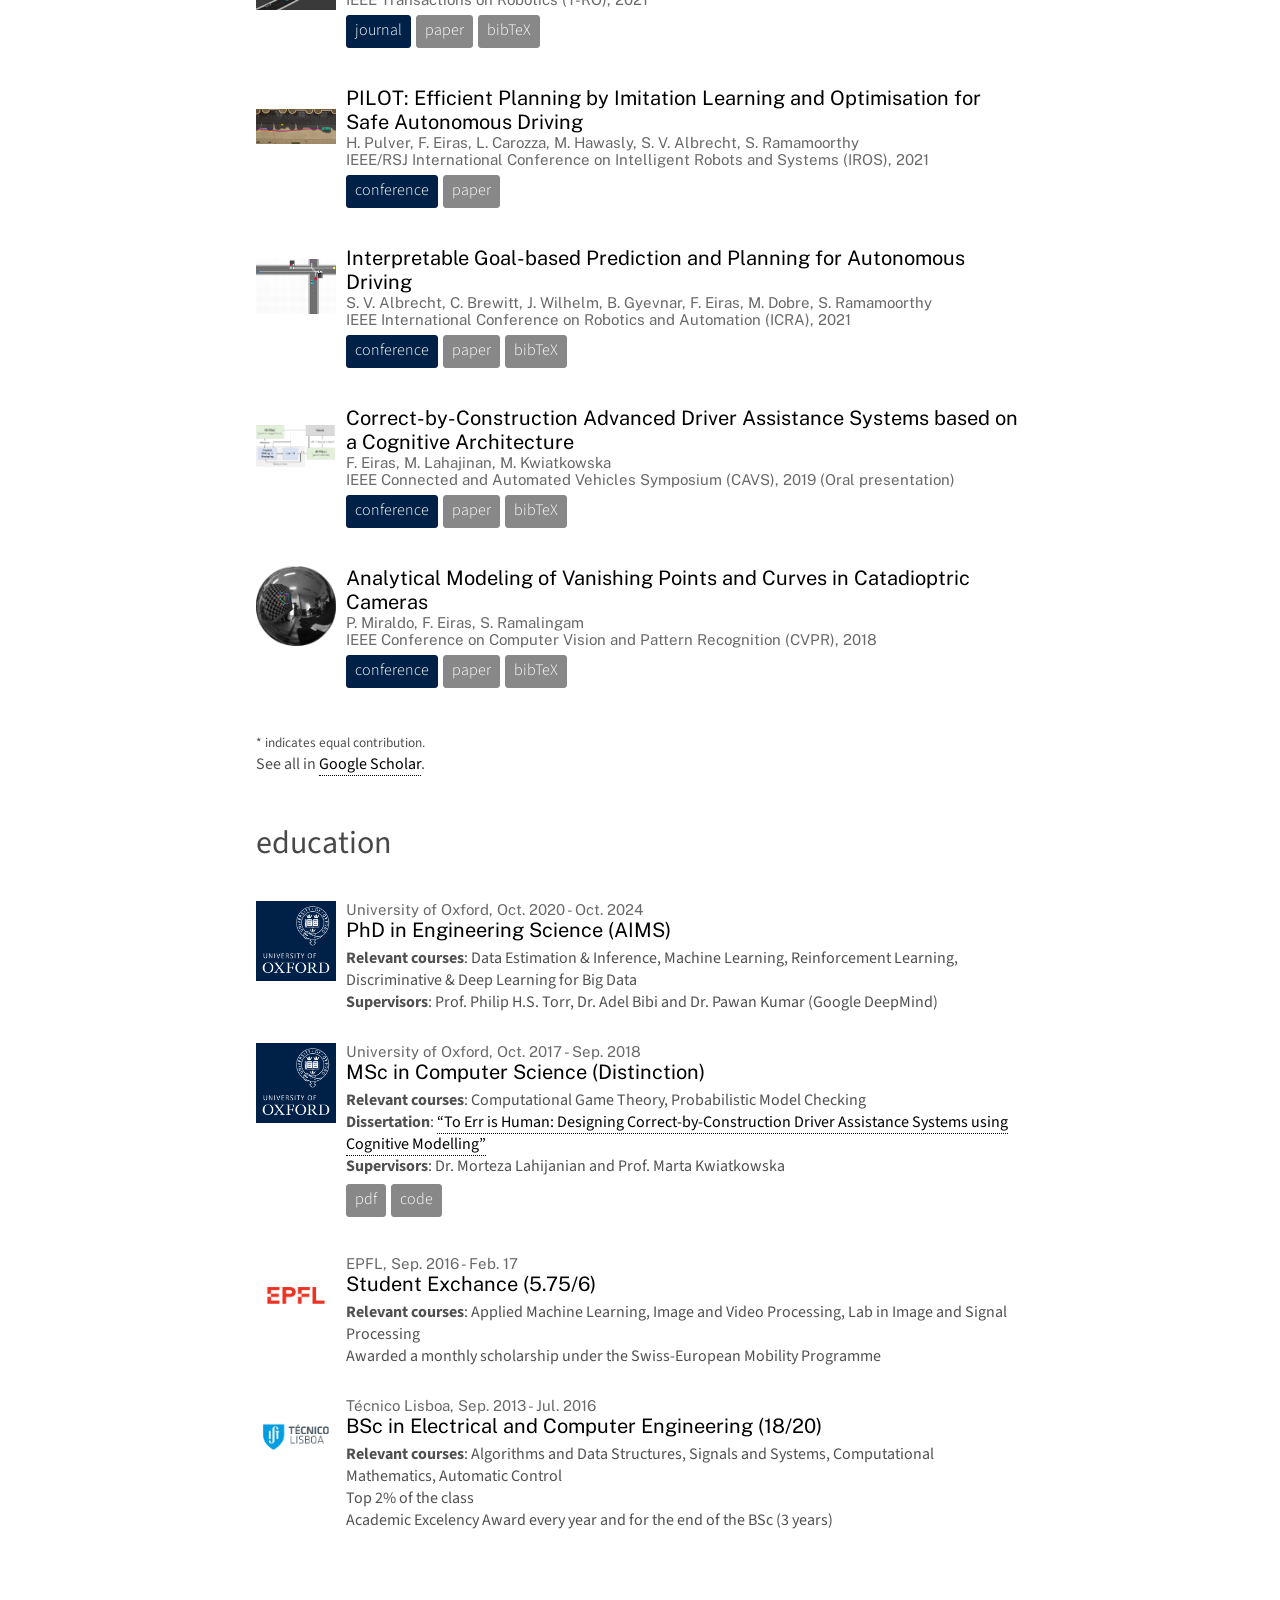
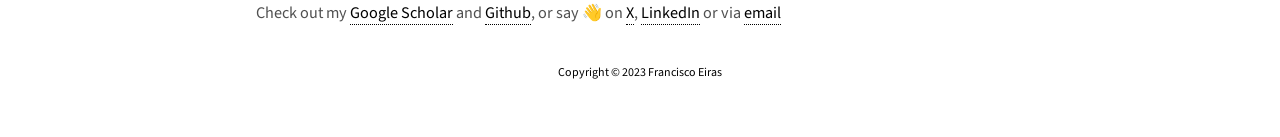
==== commit 2bebcb38: "Recent updates" ====
--- a/index.html
+++ b/index.html
@@ -3,7 +3,7 @@
 <head>
     <meta charset="utf-8">
     <meta name="google-site-verification" content="UBdIq9BH1xni1XgCd1I6ld6SmS1wssdcUc0EEES5TFY"/>
-    <meta name="Francisco Girbal Eiras" CONTENT="PhD Candidate at the Autonomous Intelligent Machines and Systems CDT (University of Oxford)">
+    <meta name="Francisco Girbal Eiras" CONTENT="ML Research Scientist @ Dynamo AI | PhD @ University of Oxford">
 
     <meta name="robots" content="index,nofollow">
 
@@ -33,8 +33,6 @@
         <div class="nav-elem"><a target="_self" href="#publications">publications & talks</a></div>
         <div class="nav-elem">•</div>
         <div class="nav-elem"><a target="_self" href="#education">education</a></div>
-        <!-- <div class="nav-elem">•</div>
-        <div class="nav-elem"><a href="https://www.notion.so/fgirbal/Francisco-Eiras-s-blog-bdab22b3f2a545cd92a11b336f8fb210">blog</a></div> -->
         <div class="nav-elem">•</div>
         <div class="nav-elem"><a target="_self" href="#contact">contact</a></div>
         <div class="nav-elem">•</div>
@@ -54,7 +52,9 @@
                     <div class="subsection-subtitle"><a href='http://dynamo.ai'>Dynamo AI</a>, Nov. 2024 - Present</div>
                     <div class="subsection-title">ML Research Scientist</div>
                     <div class="subsection-description">
-                    Working on next-generation compliance and safety evaluations of generative AI, particularly focusing on large language models. 
+                    • Leading the research team developing agentic red-team evaluations for LLMs, targeting custom safety specifications in conversational and tool-using agents<br>
+                    • Designing automated pipelines to increase adversarial coverage and behavioral diversity across evaluation scenarios<br>
+                    • Contributing to core research efforts, including a first-author paper on the robustness of LLM safety judges and a benchmarking hallucination paper currently under review
                     </div>
                 </div>
             </div>
@@ -78,7 +78,7 @@
                     <div class="subsection-subtitle"><a href='http://five.ai'>Five</a>, Jun. 2021 - Sep. 2021</div>
                     <div class="subsection-title">Research Scientist Intern</div>
                     <div class="subsection-description">
-                        Extended the certified robustness technique of randomized smoothing from isotropic isotropic balls to <i>anisotropic</i> certificates through a simplified Lipschitz analysis-based framework.
+                        Extended the certified robustness technique of randomized smoothing from isotropic ℓp balls to <i>anisotropic</i> certificates through a simplified Lipschitz analysis-based framework.
                     </div>
                 </div>
             </div>
@@ -100,12 +100,11 @@
                 </div>
                 <div class="subsection-right">
                     <div class="subsection-subtitle"><a href='http://five.ai'>Five</a>, Sep. 2018 - Sep. 2020</div>
-                    <div class="subsection-title">Research Engineer, Motion Planning and Prediction</div>
+                    <div class="subsection-title">Research Engineer</div>
                     <div class="subsection-description">
                     • Led the development of safe and scalable optimization-based motion planning algorithms, working in a team with research scientists and software engineers<br>
                     • Published and presented research work developed at top tier conferences and journals within the robotics community, as well as to non-technical audiences<br>
-                    • Wrote and reviewed research and development code, ensuring CI with other tools within the company<br>
-                    • Carried out literature reviews, prepared and presented cutting edge research at paper reading groups
+                    • Wrote and reviewed research and development code, ensuring CI with other tools within the company
                     </div>
                 </div>
             </div>
@@ -116,7 +115,7 @@
                 <div class="subsection-right">
                     <div class="subsection-subtitle"><a href="http://welcome.isr.tecnico.ulisboa.pt/">Institute for Systems and Robotics, Lisbon</a>, Apr. 2017 - Sep. 17</div>
                     <div class="subsection-title">Graduate Research Assistant</div>
-                    <div class="subsection-description">Studied and developed new methods to perform pose estimation through vanishing points in general (central and non-central) omnidirectional cameras which lead to the publication of a paper in one of the top conferences in the field, IEEE CVPR 2018.</div>
+                    <div class="subsection-description">Developed new methods to perform pose estimation using vanishing points in general (central and non-central) omnidirectional cameras leading to a CVPR 2018 paper.</div>
                 </div>
             </div>
             <!-- <div class="content-subsection">
@@ -148,10 +147,10 @@
                     <div class="subsection-title">Know Thy Judge: On the Robustness Meta-Evaluation of LLM Safety Judges</div>
                     <div class="subsection-subtitle">
                         F. Eiras, E. Zemour, E. Lin, V. Mugunthan<br>
-                        <a href="https://sites.google.com/view/icbinb-2025">I Can't Believe it's not Better Workshop, ICLR, 2025</a>
-                    </div>
-                    <div class="subsection-nav">
-                        <div class="subsection-description-btn">workshop</div>
+                        <a href="https://sites.google.com/view/icbinb-2025">Internatinal Conference on Learning Representations (ICLR) Workshop Proceedings, 2025</a>
+                    </div>
+                    <div class="subsection-nav">
+                        <div class="subsection-description-btn">workshop proceedings</div>
                         <a class="subsection-link" href="https://www.arxiv.org/abs/2503.04474">paper</a>
                     </div>
                 </div>
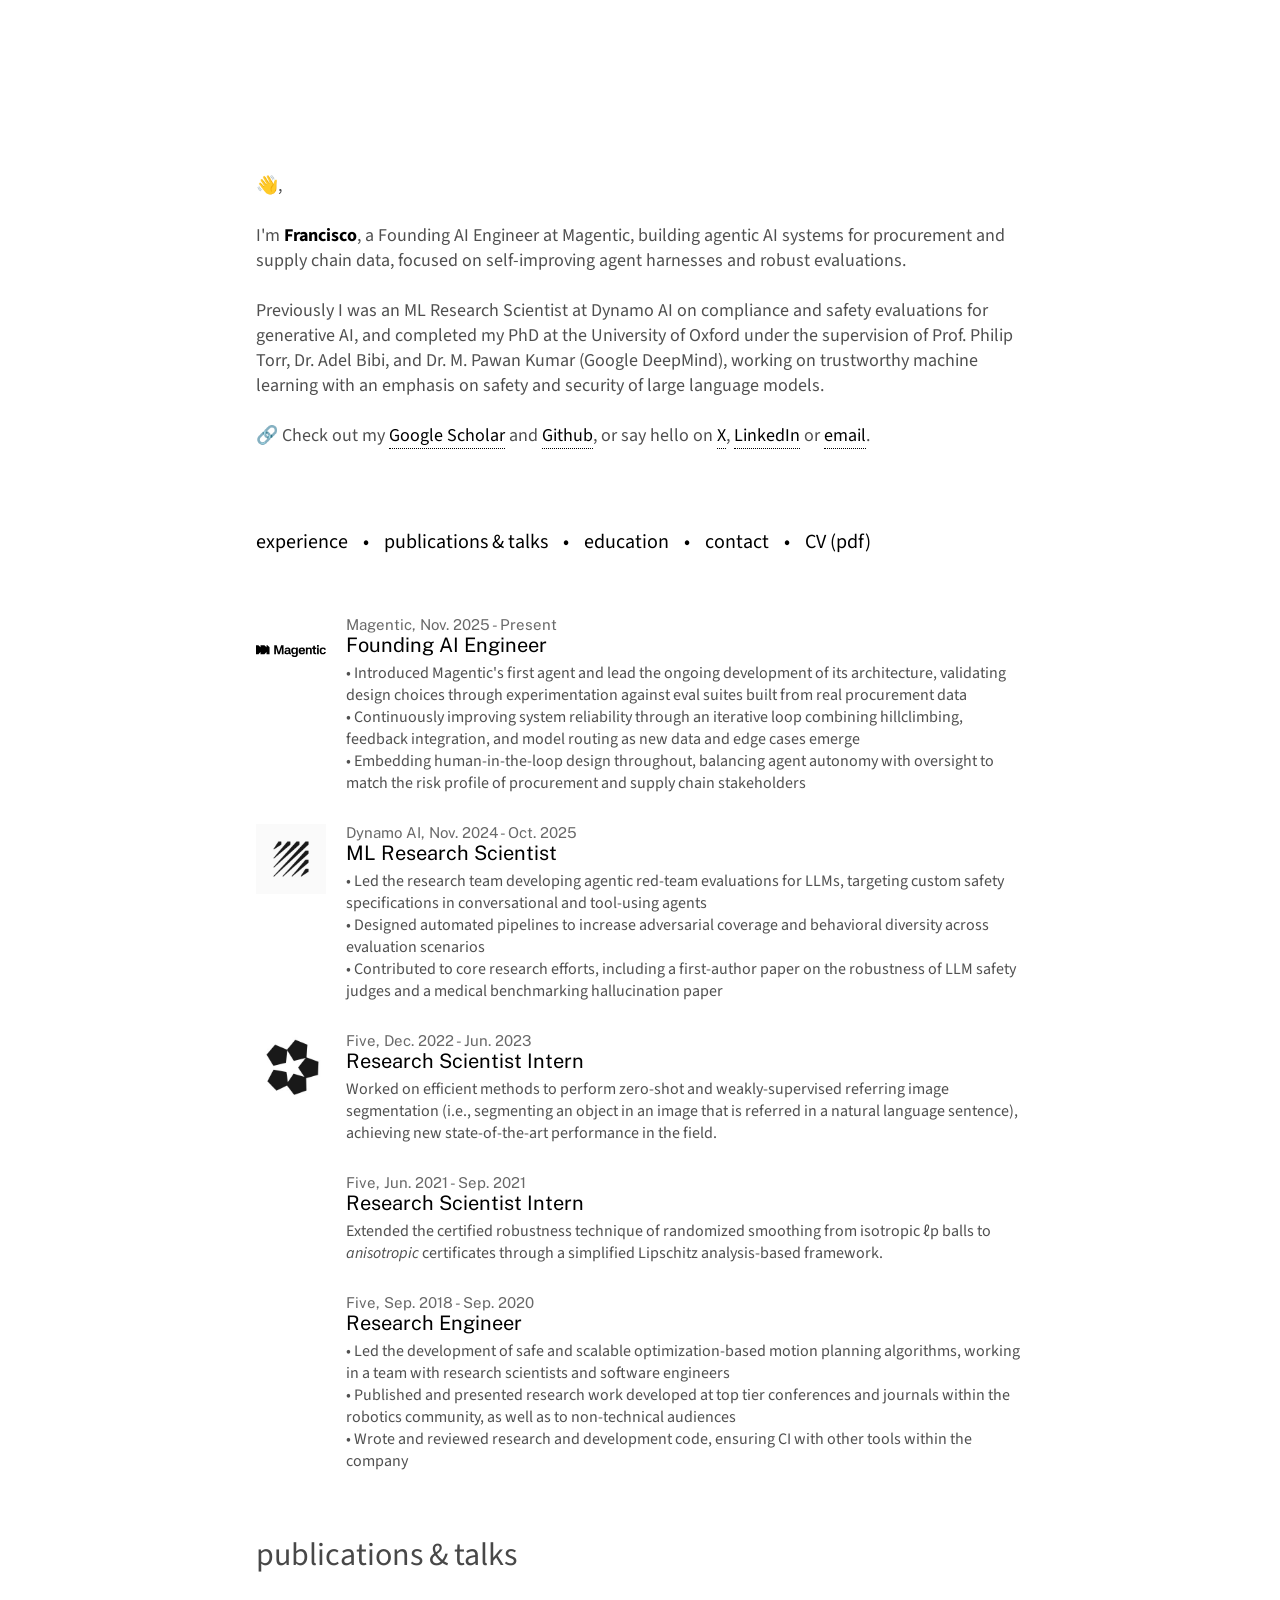
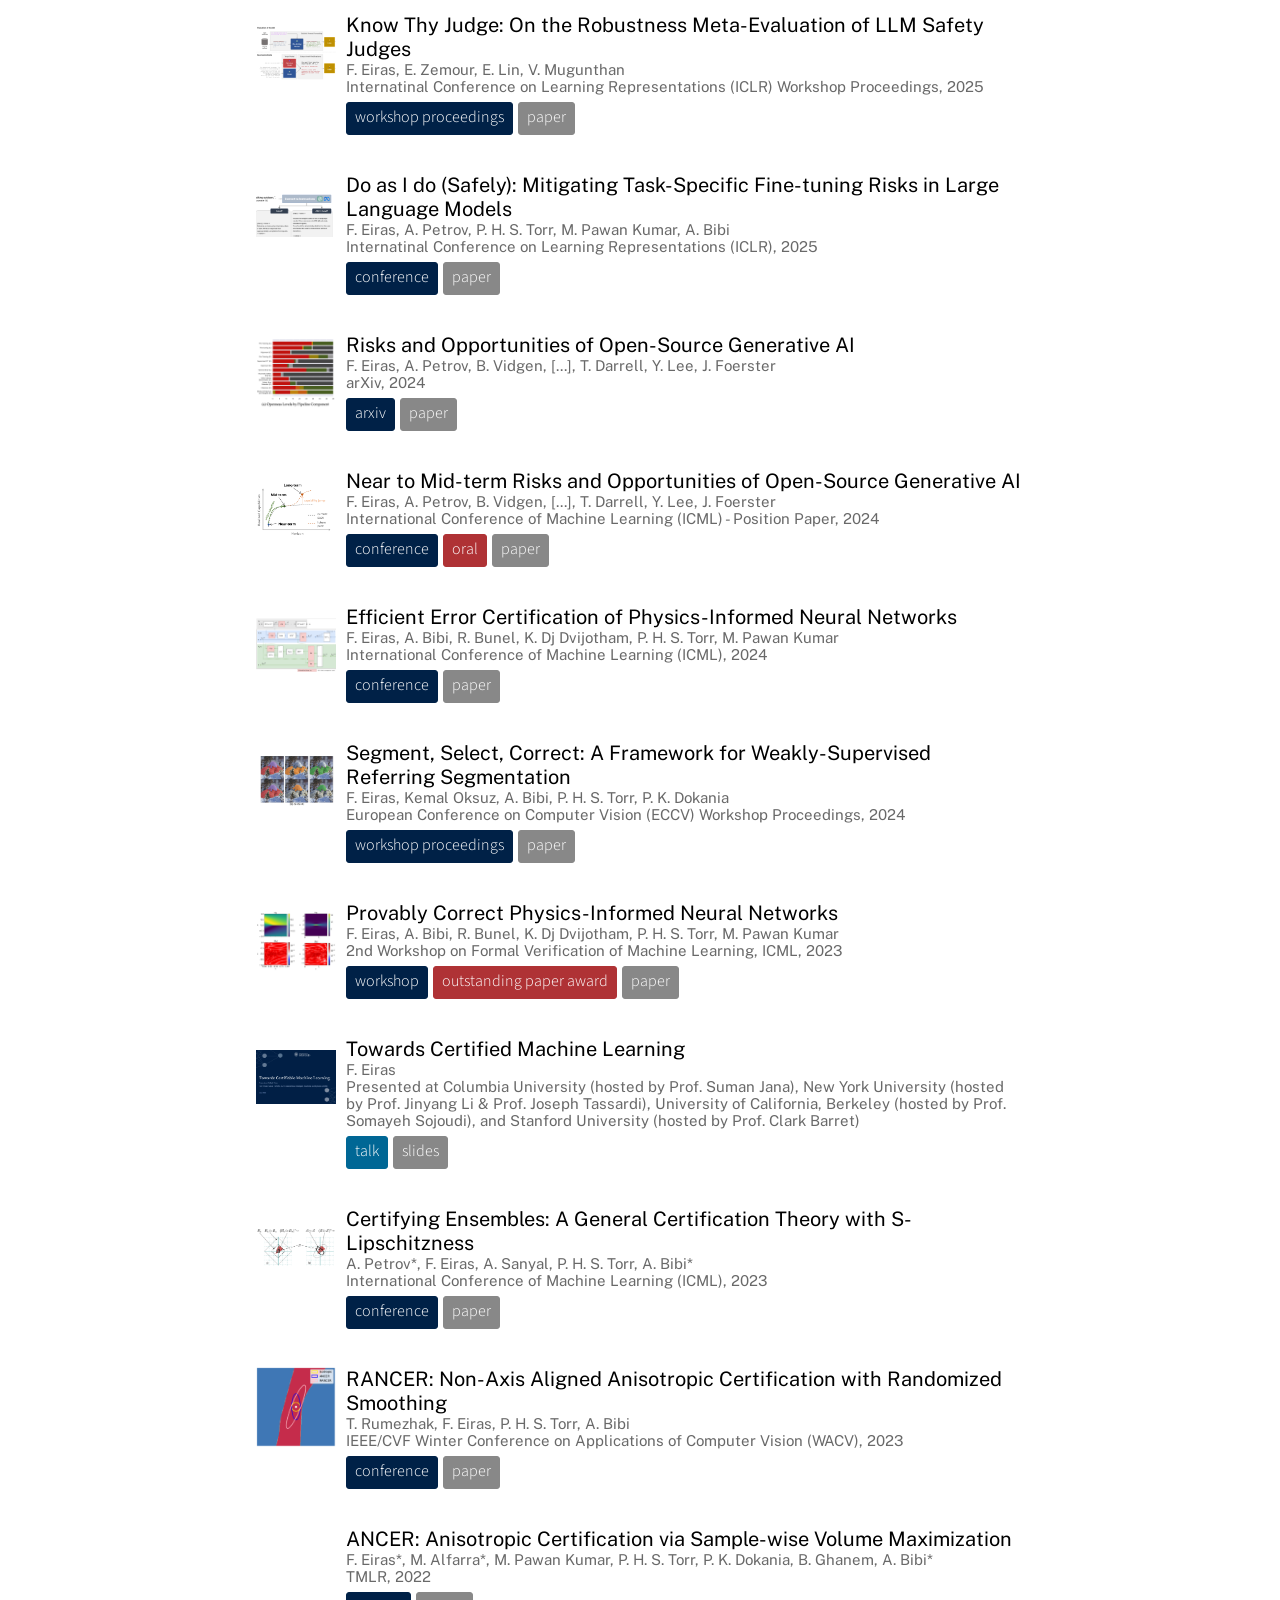
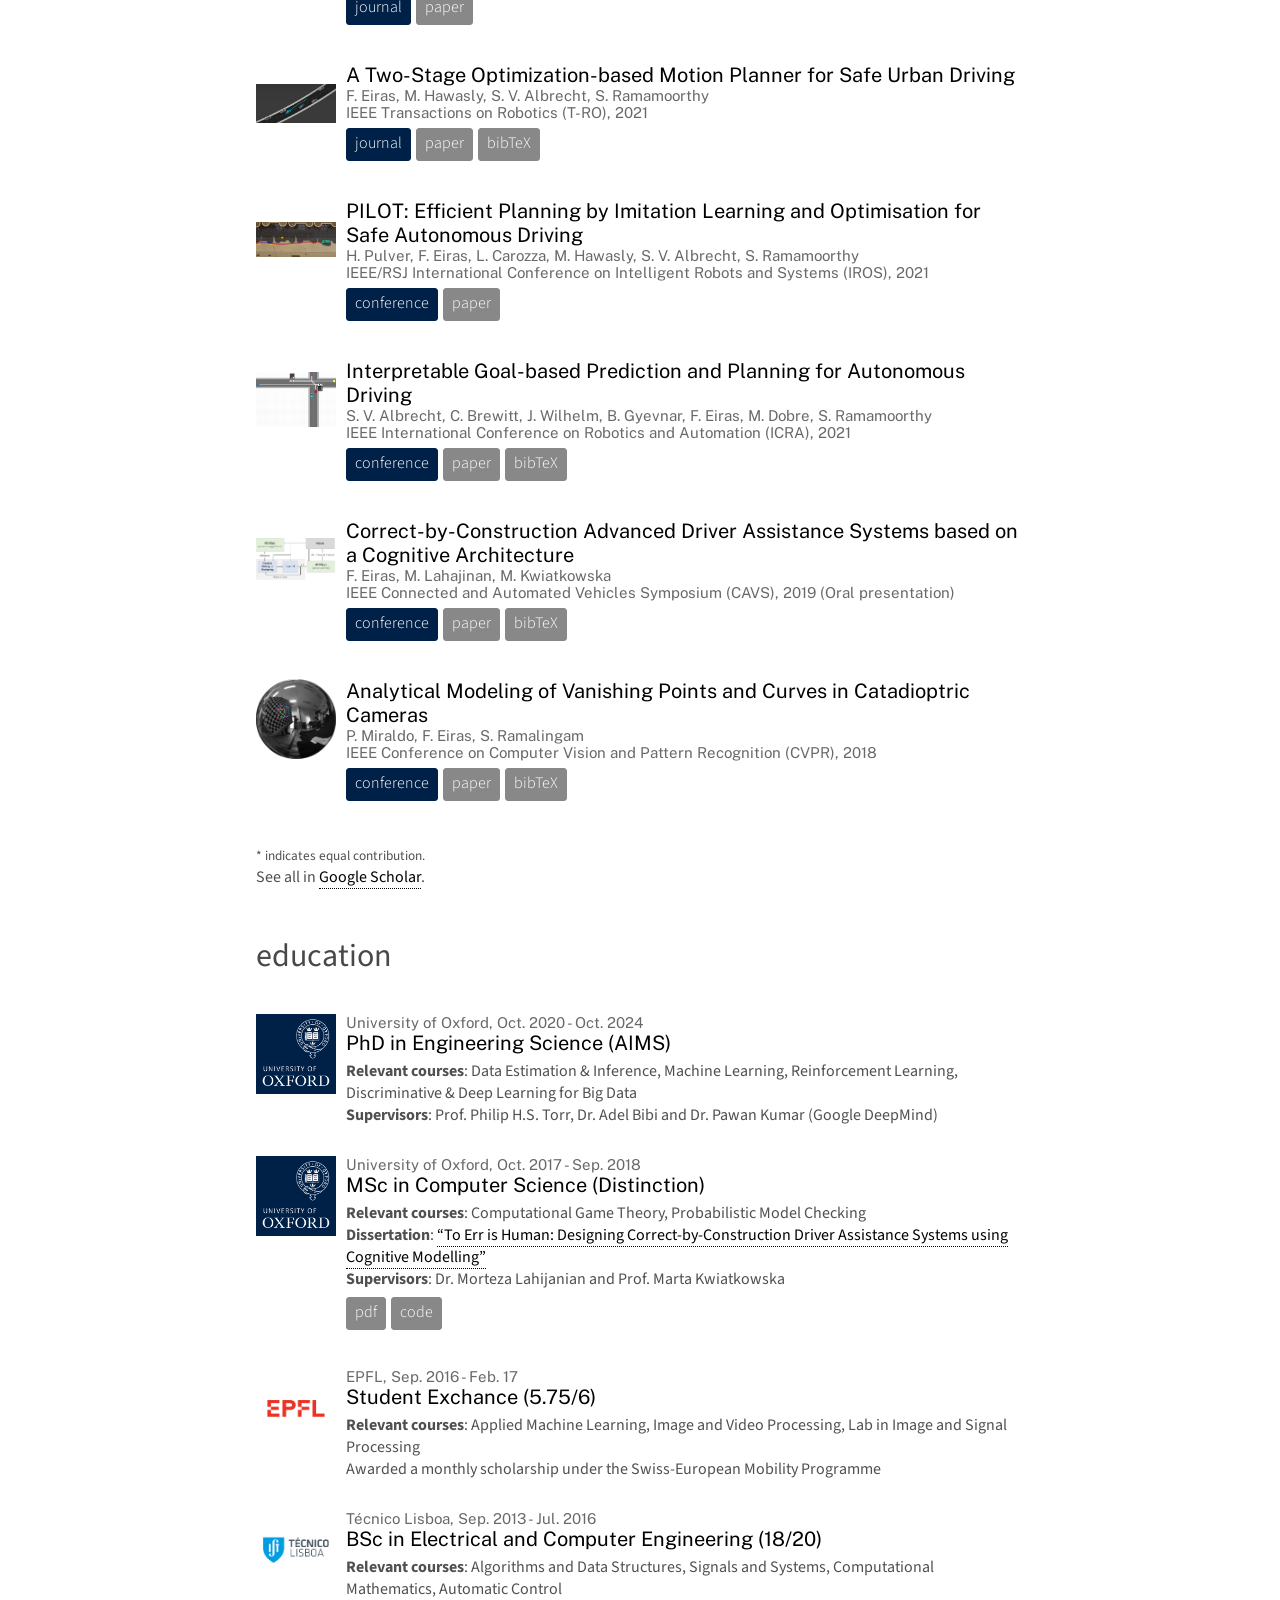
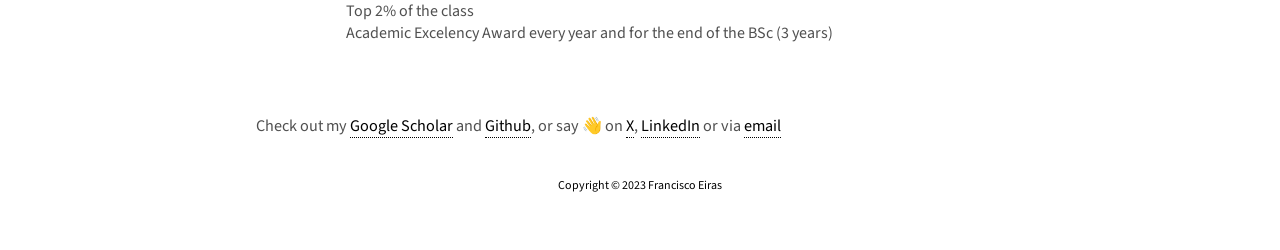
==== commit 341897d9: "Latest updates" ====
--- a/index.html
+++ b/index.html
@@ -3,7 +3,7 @@
 <head>
     <meta charset="utf-8">
     <meta name="google-site-verification" content="UBdIq9BH1xni1XgCd1I6ld6SmS1wssdcUc0EEES5TFY"/>
-    <meta name="Francisco Girbal Eiras" CONTENT="ML Research Scientist @ Dynamo AI | PhD @ University of Oxford">
+    <meta name="Francisco Girbal Eiras" CONTENT="Founding AI Engineer @ Magentic | PhD @ University of Oxford">
 
     <meta name="robots" content="index,nofollow">
 
@@ -22,8 +22,8 @@
 
         <div class="header-paragraph">
             👋,<br><br>
-            I'm <b>Francisco</b>, an ML Research Scientist at Dynamo AI working on compliance and safety evaluations of generative AI systems, with a focus on large language models.<br><br>
-            Previously I completed my PhD at the University of Oxford under the supervision of Prof. Philip Torr, Dr. Adel Bibi, and Dr. M. Pawan Kumar (Google DeepMind), working on trustworthy machine learning with an emphasis on safety and security of large language models.<br><br>
+            I'm <b>Francisco</b>, a Founding AI Engineer at Magentic, building agentic AI systems for procurement and supply chain data, focused on self-improving agent harnesses and robust evaluations.<br><br>
+            Previously I was an ML Research Scientist at Dynamo AI on compliance and safety evaluations for generative AI, and completed my PhD at the University of Oxford under the supervision of Prof. Philip Torr, Dr. Adel Bibi, and Dr. M. Pawan Kumar (Google DeepMind), working on trustworthy machine learning with an emphasis on safety and security of large language models.<br><br>
             🔗 Check out my <a href="https://scholar.google.com/citations?user=O_iJTgYAAAAJ&hl=en">Google Scholar</a> and <a href="https://github.com/fgirbal">Github</a>, or say hello on <a href="https://twitter.com/fgirbal">X</a>, <a href="https://www.linkedin.com/in/franciscogirbaleiras/">LinkedIn</a> or <a href="mailto:removeifhuman-francisco.girbal@gmail.com">email</a>.
         </div>
     </div>
@@ -46,18 +46,34 @@
         <div class="section-content">
             <div class="content-subsection">
                 <div class="subsection-left">
+                    <div class="subsection-image image-padded" id="magentic-logo"></div>
+                </div>
+                <div class="subsection-right">
+                    <div class="subsection-subtitle"><a href='http://magentic.com'>Magentic</a>, Nov. 2025 - Present</div>
+                    <div class="subsection-title">Founding AI Engineer</div>
+                    <div class="subsection-description">
+                    • Introduced Magentic's first agent and lead the ongoing development of its architecture, validating design choices through experimentation against eval suites built from real procurement data<br>
+                    • Continuously improving system reliability through an iterative loop combining hillclimbing, feedback integration, and model routing as new data and edge cases emerge<br>
+                    • Embedding human-in-the-loop design throughout, balancing agent autonomy with oversight to match the risk profile of procurement and supply chain stakeholders
+                    </div>
+                </div>
+            </div>
+            
+            <div class="content-subsection">
+                <div class="subsection-left">
                     <div class="subsection-image image-padded" id="dynamo-logo"></div>
                 </div>
                 <div class="subsection-right">
-                    <div class="subsection-subtitle"><a href='http://dynamo.ai'>Dynamo AI</a>, Nov. 2024 - Present</div>
+                    <div class="subsection-subtitle"><a href='http://dynamo.ai'>Dynamo AI</a>, Nov. 2024 - Oct. 2025</div>
                     <div class="subsection-title">ML Research Scientist</div>
                     <div class="subsection-description">
-                    • Leading the research team developing agentic red-team evaluations for LLMs, targeting custom safety specifications in conversational and tool-using agents<br>
-                    • Designing automated pipelines to increase adversarial coverage and behavioral diversity across evaluation scenarios<br>
-                    • Contributing to core research efforts, including a first-author paper on the robustness of LLM safety judges and a benchmarking hallucination paper currently under review
-                    </div>
-                </div>
-            </div>
+                    • Led the research team developing agentic red-team evaluations for LLMs, targeting custom safety specifications in conversational and tool-using agents<br>
+                    • Designed automated pipelines to increase adversarial coverage and behavioral diversity across evaluation scenarios<br>
+                    • Contributed to core research efforts, including a first-author paper on the robustness of LLM safety judges and a medical benchmarking hallucination paper
+                    </div>
+                </div>
+            </div>
+
             <div class="content-subsection">
                 <div class="subsection-left">
                     <div class="subsection-image image-padded" id="five-logo"></div>
@@ -108,7 +124,7 @@
                     </div>
                 </div>
             </div>
-            <div class="content-subsection">
+            <!-- <div class="content-subsection">
                 <div class="subsection-left">
                     <div class="subsection-image image-padded" style='background-image: url("img/isr.svg")'></div>
                 </div>
@@ -117,7 +133,7 @@
                     <div class="subsection-title">Graduate Research Assistant</div>
                     <div class="subsection-description">Developed new methods to perform pose estimation using vanishing points in general (central and non-central) omnidirectional cameras leading to a CVPR 2018 paper.</div>
                 </div>
-            </div>
+            </div> -->
             <!-- <div class="content-subsection">
                 <div class="subsection-left">
                     <div class="subsection-image image-padded" style='background-image: url("img/isr.svg")'></div>
--- a/style.css
+++ b/style.css
@@ -33,6 +33,10 @@
     background-color: var(--main-bg-color)
 }
 
+#magentic-logo {
+    background-image: url("img/magentic_logo.svg");
+}
+
 #dynamo-logo {
     background-image: url("img/dynamoai_logo_light.jpeg");
 }
@@ -409,6 +413,10 @@
         --smaller-ssection-description-color: #DCDCDC;
     }
 
+    #magentic-logo {
+        filter: invert(1);
+    }
+
     #dynamo-logo {
         background-image: url("img/dynamoai_logo_dark.png");
     }
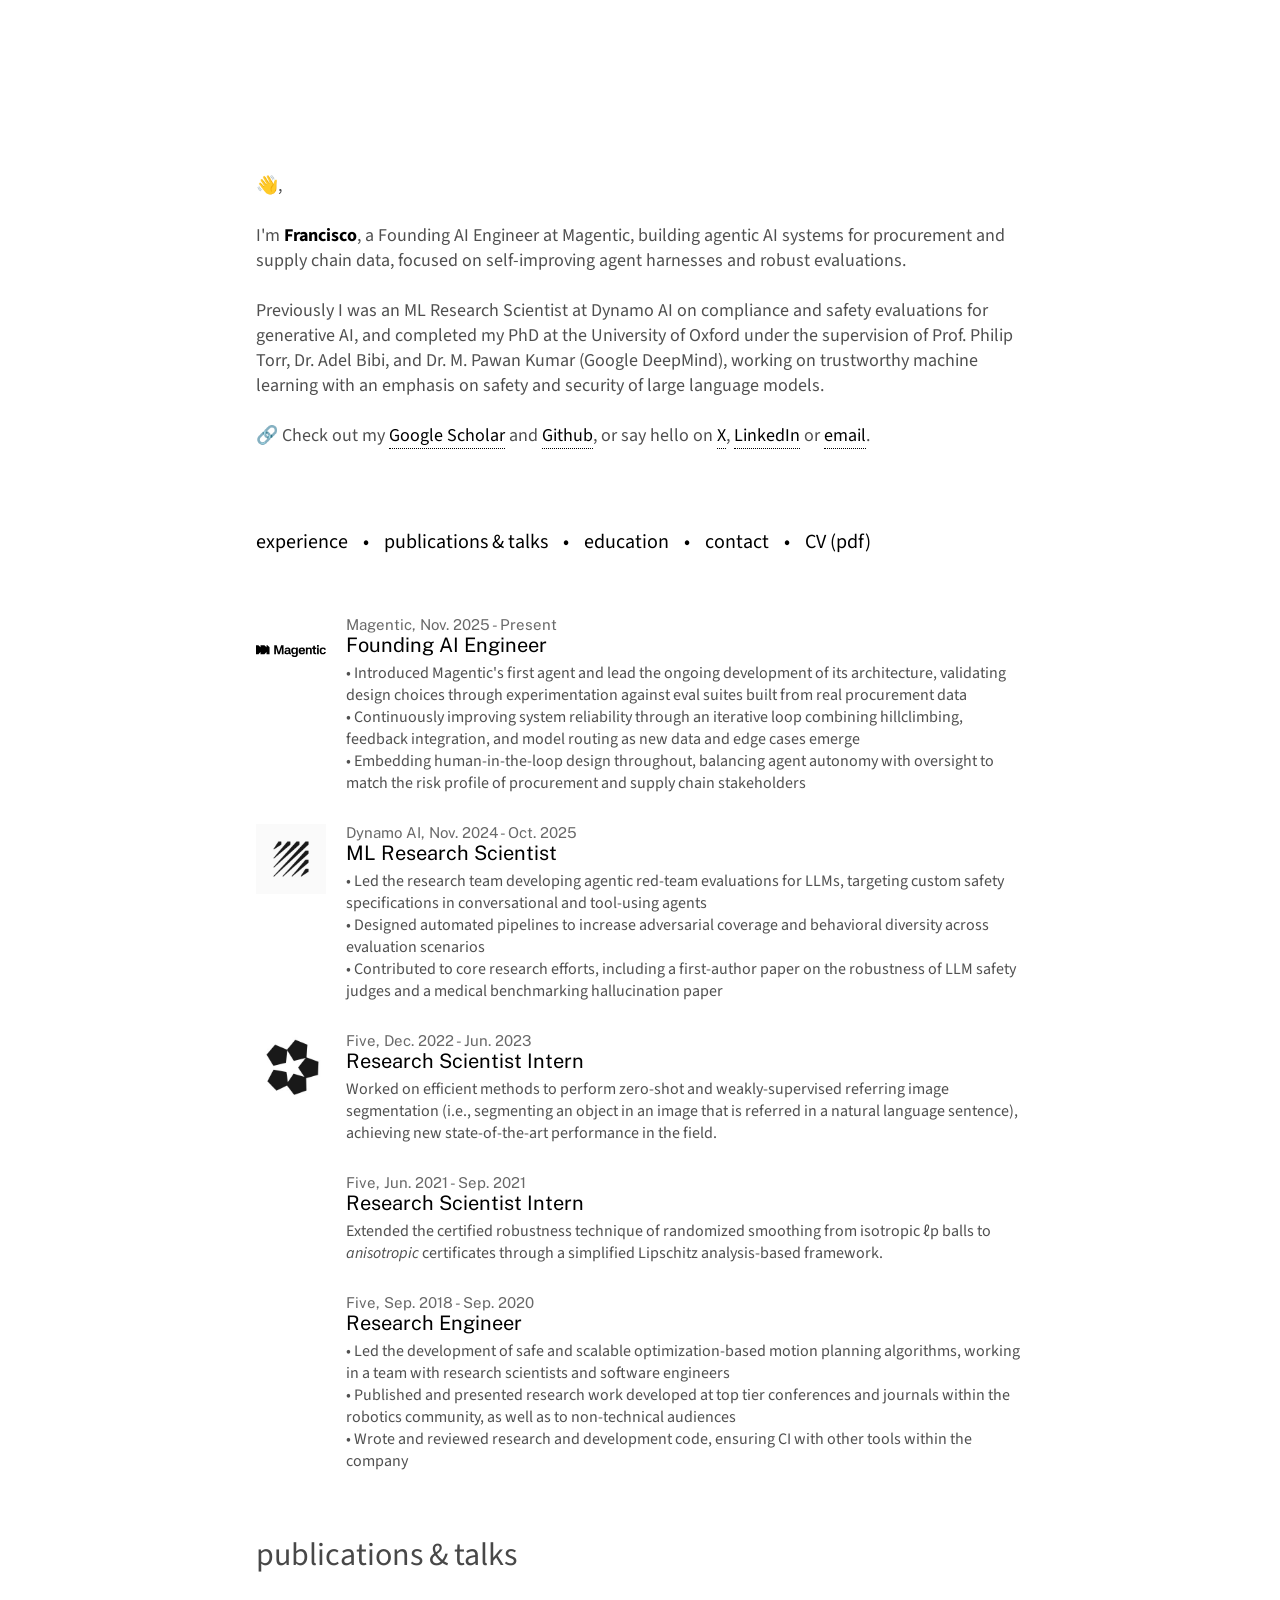
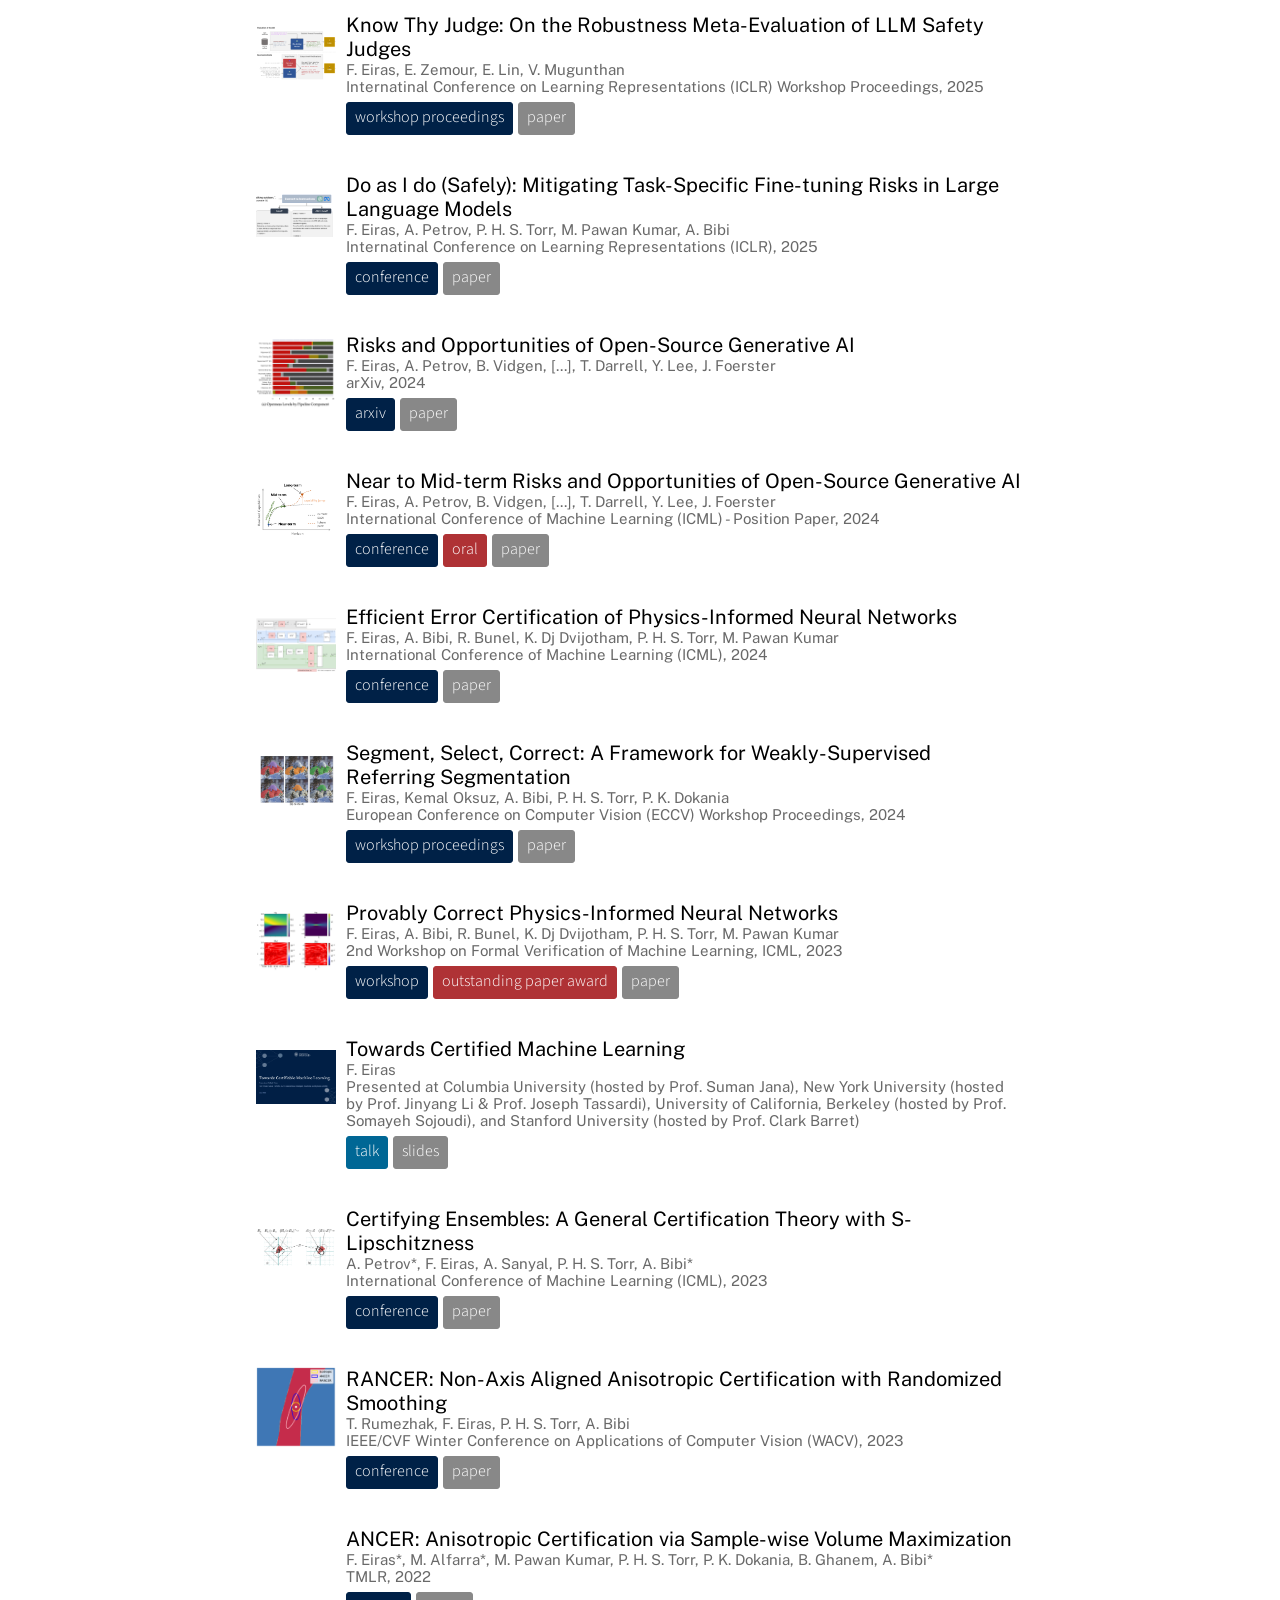
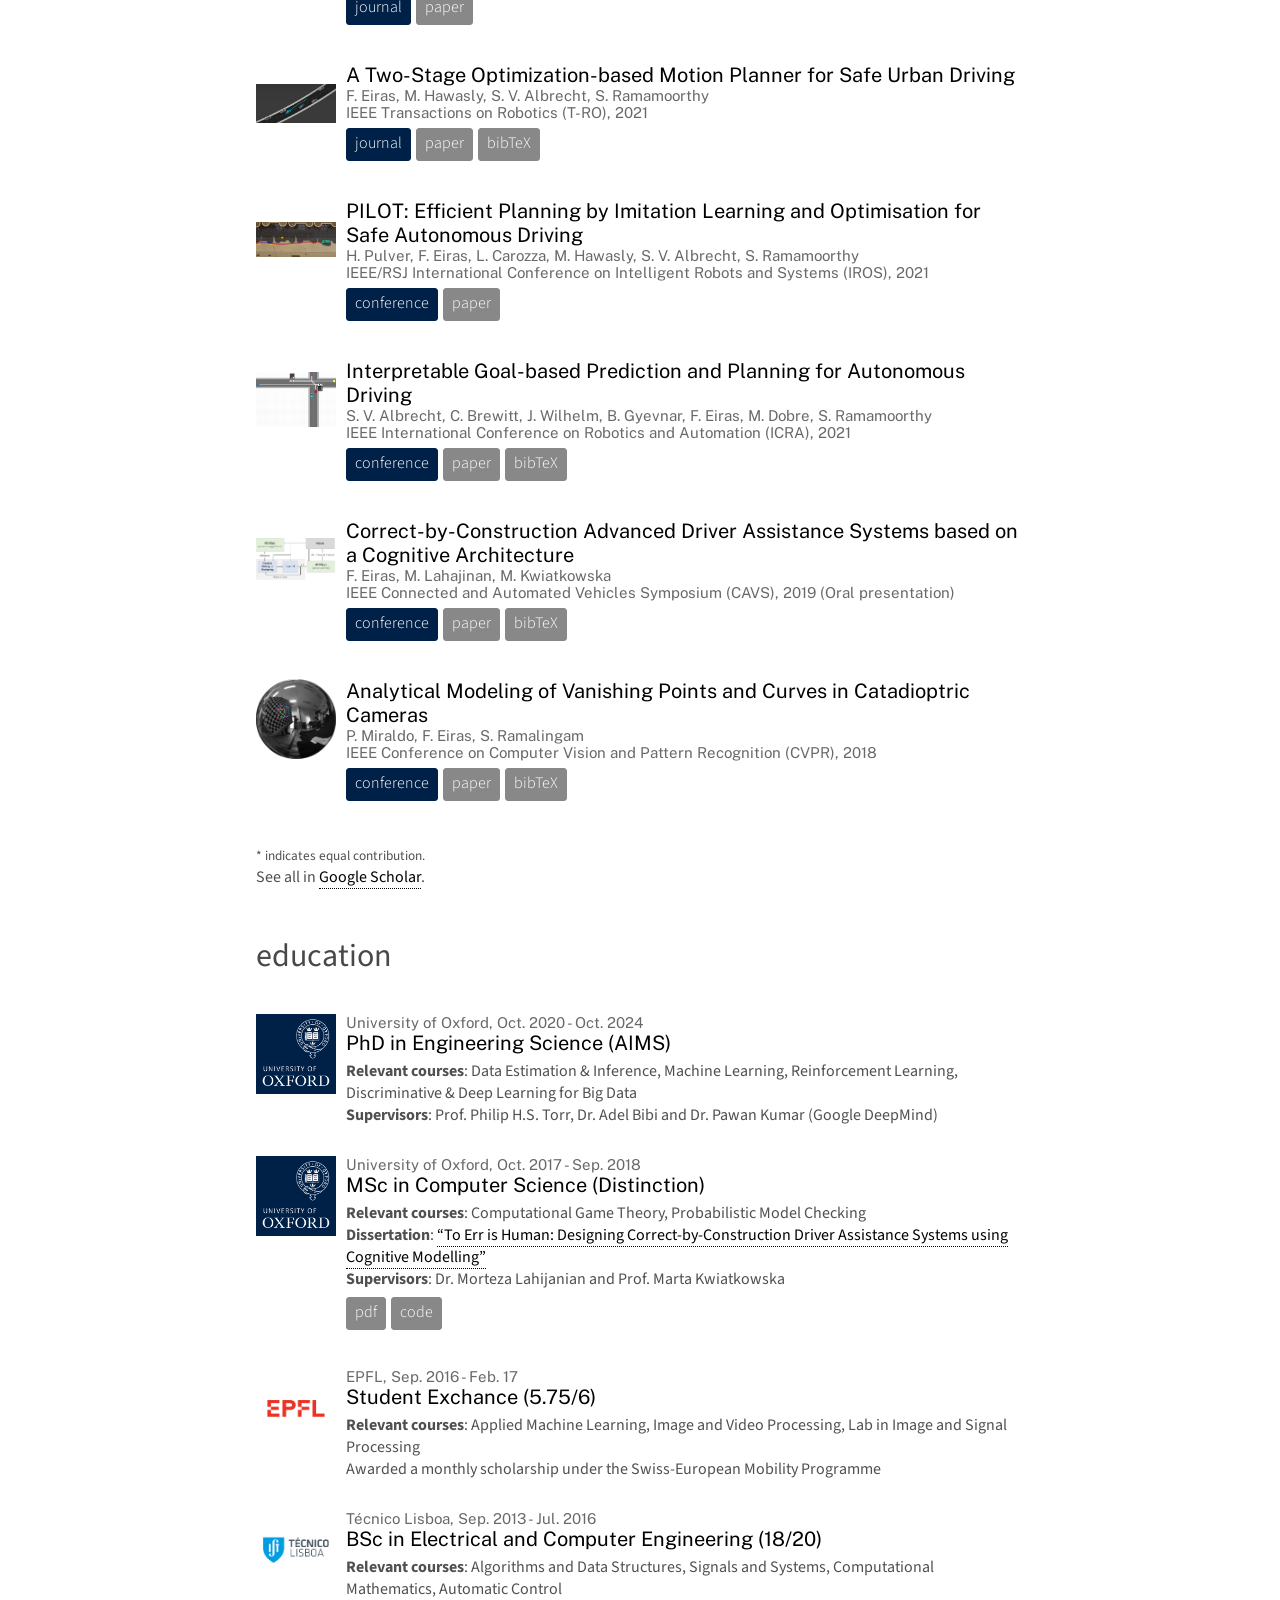
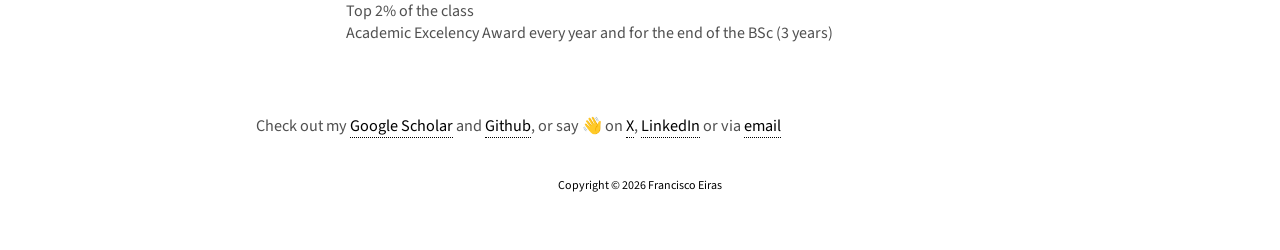
==== commit 89cfc50a: "SEO/meta fixes and new v2 site preview - Fix malformed description meta tag, robots nofollow, add OG" ====
--- a/index.html
+++ b/index.html
@@ -3,14 +3,51 @@
 <head>
     <meta charset="utf-8">
     <meta name="google-site-verification" content="UBdIq9BH1xni1XgCd1I6ld6SmS1wssdcUc0EEES5TFY"/>
-    <meta name="Francisco Girbal Eiras" CONTENT="Founding AI Engineer @ Magentic | PhD @ University of Oxford">
-
-    <meta name="robots" content="index,nofollow">
+    <meta name="description" content="Founding AI Engineer @ Magentic | PhD @ University of Oxford">
+    <meta name="author" content="Francisco Girbal Eiras">
+
+    <meta name="robots" content="index,follow">
 
     <title>Francisco Girbal Eiras</title>
 
     <meta content="width=device-width, initial-scale=1" name="viewport" />
     <link rel="stylesheet" type="text/css" href="style.css">
+    <link rel="icon" type="image/svg+xml" href="favicon.svg">
+    <link rel="canonical" href="https://fgirbal.github.io/">
+
+    <meta property="og:type" content="website">
+    <meta property="og:title" content="Francisco Girbal Eiras">
+    <meta property="og:description" content="Founding AI Engineer @ Magentic | PhD @ University of Oxford">
+    <meta property="og:url" content="https://fgirbal.github.io/">
+
+    <meta name="twitter:card" content="summary">
+    <meta name="twitter:title" content="Francisco Girbal Eiras">
+    <meta name="twitter:description" content="Founding AI Engineer @ Magentic | PhD @ University of Oxford">
+
+    <script type="application/ld+json">
+    {
+        "@context": "https://schema.org",
+        "@type": "Person",
+        "name": "Francisco Girbal Eiras",
+        "url": "https://fgirbal.github.io/",
+        "jobTitle": "Founding AI Engineer",
+        "worksFor": {
+            "@type": "Organization",
+            "name": "Magentic"
+        },
+        "alumniOf": [
+            {"@type": "CollegeOrUniversity", "name": "University of Oxford"},
+            {"@type": "CollegeOrUniversity", "name": "EPFL"},
+            {"@type": "CollegeOrUniversity", "name": "Instituto Superior Técnico"}
+        ],
+        "sameAs": [
+            "https://scholar.google.com/citations?user=O_iJTgYAAAAJ&hl=en",
+            "https://github.com/fgirbal",
+            "https://twitter.com/fgirbal",
+            "https://www.linkedin.com/in/franciscogirbaleiras/"
+        ]
+    }
+    </script>
 
     <base target="_blank">
 </head>
@@ -589,8 +626,11 @@
     </div>
 
     <div id="footer">
-        Copyright © 2023 Francisco Eiras
+        Copyright © <span id="copyright-year">2023</span> Francisco Eiras
     </div>
+    <script>
+        document.getElementById('copyright-year').textContent = new Date().getFullYear();
+    </script>
 </div>
 </body>
 </html>
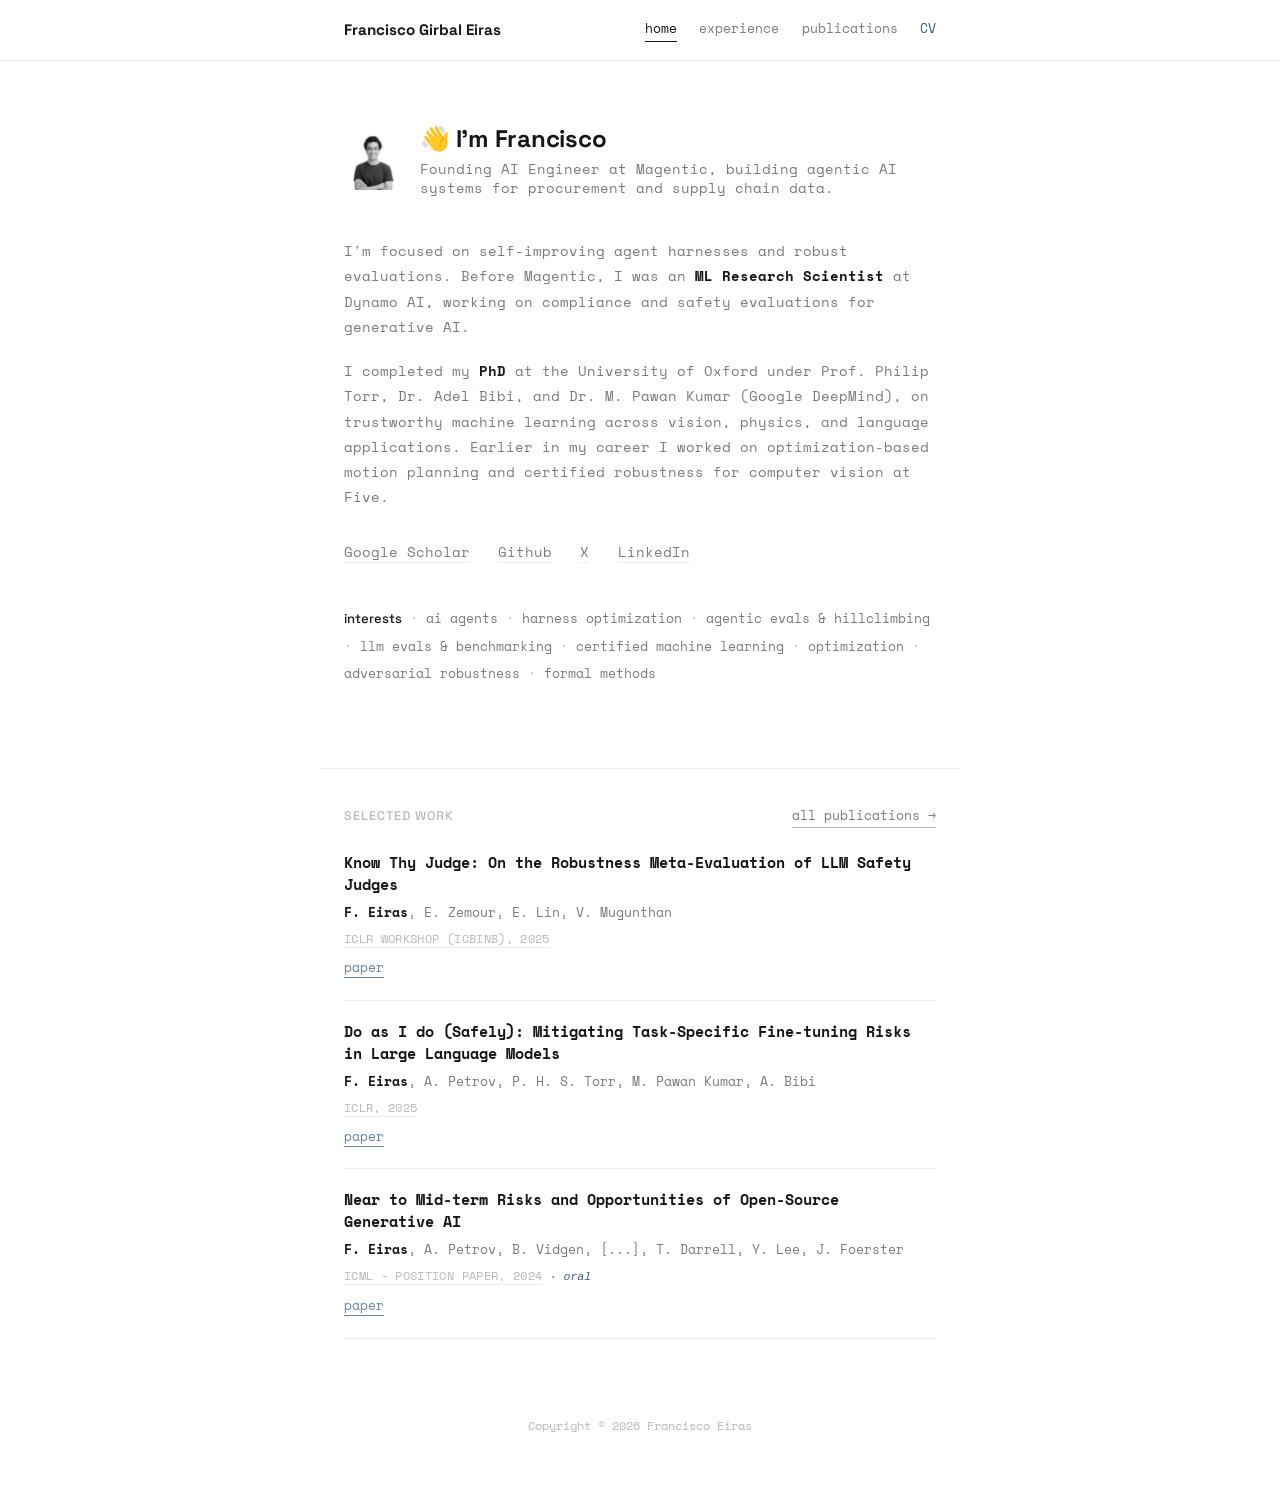
==== commit 197e1cb1: "Promote v2 to the live site, update CV - Move v2/ (mono/grotesk redesign: home, experience & educati" ====
--- a/index.html
+++ b/index.html
@@ -1,18 +1,16 @@
 <!DOCTYPE html>
-<html>
+<html lang="en">
 <head>
     <meta charset="utf-8">
-    <meta name="google-site-verification" content="UBdIq9BH1xni1XgCd1I6ld6SmS1wssdcUc0EEES5TFY"/>
-    <meta name="description" content="Founding AI Engineer @ Magentic | PhD @ University of Oxford">
+    <meta name="description" content="Francisco Girbal Eiras — Founding AI Engineer @ Magentic | PhD @ University of Oxford">
     <meta name="author" content="Francisco Girbal Eiras">
-
     <meta name="robots" content="index,follow">
+    <meta name="viewport" content="width=device-width, initial-scale=1">
 
     <title>Francisco Girbal Eiras</title>
 
-    <meta content="width=device-width, initial-scale=1" name="viewport" />
-    <link rel="stylesheet" type="text/css" href="style.css">
     <link rel="icon" type="image/svg+xml" href="favicon.svg">
+    <link rel="stylesheet" href="style.css">
     <link rel="canonical" href="https://fgirbal.github.io/">
 
     <meta property="og:type" content="website">
@@ -52,585 +50,70 @@
     <base target="_blank">
 </head>
 <body>
-<div id="content-container">
-    <div id="header">
-        <!-- <div id="name">Francisco Girbal Eiras</div>
-        <div id="title">PhD student at the Autonomous Intelligent Machines and Systems CDT (University of Oxford)</div> -->
 
-        <div class="header-paragraph">
-            👋,<br><br>
-            I'm <b>Francisco</b>, a Founding AI Engineer at Magentic, building agentic AI systems for procurement and supply chain data, focused on self-improving agent harnesses and robust evaluations.<br><br>
-            Previously I was an ML Research Scientist at Dynamo AI on compliance and safety evaluations for generative AI, and completed my PhD at the University of Oxford under the supervision of Prof. Philip Torr, Dr. Adel Bibi, and Dr. M. Pawan Kumar (Google DeepMind), working on trustworthy machine learning with an emphasis on safety and security of large language models.<br><br>
-            🔗 Check out my <a href="https://scholar.google.com/citations?user=O_iJTgYAAAAJ&hl=en">Google Scholar</a> and <a href="https://github.com/fgirbal">Github</a>, or say hello on <a href="https://twitter.com/fgirbal">X</a>, <a href="https://www.linkedin.com/in/franciscogirbaleiras/">LinkedIn</a> or <a href="mailto:removeifhuman-francisco.girbal@gmail.com">email</a>.
+    <nav class="site-nav">
+        <div class="wrap">
+            <a target="_self" href="index.html" class="brand">Francisco Girbal Eiras</a>
+            <button class="nav-toggle" id="nav-toggle" aria-label="Menu" aria-expanded="false" aria-controls="nav-links">
+                <span></span><span></span><span></span>
+            </button>
+            <div class="nav-links" id="nav-links">
+                <a target="_self" href="index.html" aria-current="page">home</a>
+                <a target="_self" href="experience.html">experience</a>
+                <a target="_self" href="publications.html">publications</a>
+                <a class="cv-link" href="docs/CV.pdf">CV</a>
+            </div>
         </div>
-    </div>
-    <div id="nav">
-        <div class="nav-elem"><a target="_self" href="#experience">experience</a></div>
-        <div class="nav-elem">•</div>
-        <div class="nav-elem"><a target="_self" href="#publications">publications & talks</a></div>
-        <div class="nav-elem">•</div>
-        <div class="nav-elem"><a target="_self" href="#education">education</a></div>
-        <div class="nav-elem">•</div>
-        <div class="nav-elem"><a target="_self" href="#contact">contact</a></div>
-        <div class="nav-elem">•</div>
-        <div class="nav-elem"><a href="docs/CV.pdf">CV (pdf)</a></div>
-    </div>
+    </nav>
 
-    <div class="content-section" id="experience">
-        <!-- <div class="section-title">experience</div>
-        <div class="section-divider"></div> -->
-
-        <div class="section-content">
-            <div class="content-subsection">
-                <div class="subsection-left">
-                    <div class="subsection-image image-padded" id="magentic-logo"></div>
-                </div>
-                <div class="subsection-right">
-                    <div class="subsection-subtitle"><a href='http://magentic.com'>Magentic</a>, Nov. 2025 - Present</div>
-                    <div class="subsection-title">Founding AI Engineer</div>
-                    <div class="subsection-description">
-                    • Introduced Magentic's first agent and lead the ongoing development of its architecture, validating design choices through experimentation against eval suites built from real procurement data<br>
-                    • Continuously improving system reliability through an iterative loop combining hillclimbing, feedback integration, and model routing as new data and edge cases emerge<br>
-                    • Embedding human-in-the-loop design throughout, balancing agent autonomy with oversight to match the risk profile of procurement and supply chain stakeholders
-                    </div>
-                </div>
+    <header class="hero wrap">
+        <div class="top">
+            <div class="hero-photo">
+                <img src="img/profile.jpg" alt="Photo of Francisco Girbal Eiras">
             </div>
-            
-            <div class="content-subsection">
-                <div class="subsection-left">
-                    <div class="subsection-image image-padded" id="dynamo-logo"></div>
-                </div>
-                <div class="subsection-right">
-                    <div class="subsection-subtitle"><a href='http://dynamo.ai'>Dynamo AI</a>, Nov. 2024 - Oct. 2025</div>
-                    <div class="subsection-title">ML Research Scientist</div>
-                    <div class="subsection-description">
-                    • Led the research team developing agentic red-team evaluations for LLMs, targeting custom safety specifications in conversational and tool-using agents<br>
-                    • Designed automated pipelines to increase adversarial coverage and behavioral diversity across evaluation scenarios<br>
-                    • Contributed to core research efforts, including a first-author paper on the robustness of LLM safety judges and a medical benchmarking hallucination paper
-                    </div>
-                </div>
+            <div>
+                <h1 class="hero-name"><span class="wave">👋</span> I'm Francisco</h1>
+                <p class="hero-tagline">Founding AI Engineer at Magentic, building agentic AI systems for procurement and supply chain data.</p>
             </div>
-
-            <div class="content-subsection">
-                <div class="subsection-left">
-                    <div class="subsection-image image-padded" id="five-logo"></div>
-                </div>
-                <div class="subsection-right">
-                    <div class="subsection-subtitle"><a href='http://five.ai'>Five</a>, Dec. 2022 - Jun. 2023</div>
-                    <div class="subsection-title">Research Scientist Intern</div>
-                    <div class="subsection-description">
-                    Worked on efficient methods to perform zero-shot and weakly-supervised referring image segmentation (i.e., segmenting an object in an image that is referred in a natural language sentence), achieving new state-of-the-art performance in the field.
-                    </div>
-                </div>
-            </div>
-            <div class="content-subsection">
-                <div class="subsection-left">
-                    <div class="subsection-image image-padded"></div>
-                </div>
-                <div class="subsection-right">
-                    <div class="subsection-subtitle"><a href='http://five.ai'>Five</a>, Jun. 2021 - Sep. 2021</div>
-                    <div class="subsection-title">Research Scientist Intern</div>
-                    <div class="subsection-description">
-                        Extended the certified robustness technique of randomized smoothing from isotropic ℓp balls to <i>anisotropic</i> certificates through a simplified Lipschitz analysis-based framework.
-                    </div>
-                </div>
-            </div>
-            <!-- <div class="content-subsection">
-                <div class="subsection-left">
-                    <div class="subsection-image image-padded" style='background-image: url("img/oxford.png")'></div>
-                </div>
-                <div class="subsection-right">
-                    <div class="subsection-subtitle"><a href='http://aims.robots.ox.ac.uk'>University of Oxford</a>, Oct. 2020 - Aug. 2024 (Expected)</div>
-                    <div class="subsection-title">PhD Candidate, Autonomous Intelligent Machines and Systems CDT</div>
-                    <div class="subsection-description">
-                    Studying and developing research within the areas of machine learning, computer vision, optimization and verification as part of Oxford’s <a href="https://aims.robots.ox.ac.uk/">Autonomous Intelligent Machines and Systems (AIMS) Center for Doctoral Training (CDT) programme</a>. Scholarship partially funded by FiveAI Ltd.
-                    </div>
-                </div>
-            </div> -->
-            <div class="content-subsection">
-                <div class="subsection-left">
-                    <div class="subsection-image image-padded"></div>
-                </div>
-                <div class="subsection-right">
-                    <div class="subsection-subtitle"><a href='http://five.ai'>Five</a>, Sep. 2018 - Sep. 2020</div>
-                    <div class="subsection-title">Research Engineer</div>
-                    <div class="subsection-description">
-                    • Led the development of safe and scalable optimization-based motion planning algorithms, working in a team with research scientists and software engineers<br>
-                    • Published and presented research work developed at top tier conferences and journals within the robotics community, as well as to non-technical audiences<br>
-                    • Wrote and reviewed research and development code, ensuring CI with other tools within the company
-                    </div>
-                </div>
-            </div>
-            <!-- <div class="content-subsection">
-                <div class="subsection-left">
-                    <div class="subsection-image image-padded" style='background-image: url("img/isr.svg")'></div>
-                </div>
-                <div class="subsection-right">
-                    <div class="subsection-subtitle"><a href="http://welcome.isr.tecnico.ulisboa.pt/">Institute for Systems and Robotics, Lisbon</a>, Apr. 2017 - Sep. 17</div>
-                    <div class="subsection-title">Graduate Research Assistant</div>
-                    <div class="subsection-description">Developed new methods to perform pose estimation using vanishing points in general (central and non-central) omnidirectional cameras leading to a CVPR 2018 paper.</div>
-                </div>
-            </div> -->
-            <!-- <div class="content-subsection">
-                <div class="subsection-left">
-                    <div class="subsection-image image-padded" style='background-image: url("img/isr.svg")'></div>
-                </div>
-                <div class="subsection-right">
-                    <div class="subsection-subtitle"><a href="http://welcome.isr.tecnico.ulisboa.pt/">Institute for Systems and Robotics, Lisbon</a>, Apr. 2016 - Sep. 16</div>
-                    <div class="subsection-title">Research Student (Undergraduate)</div>
-                    <div class="subsection-description">Constructed modules for gesture recognition through supervised learning using RGB-D cameras, from simple binary classification gestures (e.g. waving) to more complex regression ones (e.g. pointing estimation) and integrated them in a MOnarCH robot as part of the INSIDE project.</div>
-                </div>
-            </div> -->
-        </div>
-    </div>
-
-    <div class="content-section" id="publications">
-        <div class="section-title">publications & talks</div>
-        <div class="section-divider"></div>
-
-        <!-- preprintS -->
-        <!-- <div class="section-subtitle">• preprint:</div> -->
-
-        <div class="section-content">
-            <div class="content-subsection">
-                <div class="subsection-left">
-                    <div class="subsection-image" style='background-image: url("img/2025_know.png")'></div>
-                </div>
-                <div class="subsection-right">
-                    <div class="subsection-title">Know Thy Judge: On the Robustness Meta-Evaluation of LLM Safety Judges</div>
-                    <div class="subsection-subtitle">
-                        F. Eiras, E. Zemour, E. Lin, V. Mugunthan<br>
-                        <a href="https://sites.google.com/view/icbinb-2025">Internatinal Conference on Learning Representations (ICLR) Workshop Proceedings, 2025</a>
-                    </div>
-                    <div class="subsection-nav">
-                        <div class="subsection-description-btn">workshop proceedings</div>
-                        <a class="subsection-link" href="https://www.arxiv.org/abs/2503.04474">paper</a>
-                    </div>
-                </div>
-            </div>
-
-            <div class="content-subsection">
-                <div class="subsection-left">
-                    <div class="subsection-image" style='background-image: url("img/2024_mimicking.png")'></div>
-                </div>
-                <div class="subsection-right">
-                    <div class="subsection-title">Do as I do (Safely): Mitigating Task-Specific Fine-tuning Risks in Large Language Models</div>
-                    <div class="subsection-subtitle">
-                        F. Eiras, A. Petrov, <a href="https://www.robots.ox.ac.uk/~phst/">P. H. S. Torr</a>, <a href="https://mpawankumar.info/">M. Pawan Kumar</a>, <a href="https://adelbibi.com">A. Bibi</a><br>
-                        <a href="https://iclr.cc/Conferences/2025">Internatinal Conference on Learning Representations (ICLR), 2025</a>
-                    </div>
-                    <div class="subsection-nav">
-                        <div class="subsection-description-btn">conference</div>
-                        <a class="subsection-link" href="https://arxiv.org/abs/2406.10288">paper</a>
-                    </div>
-                </div>
-            </div>
-
-            <div class="content-subsection">
-                <div class="subsection-left">
-                    <div class="subsection-image" style='background-image: url("img/2024_risks_and_ops.png")'></div>
-                </div>
-                <div class="subsection-right">
-                    <div class="subsection-title">Risks and Opportunities of Open-Source Generative AI</div>
-                    <div class="subsection-subtitle">
-                        F. Eiras, A. Petrov, B. Vidgen, [...], T. Darrell, Y. Lee, J. Foerster<br>
-                        <a>arXiv, 2024</a>
-                    </div>
-                    <div class="subsection-nav">
-                        <div class="subsection-description-btn">arxiv</div>
-                        <a class="subsection-link" href="https://arxiv.org/abs/2405.08597">paper</a>
-                    </div>
-                </div>
-            </div>
-            
-            <div class="content-subsection">
-                <div class="subsection-left">
-                    <div class="subsection-image" style='background-image: url("img/2024_near_to_mid.png")'></div>
-                </div>
-                <div class="subsection-right">
-                    <div class="subsection-title">Near to Mid-term Risks and Opportunities of Open-Source Generative AI</div>
-                    <div class="subsection-subtitle">
-                        F. Eiras, A. Petrov, B. Vidgen, [...], T. Darrell, Y. Lee, J. Foerster<br>
-                        <a href="https://icml.cc/Conferences/2024">International Conference of Machine Learning (ICML) - Position Paper, 2024</a>
-                    </div>
-                    <div class="subsection-nav">
-                        <div class="subsection-description-btn">conference</div>
-                        <div class="subsection-description-btn" style="background-color: #AF3235; border-color: #AF3235;">oral</div>
-                        <a class="subsection-link" href="https://arxiv.org/abs/2404.17047">paper</a>
-                    </div>
-                </div>
-            </div>
-
-            <div class="content-subsection">
-                <div class="subsection-left">
-                    <div class="subsection-image" style='background-image: url("img/2024_pinns.png")'></div>
-                </div>
-                <div class="subsection-right">
-                    <div class="subsection-title">Efficient Error Certification of Physics-Informed Neural Networks</div>
-                    <div class="subsection-subtitle">
-                        F. Eiras, <a href="https://adelbibi.com">A. Bibi</a>, R. Bunel, K. Dj Dvijotham, <a href="https://www.robots.ox.ac.uk/~phst/">P. H. S. Torr</a>, <a href="https://mpawankumar.info/">M. Pawan Kumar</a><br>
-                        <a href="https://icml.cc/Conferences/2024">International Conference of Machine Learning (ICML), 2024</a>
-                    </div>
-                    <div class="subsection-nav">
-                        <div class="subsection-description-btn">conference</div>
-                        <a class="subsection-link" href="https://arxiv.org/abs/2305.10157">paper</a>
-                    </div>
-                </div>
-            </div>
-            
-            <div class="content-subsection">
-                <div class="subsection-left">
-                    <div class="subsection-image" style='background-image: url("img/2023_ssc.png")'></div>
-                </div>
-                <div class="subsection-right">
-                    <div class="subsection-title">Segment, Select, Correct: A Framework for Weakly-Supervised Referring Segmentation</div>
-                    <div class="subsection-subtitle">
-                        F. Eiras, Kemal Oksuz, <a href="https://adelbibi.com">A. Bibi</a>, <a href="https://www.robots.ox.ac.uk/~phst/">P. H. S. Torr</a>, <a href="https://puneetkdokania.github.io/">P. K. Dokania</a><br>
-                        <a href="https://link.springer.com/book/10.1007/978-3-031-73232-4">European Conference on Computer Vision (ECCV) Workshop Proceedings, 2024</a></div>
-                    <div class="subsection-nav">
-                        <div class="subsection-description-btn">workshop proceedings</div>
-                        <a class="subsection-link" href="https://arxiv.org/abs/2310.13479">paper</a>
-                    </div>
-                </div>
-            </div>
-
-            <div class="content-subsection">
-                <div class="subsection-left">
-                    <div class="subsection-image" style='background-image: url("img/2023_pinns.png")'></div>
-                </div>
-                <div class="subsection-right">
-                    <div class="subsection-title">Provably Correct Physics-Informed Neural Networks</div>
-                    <div class="subsection-subtitle">
-                        F. Eiras, <a href="https://adelbibi.com">A. Bibi</a>, R. Bunel, K. Dj Dvijotham, <a href="https://www.robots.ox.ac.uk/~phst/">P. H. S. Torr</a>, <a href="https://mpawankumar.info/">M. Pawan Kumar</a><br>
-                        <a href="https://www.ml-verification.com/">2nd Workshop on Formal Verification of Machine Learning, ICML, 2023</a></a>
-                    </div>
-                    <div class="subsection-nav">
-                        <div class="subsection-description-btn">workshop</div>
-                        <div class="subsection-description-btn" style="background-color: #AF3235; border-color: #AF3235;">outstanding paper award</div>
-                        <a class="subsection-link" href="https://arxiv.org/abs/2305.10157">paper</a>
-                    </div>
-                </div>
-            </div>
-
-            <div class="content-subsection">
-                <div class="subsection-left">
-                    <div class="subsection-image" style='background-image: url("img/2023_certified_ml.png")'></div>
-                </div>
-                <div class="subsection-right">
-                    <div class="subsection-title">Towards Certified Machine Learning</div>
-                    <div class="subsection-subtitle">
-                        F. Eiras<br>
-                        Presented at Columbia University (hosted by Prof. Suman Jana), New York University (hosted by Prof. Jinyang Li & Prof. Joseph Tassardi), University of California, Berkeley (hosted by Prof. Somayeh Sojoudi), and Stanford University (hosted by Prof. Clark Barret)
-                    </div>
-                    <div class="subsection-nav">
-                        <div class="subsection-description-btn" style="background-color: #006795; border-color: #006795;">talk</div>
-                        <a class="subsection-link" href="docs/certified_ml_07_2023.pdf">slides</a>
-                    </div>
-                </div>
-            </div>
-
-            <div class="content-subsection">
-                <div class="subsection-left">
-                    <div class="subsection-image" style='background-image: url("img/2023_s_lipchitzness.png")'></div>
-                </div>
-                <div class="subsection-right">
-                    <div class="subsection-title">Certifying Ensembles: A General Certification Theory with S-Lipschitzness</div>
-                    <div class="subsection-subtitle">
-                        A. Petrov*, F. Eiras, A. Sanyal, <a href="https://www.robots.ox.ac.uk/~phst/">P. H. S. Torr</a>, <a href="https://adelbibi.com">A. Bibi</a>*<br>
-                        <a href="https://icml.cc/Conferences/2023">International Conference of Machine Learning (ICML), 2023</a>
-                    </div>
-                    <div class="subsection-nav">
-                        <div class="subsection-description-btn">conference</div>
-                        <a class="subsection-link" href="https://arxiv.org/abs/2304.13019">paper</a>
-                    </div>
-                </div>
-            </div>
-
-            <!-- <div class="content-subsection">
-                <div class="subsection-left">
-                    <div class="subsection-image" style='background-image: url("img/2023_faithful_kd.png")'></div>
-                </div>
-                <div class="subsection-right">
-                    <div class="subsection-title">Faithful Knowledge Distillation</div>
-                    <div class="subsection-subtitle">
-                        T. Lamb, R. Bunel, K. Dj Dvijotham, <a href="https://www.robots.ox.ac.uk/~phst/">P. H. S. Torr</a>, <a href="https://mpawankumar.info/">M. Pawan Kumar</a>, F. Eiras<br>
-                        <a>arXiv, 2023</a>
-                    </div>
-                    <div class="subsection-nav">
-                        <div class="subsection-description-btn">preprint</div>
-                        <a class="subsection-link" href="https://arxiv.org/abs/2306.04431">paper</a>
-                    </div>
-                </div>
-            </div> -->
-
-            <div class="content-subsection">
-                <div class="subsection-left">
-                    <div class="subsection-image" style='background-image: url("img/2023_rancer.png")'></div>
-                </div>
-                <div class="subsection-right">
-                    <div class="subsection-title">RANCER: Non-Axis Aligned Anisotropic Certification with Randomized Smoothing</div>
-                    <div class="subsection-subtitle">
-                        T. Rumezhak, F. Eiras, <a href="https://www.robots.ox.ac.uk/~phst/">P. H. S. Torr</a>, <a href="https://adelbibi.com">A. Bibi</a><br>
-                        <a href="https://wacv2023.thecvf.com/">IEEE/CVF Winter Conference on Applications of Computer Vision (WACV), 2023</a>
-                    </div>
-                    <div class="subsection-nav">
-                        <div class="subsection-description-btn">conference</div>
-                        <a class="subsection-link" href="https://openaccess.thecvf.com/content/WACV2023/papers/Rumezhak_RANCER_Non-Axis_Aligned_Anisotropic_Certification_With_Randomized_Smoothing_WACV_2023_paper.pdf">paper</a>
-                    </div>
-                </div>
-            </div>
-        <!-- </div> -->
-
-        <!-- JOURNALS -->
-        <!-- <div class="section-subtitle">• Journal:</div> -->
-        <!-- <div class="section-content"> -->
-            <div class="content-subsection">
-                <div class="subsection-left">
-                    <div class="subsection-image" style='background-image: url("img/2021_ancer.gif")'></div>
-                </div>
-                <div class="subsection-right">
-                    <div class="subsection-title">ANCER: Anisotropic Certification via Sample-wise Volume Maximization</div>
-                    <div class="subsection-subtitle">F. Eiras*, <a href="https://cemse.kaust.edu.sa/ece/people/person/motasem-alfarra">M. Alfarra</a>*, <a href="https://mpawankumar.info/">M. Pawan Kumar</a>, <a href="https://www.robots.ox.ac.uk/~phst/">P. H. S. Torr</a>, <a href="https://puneetkdokania.github.io/">P. K. Dokania</a>, <a href="http://www.bernardghanem.com/">B. Ghanem</a>, <a href="https://adelbibi.com">A. Bibi</a>*<br><a href="https://www.jmlr.org/tmlr/index.html">TMLR, 2022</a></div>
-                    <div class="subsection-nav">
-                        <div class="subsection-description-btn">journal</div>
-                        <a class="subsection-link" href="https://arxiv.org/abs/2107.04570">paper</a>
-                    </div>
-                </div>
-            </div>
-            <div class="content-subsection">
-                <div class="subsection-left">
-                    <div class="subsection-image" style='background-image: url("img/two_stage.png")'></div>
-                </div>
-                <div class="subsection-right">
-                    <div class="subsection-title">A Two-Stage Optimization-based Motion Planner for Safe Urban Driving</div>
-                    <div class="subsection-subtitle">F. Eiras, M. Hawasly, <a href="https://agents.inf.ed.ac.uk/stefano-albrecht/">S. V. Albrecht</a>, <a href="http://homepages.inf.ed.ac.uk/sramamoo/">S. Ramamoorthy</a><br><a href="https://www.ieee-ras.org/publications/t-ro">IEEE Transactions on Robotics (T-RO), 2021</a></div>
-                    <div class="subsection-nav">
-                        <div class="subsection-description-btn">journal</div>
-                        <a class="subsection-link" href="https://arxiv.org/abs/2002.02215">paper</a>
-                        <a class="subsection-link" href="docs/eiras2021twostage.bib">bibTeX</a>
-                    </div>
-                </div>
-            </div>
-        <!-- </div> -->
-
-        <!-- CONFERENCES -->
-        <!-- <div class="section-subtitle">• Conference:</div> -->
-        <!-- <div class="section-content"> -->
-
-            <div class="content-subsection">
-                <div class="subsection-left">
-                    <div class="subsection-image" style='background-image: url("img/2020_pilot.png")'></div>
-                </div>
-                <div class="subsection-right">
-                    <div class="subsection-title">PILOT: Efficient Planning by Imitation Learning and Optimisation for Safe Autonomous Driving</div>
-                    <div class="subsection-subtitle">H. Pulver, F. Eiras, L. Carozza, M. Hawasly, <a href="https://agents.inf.ed.ac.uk/stefano-albrecht/">S. V. Albrecht</a>, <a href="http://homepages.inf.ed.ac.uk/sramamoo/">S. Ramamoorthy</a><br><a href="https://www.iros2021.org/">IEEE/RSJ International Conference on Intelligent Robots and Systems (IROS), 2021</a></div>
-                    <div class="subsection-nav">
-                        <div class="subsection-description-btn">conference</div>
-                        <a class="subsection-link" href="https://arxiv.org/abs/2011.00509">paper</a>
-                    </div>
-                </div>
-            </div>
-
-            <!-- <div class="content-subsection">
-                <div class="subsection-left">
-                    <div class="subsection-image" style='background-image: url("img/2021_occluded.png")'></div>
-                </div>
-                <div class="subsection-right">
-                    <div class="subsection-title">Interpretable Goal Recognition in the Presence of Occluded Factors for Autonomous Vehicles</div>
-                    <div class="subsection-subtitle">
-                        <a href="https://homepages.inf.ed.ac.uk/jhanna2/">J. P. Hannah</a>, A. Rahman, E. Fosong, F. Eiras, M. Dobre, J. Redford, <a href="http://homepages.inf.ed.ac.uk/sramamoo/">S. Ramamoorthy</a> <a href="https://agents.inf.ed.ac.uk/stefano-albrecht/">S. V. Albrecht</a>
-                        <br>
-                        <a href="https://www.iros2021.org/">IEEE/RSJ International Conference on Intelligent Robots and Systems (IROS), 2021</a></div>
-                    <div class="subsection-nav">
-                        <div class="subsection-description-btn">conference</div>
-                        <a class="subsection-link" href="https://arxiv.org/abs/2108.02530">paper</a>
-                    </div>
-                </div>
-            </div> -->
-
-            <div class="content-subsection">
-                <div class="subsection-left">
-                    <div class="subsection-image" style='background-image: url("img/mcts_gr.png")'></div>
-                </div>
-                <div class="subsection-right">
-                    <div class="subsection-title">Interpretable Goal-based Prediction and Planning for Autonomous Driving</div>
-                    <div class="subsection-subtitle"><a href="https://agents.inf.ed.ac.uk/stefano-albrecht/">S. V. Albrecht</a>, C. Brewitt, J. Wilhelm, B. Gyevnar, F. Eiras, M. Dobre, <a href="http://homepages.inf.ed.ac.uk/sramamoo/">S. Ramamoorthy</a><br><a href="http://www.icra2021.org/">IEEE International Conference on Robotics and Automation (ICRA), 2021</a></div>
-                    <div class="subsection-nav">
-                        <div class="subsection-description-btn">conference</div>
-                        <a class="subsection-link" href="https://arxiv.org/abs/2002.02277">paper</a>
-                        <a class="subsection-link" href="docs/albrecht2021interpretable.bib">bibTeX</a>
-                    </div>
-                </div>
-            </div>
-
-            <!-- <div class="content-subsection">
-                <div class="subsection-left">
-                    <div class="subsection-image" style='background-image: url("img/parot.png")'></div>
-                </div>
-                <div class="subsection-right">
-                    <div class="subsection-title">PaRoT: A Practical Framework for Robust Deep Neural Network Training</div>
-                    <div class="subsection-subtitle">E. Ayers, F. Eiras, M. Hawasly, I. Whiteside <br><a href="https://ti.arc.nasa.gov/events/nfm-2020/">12th NASA Formal Methods Symposium (NFM), 2020</a></div>
-                    <div class="subsection-nav">
-                        <div class="subsection-description-btn">conference</div>
-                        <a class="subsection-link" href="https://arxiv.org/abs/2001.02152">paper</a>
-                        <a class="subsection-link" href="docs/ayers2020parot.bib">bibTeX</a>
-                    </div>
-                </div>
-            </div> -->
-
-            <div class="content-subsection">
-                <div class="subsection-left">
-                    <div class="subsection-image" style='background-image: url("img/cbc_adas.png")'></div>
-                </div>
-                <div class="subsection-right">
-                    <div class="subsection-title">Correct-by-Construction Advanced Driver Assistance Systems based on a Cognitive Architecture</div>
-                    <div class="subsection-subtitle">F. Eiras, <a href='http://mortezalahijanian.com/index.html'>M. Lahajinan</a>, <a href="http://www.cs.ox.ac.uk/marta.kwiatkowska/">M. Kwiatkowska</a> <br><a href='http://ieee-cavs.edu.umh.es/'>IEEE Connected and Automated Vehicles Symposium (CAVS), 2019</a> (Oral presentation)</div>
-                    <div class="subsection-nav">
-                        <div class="subsection-description-btn">conference</div>
-                        <a class="subsection-link" href="https://arxiv.org/abs/1907.09603">paper</a>
-                        <a class="subsection-link" href="docs/eiras2019correct.bib">bibTeX</a>
-                    </div>
-                </div>
-            </div>
-
-            <div class="content-subsection">
-                <div class="subsection-left">
-                    <div class="subsection-image" style='background-image: url("img/cube.png")'></div>
-                </div>
-                <div class="subsection-right">
-                    <div class="subsection-title">Analytical Modeling of Vanishing Points and Curves in Catadioptric Cameras</div>
-                    <div class="subsection-subtitle"><a href='https://people.kth.se/~miraldo/'>P. Miraldo</a>, F. Eiras, <a href='https://www.cs.utah.edu/~srikumar/'>S. Ramalingam</a> <br><a href='http://cvpr2018.thecvf.com/'>IEEE Conference on Computer Vision and Pattern Recognition (CVPR), 2018</a></div>
-                    <div class="subsection-nav">
-                        <div class="subsection-description-btn">conference</div>
-                        <a class="subsection-link" href="https://arxiv.org/abs/1804.09460">paper</a>
-                        <a class="subsection-link" href="docs/miraldo2018analytical.bib">bibTeX</a>
-                    </div>
-                </div>
-            </div>
-        <!-- </div> -->
-
-        <!-- WORKSHOPS -->
-        <!-- <div class="section-subtitle">• Workshop:</div> -->
-        <!-- <div class="section-content"> -->
-            <!-- <div class="content-subsection">
-                <div class="subsection-left">
-                    <div class="subsection-image" style='background-image: url("img/robust_autonomy_2020.png")'></div>
-                </div>
-                <div class="subsection-right">
-                    <div class="subsection-title">
-                        An Optimization-based Motion Planner for Safe Autonomous Driving
-                    </div>
-                    <div class="subsection-subtitle">
-                        F. Eiras, M. Hawasly, <a href="https://agents.inf.ed.ac.uk/stefano-albrecht/">S. V. Albrecht</a>, <a href="http://homepages.inf.ed.ac.uk/sramamoo/">S. Ramamoorthy</a><br><a href='https://sites.google.com/view/rss2020robustautonomy/home'>RSS 2020: Workshop on Safe Autonomy</a>
-                    </div>
-                    <div class="subsection-nav">
-                        <div class="subsection-description-btn">workshop</div>
-                        <a class="subsection-link" href="https://openreview.net/pdf?id=s4nJ5EZy_N1">pdf</a>
-                    </div>
-                </div>
-            </div>
-            <div class="content-subsection">
-                <div class="subsection-left">
-                    <div class="subsection-image" style='background-image: url("img/ida_workshop.png")'></div>
-                </div>
-                <div class="subsection-right">
-                    <div class="subsection-title">Autonomous Driving with Interpretable Goal Recognition and Monte Carlo Tree Search</div>
-                    <div class="subsection-subtitle">C. Brewitt, <a href="https://agents.inf.ed.ac.uk/stefano-albrecht/">S. V. Albrecht</a>, J. Wilhelm, B. Gyevnar, F. Eiras, M. Dobre, <a href="http://homepages.inf.ed.ac.uk/sramamoo/">S. Ramamoorthy</a> <br><a href='https://sites.google.com/view/ida2020'>RSS 2020: Workshop on Interaction and Decision-Making in Autonomous-Driving</a></div>
-                    <div class="subsection-nav">
-                        <div class="subsection-description-btn">workshop</div>
-                        <a class="subsection-link" href="https://drive.google.com/file/d/1dIWMbcAN35v8mCCcccWDbbBo7pSbKGuW/view?usp=sharing">pdf</a>
-                    </div>
-                </div>
-            </div>
-            <div class="content-subsection">
-                <div class="subsection-left">
-                    <div class="subsection-image" style='background-image: url("img/diff_plots.png")'></div>
-                </div>
-                <div class="subsection-right">
-                    <div class="subsection-title">Towards Provably Correct Driver Assistance Systems through Stochastic Cognitive Modeling</div>
-                    <div class="subsection-subtitle">F. Eiras, <a href='http://mortezalahijanian.com/index.html'>M. Lahajinan</a> <br><a href='https://sites.google.com/view/rss19safe/home'>RSS 2019: Workshop on Safe Autonomy</a></div>
-                    <div class="subsection-nav">
-                        <div class="subsection-description-btn">workshop</div>
-                        <a class="subsection-link" href="https://openreview.net/pdf?id=H1luEtWjTE">pdf</a>
-                    </div>
-                </div>
-            </div> -->
         </div>
 
-        <div class="subsection-description" style="padding-bottom: 15px">
-            <small>* indicates equal contribution.</small><br>
-            See all in <a href="https://scholar.google.com/citations?user=O_iJTgYAAAAJ&hl=en">Google Scholar</a>.
+        <div class="hero-body">
+            <p>
+                I'm focused on self-improving agent harnesses and robust evaluations. Before Magentic, I was an
+                <b>ML Research Scientist</b> at Dynamo AI, working on compliance and safety evaluations for
+                generative AI.
+            </p>
+            <p>
+                I completed my <b>PhD</b> at the University of Oxford under Prof. Philip Torr, Dr. Adel Bibi, and
+                Dr. M. Pawan Kumar (Google DeepMind), on trustworthy machine learning across vision, physics, and
+                language applications. Earlier in my career I worked on optimization-based motion planning and
+                certified robustness for computer vision at Five.
+            </p>
         </div>
-    </div>
 
-    
+        <div class="social-row">
+            <a href="https://scholar.google.com/citations?user=O_iJTgYAAAAJ&hl=en">Google Scholar</a>
+            <a href="https://github.com/fgirbal">Github</a>
+            <a href="https://twitter.com/fgirbal">X</a>
+            <a href="https://www.linkedin.com/in/franciscogirbaleiras/">LinkedIn</a>
+        </div>
 
-    <div class="content-section" id="education">
-        <div class="section-title">education</div>
-        <div class="section-divider"></div>
-        <div class="section-content">
-            <div class="content-subsection">
-                <div class="subsection-left">
-                    <div class="subsection-image" style='background-image: url("img/oxford.png")'></div>
-                </div>
-                <div class="subsection-right">
-                    <div class="subsection-subtitle"><a href='http://ox.ac.uk'>University of Oxford</a>, Oct. 2020 - Oct. 2024</div>
-                    <div class="subsection-title">PhD in Engineering Science (AIMS)</div>
-                    <div class="subsection-description"><b>Relevant courses</b>: Data Estimation & Inference, Machine Learning, Reinforcement Learning, Discriminative & Deep Learning for Big Data<br>
-                    <b>Supervisors</b>: Prof. Philip H.S. Torr, Dr. Adel Bibi and Dr. Pawan Kumar (Google DeepMind)</div>
-                </div>
-            </div>
-            <div class="content-subsection">
-                <div class="subsection-left">
-                    <div class="subsection-image" style='background-image: url("img/oxford.png")'></div>
-                </div>
-                <div class="subsection-right">
-                    <div class="subsection-subtitle"><a href='http://ox.ac.uk'>University of Oxford</a>, Oct. 2017 - Sep. 2018</div>
-                    <div class="subsection-title">MSc in Computer Science (Distinction)</div>
-                    <div class="subsection-description"><b>Relevant courses</b>: Computational Game Theory, Probabilistic Model Checking<br><b>Dissertation</b>: <a href="docs/msc-thesis.pdf">“To Err is Human: Designing Correct-by-Construction Driver Assistance Systems using Cognitive Modelling”</a> <br>
-                    <b>Supervisors</b>: Dr. Morteza Lahijanian and Prof. Marta Kwiatkowska</div>
-                    <div class="subsection-nav">
-                        <a class="subsection-link" href="docs/msc-thesis.pdf">pdf</a>
-                        <a class="subsection-link" href="https://github.com/fgirbal/cbc_adas">code</a>
-                    </div>
-                </div>
-            </div>
-            <div class="content-subsection">
-                <div class="subsection-left">
-                    <div class="subsection-image" style='background-image: url("img/epfl_new.png")'></div>
-                </div>
-                <div class="subsection-right">
-                    <div class="subsection-subtitle"><a href='http://epfl.ch'>EPFL</a>, Sep. 2016 - Feb. 17</div>
-                    <div class="subsection-title">Student Exchance (5.75/6)</div>
-                    <div class="subsection-description"><b>Relevant courses</b>: Applied Machine Learning, Image and Video Processing, Lab in Image and Signal Processing<br>Awarded a monthly scholarship under the Swiss-European Mobility Programme</div>
-                </div>
-            </div>
-            <div class="content-subsection">
-                <div class="subsection-left">
-                    <div class="subsection-image" style='background-image: url("img/ist.png")'></div>
-                </div>
-                <div class="subsection-right">
-                    <div class="subsection-subtitle"><a href='https://tecnico.ulisboa.pt/en/'>Técnico Lisboa</a>, Sep. 2013 - Jul. 2016</div>
-                    <div class="subsection-title">BSc in Electrical and Computer Engineering (18/20)</div>
-                    <div class="subsection-description"><b>Relevant courses</b>: Algorithms and Data Structures, Signals and Systems, Computational Mathematics, Automatic Control<br>Top 2% of the class<br>Academic Excelency Award every year and for the end of the BSc (3 years)</div>
-                </div>
-            </div>
+        <p class="tag-line" id="skills-list"></p>
+    </header>
+
+    <section class="section wrap">
+        <div class="section-head">
+            <h2>Selected work</h2>
+            <a target="_self" class="see-all" href="publications.html">all publications &rarr;</a>
         </div>
-    </div>
+        <div id="pub-highlights"></div>
+    </section>
 
-    <div class="content-section" id="contact">
-        <div class="section-divider"></div>
-        <div class="subsection-description" style="font-size: 90%">
-            Check out my <a href="https://scholar.google.com/citations?user=O_iJTgYAAAAJ&hl=en">Google Scholar</a> and <a href="https://github.com/fgirbal">Github</a>, or say 👋 on <a href="https://twitter.com/fgirbal">X</a>, <a href="https://www.linkedin.com/in/franciscogirbaleiras/">LinkedIn</a> or via <a href="mailto:removeifhuman-francisco.girbal@gmail.com">email</a>
-        </div>
-    </div>
+    <footer class="site-footer wrap">
+        Copyright &copy; <span id="copyright-year">2026</span> Francisco Eiras
+    </footer>
 
-    <div id="footer">
-        Copyright © <span id="copyright-year">2023</span> Francisco Eiras
-    </div>
-    <script>
-        document.getElementById('copyright-year').textContent = new Date().getFullYear();
-    </script>
-</div>
+    <script src="data.js"></script>
+    <script src="script.js"></script>
 </body>
-</html>+</html>
--- a/style.css
+++ b/style.css
@@ -1,431 +1,604 @@
-@import url('https://fonts.googleapis.com/css?family=Source+Sans+Pro:300,400');
-@import url('https://fonts.googleapis.com/css2?family=Public+Sans&display=swap');
+@import url('https://fonts.googleapis.com/css2?family=Space+Mono:ital,wght@0,400;0,700;1,400&family=Space+Grotesk:wght@500;700&display=swap');
 
 :root {
-    --main-bg-color: #FFFFFF;
-    --name-color: #484848;
-    --title-color: #787878;
-    --nav-color: #000000;
-    --nav-hover-color: #585858;
-    --link-color: #000000;
-    --link-hover-color: #191919;
-    --section-title-color: #484848;
-    --section-divider-color: #E0E0E0;
-    --section-subtitle-color: #484848;
-    --ssection-title-color: #000000;
-    --ssection-subtitle-color: #696969;
-    --ssection-subtitle-link-color: #696969;
-    --ssection-description-color: #505050;
-    --ssection-link-bg-color: #888888;
-    --ssection-link-bg-hover-color: #FFFFFF;
-    --ssection-link-hover-color: #202020;
-    --ssection-link-bg-disabled-color: #DCDCDC;
-    --ssection-link-disabled-color: #202020;
-    --ssection-description-btn-bg-color: #002147;
-    --contact-color: #000000;
-    --footer-color: #000000;
-    --smaller-ssection-description-color: #464646;
+    --bg: #FFFFFF;
+    --ink: #161616;
+    --ink-soft: #7A7A7A;
+    --ink-faint: #B8B8B8;
+    --accent: #3D5A80;
+    --line: #ECECEC;
+}
+
+* {
+    box-sizing: border-box;
 }
 
 body {
-    font-family: 'Source Sans Pro', sans-serif;
-    font-size: 20px;
-    background-color: var(--main-bg-color)
-}
-
-#magentic-logo {
-    background-image: url("img/magentic_logo.svg");
-}
-
-#dynamo-logo {
-    background-image: url("img/dynamoai_logo_light.jpeg");
-}
-
-#five-logo {
-    background-image: url("img/five_logo.jpeg");
-}
-
-#content-container {
-    max-width: 48rem;
-    padding-top: 10rem;
-    padding-bottom: 3rem;
-    padding-right: 1rem;
-    padding-left: 1rem;
-    margin: auto
-}
-
-#header {
-    padding-bottom: 30px
-}
-
-.header-paragraph {
-    padding-top: 5px;
-    font-size: 90%;
-    color: var(--ssection-description-color);
-    margin-bottom: 50px;
-}
-
-.header-paragraph a {
-    border-bottom: 1px dotted var(--link-color);
-}
-
-.header-paragraph b {
-    color: var(--link-color);
-}
-
-.header-paragraph a:hover {
-    border-bottom: 1px dotted var(--link-hover-color);
-}
-
-#name {
-    color: var(--name-color);
-    font-weight: 400;
-    font-size: 200%;
-}
-
-#title {
-    color: var(--title-color)
-}
-
-#nav {
-    float: left;
-}
-
-.nav-elem {
-    color: var(--nav-color);
-    padding-right: 15px;
-    float: left;
-}
-
-.nav-elem a:hover {
-    color: var(--nav-hover-color);
-}
-
-.content-section {
-    padding-top: 30px;
-    clear: both
-}
-
-.section-title {
-    color: var(--section-title-color);
-    font-weight: 400;
-    font-size: 160%;
-}
-
-.section-subtitle {
-    color: var(--section-subtitle-color);
-    padding-top: 25px;
-    font-family: "Public Sans", sans-serif;
-    font-size: 100%;
-}
-
-.section-content {
-    padding-top: 30px;
-}
-
-.section-divider {
-    height: 0px;
-    background-color: var(--section-divider-color);
+    margin: 0;
+    background: var(--bg);
+    color: var(--ink);
+    font-family: 'Space Mono', monospace;
+    font-size: 15px;
+    line-height: 1.75;
+}
+
+.wrap {
+    max-width: 640px;
+    margin: 0 auto;
+    padding: 0 1.5rem;
+}
+
+a {
+    color: var(--ink);
+    text-decoration: none;
+    border-bottom: 1px solid var(--line);
+}
+
+a:hover {
+    color: var(--accent);
+    border-bottom-color: var(--accent);
+}
+
+/* ---------- nav ---------- */
+
+.site-nav {
+    position: sticky;
+    top: 0;
+    background: var(--bg);
+    border-bottom: 1px solid var(--line);
+    z-index: 10;
+}
+
+.site-nav .wrap {
+    display: flex;
+    align-items: center;
+    justify-content: space-between;
+    height: 3.75rem;
+}
+
+.brand {
+    font-family: 'Space Grotesk', sans-serif;
+    font-weight: 700;
+    font-size: 0.95rem;
+    color: var(--ink);
+    border: none;
+}
+
+.brand:hover {
+    color: var(--accent);
+}
+
+.nav-links {
+    display: flex;
+    gap: 1.4rem;
+    font-size: 0.8rem;
+}
+
+.nav-links a {
+    color: var(--ink-soft);
+    border-bottom: 1px solid transparent;
+}
+
+.nav-links a:hover,
+.nav-links a[aria-current="page"] {
+    color: var(--ink);
+    border-bottom-color: var(--ink);
+}
+
+.nav-links .cv-link {
+    color: var(--accent);
+    border-bottom-color: transparent;
+}
+
+.nav-links .cv-link:hover {
+    border-bottom-color: var(--accent);
+}
+
+.nav-toggle {
+    display: none;
+    flex-direction: column;
+    justify-content: center;
+    gap: 4px;
+    width: 22px;
+    height: 22px;
+    padding: 0;
+    background: none;
+    border: none;
+    cursor: pointer;
+}
+
+.nav-toggle span {
+    display: block;
     width: 100%;
-    margin-top: 5px;
-    margin-bottom: 5px;
-}
-
-.content-subsection {
-    clear: both;
-    margin-bottom: 30px;
-    display: table;
+    height: 1.5px;
+    background: var(--ink);
+    transition: transform 0.2s ease, opacity 0.2s ease;
+}
+
+.nav-toggle.open span:nth-child(1) {
+    transform: translateY(5.5px) rotate(45deg);
+}
+
+.nav-toggle.open span:nth-child(2) {
+    opacity: 0;
+}
+
+.nav-toggle.open span:nth-child(3) {
+    transform: translateY(-5.5px) rotate(-45deg);
+}
+
+/* ---------- hero ---------- */
+
+.hero {
+    padding-top: 4rem;
+    padding-bottom: 2.5rem;
+}
+
+.top {
+    display: flex;
+    align-items: center;
+    gap: 1.25rem;
+    margin-bottom: 2.5rem;
+}
+
+.hero-photo {
+    width: 56px;
+    height: 56px;
+    border-radius: 3px;
+    overflow: hidden;
+    flex-shrink: 0;
+}
+
+.hero-photo img {
     width: 100%;
-}
-
-.subsection-left {
-    display: table-cell;
-    width: 80px;
-    padding-right: 10px;
-    vertical-align: top;
-}
-
-.subsection-right {
-    display: table-cell;
-    vertical-align: top;
-}
-
-.subsection-title {
-    font-family: 'Public Sans', sans-serif;
-    font-weight: 400;
-    font-size: 100%;
-    color: var(--ssection-title-color);
-}
-
-.subsection-subtitle {
-    font-family: 'Public Sans', sans-serif;
-    font-weight: 400;
-    font-size: 75%;
-    color: var(--ssection-subtitle-color);
-}
-
-.subsection-subtitle a {
-    color: var(--ssection-subtitle-link-color);
-}
-
-.subsection-description {
-    padding-top: 5px;
-    font-size: 80%;
-    color: var(--ssection-description-color);
-}
-
-.subsection-image {
-    width: 100%;
-    height: 80px;
-    float: left;
-    background-size: contain;
-    background-repeat: no-repeat;
-    background-position: center;
-    margin-right: 10px;
-    margin-top: 0px;
-}
-
-.image-padded {
-    width: 70px;
-    height: 70px;
-    background-clip: content-box;
-}
-
-.subsection-nav {
+    height: 100%;
+    object-fit: cover;
+    display: block;
+    filter: grayscale(1);
+}
+
+.hero-name {
+    font-family: 'Space Grotesk', sans-serif;
+    font-weight: 700;
+    font-size: 1.5rem;
+    line-height: 1.2;
+    letter-spacing: -0.01em;
+    margin: 0;
+}
+
+.wave {
     display: inline-block;
-    padding-top: 7px;
-    font-size: 80%;
-}
-
-.subsection-link {
-    float: left;
-    font-weight: 300;
-    background-color: var(--ssection-link-bg-color);
-    color: white;
-    padding-left: 8px;
-    padding-right: 8px;
-    padding-top: 3px;
-    padding-bottom: 6px;
-    border-radius: 3px;
-    margin-right: 5px;
-    transition: all 0.4s ease-out;
-    border: 1px solid var(--ssection-link-bg-color);
-}
-
-.subsection-link:hover {
-    color: var(--ssection-link-hover-color);
-    background-color: var(--ssection-link-bg-hover-color);
-}
-
-.link-disabled {
-    color: var(--ssection-link-disabled-color);
-    background-color: var(--ssection-link-bg-disabled-color);
-}
-
-.subsection-description-btn {
-    float: left;
-    font-weight: 300;
-    background-color: var(--ssection-description-btn-bg-color);
-    color: white;
-    padding-left: 8px;
-    padding-right: 8px;
-    padding-top: 3px;
-    padding-bottom: 6px;
-    border-radius: 3px;
-    margin-right: 5px;
-    transition: all 0.4s ease-out;
-    border: 1px solid var(--ssection-description-btn-bg-color);
-}
-
-a {
-    transition: all 0.3s ease-out;
-    text-decoration: none;
-    color: var(--link-color);
-}
-
-a:hover {
-    color: var(--link-hover-color);
-}
-
-.subsection-description a {
-    border-bottom: 1px dotted var(--link-color);
-}
-
-.subsection-description a:hover {
-    border-bottom: 1px dotted var(--link-hover-color);
-}
-
-#contact {
-    font-size: 90%;
-    color: var(--contact-color);
-}
-
-#footer {
-    padding-top: 40px;
-    font-size: 60%;
+    transform-origin: 70% 70%;
+    animation: wave 1.8s ease-in-out 1;
+}
+
+@keyframes wave {
+    0%, 60%, 100% { transform: rotate(0deg); }
+    10%, 30% { transform: rotate(14deg); }
+    20% { transform: rotate(-8deg); }
+    40% { transform: rotate(10deg); }
+    50% { transform: rotate(-4deg); }
+}
+
+.hero-tagline {
+    font-size: 0.85rem;
+    line-height: 1.4;
+    color: var(--ink-soft);
+    margin: 0.4rem 0 0;
+}
+
+.hero-body {
+    color: var(--ink-soft);
+    font-size: 0.9rem;
+    max-width: 38rem;
+    margin: 2rem 0;
+}
+
+.hero-body p {
+    margin: 0 0 1.2rem;
+}
+
+.hero-body a {
+    color: var(--ink-soft);
+    border-bottom-color: var(--ink-faint);
+}
+
+.hero-body b {
+    color: var(--ink);
+    font-weight: 700;
+}
+
+.social-row {
+    font-size: 0.85rem;
+    margin-bottom: 2.5rem;
+    color: var(--ink-soft);
+}
+
+.social-row a {
+    margin-right: 1.2rem;
+    color: var(--ink-soft);
+}
+
+.social-row a:hover {
+    color: var(--accent);
+}
+
+/* ---------- tag line (interests / toolbox) ---------- */
+
+.tag-line {
+    font-size: 0.82rem;
+    color: var(--ink-soft);
+    line-height: 2.1;
+    margin: 0 0 2.5rem;
+}
+
+.tag-line b {
+    font-family: 'Space Grotesk', sans-serif;
+    font-weight: 500;
+    color: var(--ink);
+}
+
+.tag-line .dot {
+    color: var(--ink-faint);
+}
+
+/* ---------- sections ---------- */
+
+.section {
+    padding-top: 2.25rem;
+    padding-bottom: 2.25rem;
+    border-top: 1px solid var(--line);
+}
+
+.section-head {
+    display: flex;
+    align-items: baseline;
+    justify-content: space-between;
+    margin-bottom: 1.5rem;
+}
+
+.section-head h2 {
+    font-family: 'Space Grotesk', sans-serif;
+    font-weight: 500;
+    font-size: 0.78rem;
+    text-transform: uppercase;
+    letter-spacing: 0.08em;
+    color: var(--ink-faint);
+    margin: 0;
+}
+
+.section-head .see-all {
+    font-size: 0.8rem;
+    color: var(--ink-soft);
+    border-bottom-color: var(--ink-faint);
+}
+
+/* ---------- timeline (experience + education) ---------- */
+
+.timeline {
+    border-left: 1px solid var(--line);
+    padding-left: 1.4rem;
+    margin-left: 0.2rem;
+}
+
+.entry {
+    position: relative;
+    padding-bottom: 2rem;
+}
+
+.entry:last-child {
+    padding-bottom: 0;
+}
+
+.entry::before {
+    content: "";
+    position: absolute;
+    left: -1.514rem;
+    top: 0.4rem;
+    width: 6px;
+    height: 6px;
+    border-radius: 50%;
+    background: var(--accent);
+}
+
+.entry-org-row {
+    display: flex;
+    align-items: baseline;
+    gap: 0.6rem;
+    flex-wrap: wrap;
+    margin-bottom: 0.3rem;
+}
+
+.entry-org {
+    font-family: 'Space Grotesk', sans-serif;
+    font-weight: 700;
+    font-size: 0.9rem;
+}
+
+.entry-org a {
+    border: none;
+}
+
+.entry-type {
+    font-size: 0.68rem;
+    text-transform: uppercase;
+    letter-spacing: 0.05em;
+    color: var(--accent);
+}
+
+.entry-dates {
+    font-size: 0.75rem;
+    color: var(--ink-faint);
+}
+
+.entry-title {
+    font-family: 'Space Grotesk', sans-serif;
+    font-weight: 500;
+    font-size: 1rem;
+    margin: 0.15rem 0 0.6rem;
+}
+
+.entry-desc {
+    color: var(--ink-soft);
+    font-size: 0.85rem;
+}
+
+.entry-desc ul {
+    margin: 0;
+    padding-left: 1.1rem;
+}
+
+.entry-desc li {
+    margin-bottom: 0.5rem;
+}
+
+.entry-desc a {
+    color: var(--ink-soft);
+    border-bottom-color: var(--ink-faint);
+}
+
+/* ---------- honors ---------- */
+
+.honors-list {
+    list-style: none;
+    padding: 0;
+    margin: 0;
+}
+
+.honor {
+    display: flex;
+    align-items: baseline;
+    gap: 0.7rem;
+    flex-wrap: wrap;
+    padding: 0.85rem 0;
+    border-bottom: 1px solid var(--line);
+    font-size: 0.85rem;
+}
+
+.honor:first-child {
+    padding-top: 0;
+}
+
+.honor:last-child {
+    border-bottom: none;
+}
+
+.honor-title {
+    font-family: 'Space Grotesk', sans-serif;
+    font-weight: 500;
+}
+
+.honor-org {
+    color: var(--ink-soft);
+    flex: 1;
+}
+
+.honor-year {
+    color: var(--ink-faint);
+    font-size: 0.75rem;
+}
+
+/* ---------- publications ---------- */
+
+.pub {
+    padding: 1.25rem 0;
+    border-bottom: 1px solid var(--line);
+}
+
+#pub-highlights .pub:first-child,
+.pub:first-child {
+    padding-top: 0;
+}
+
+.pub-title {
+    font-size: 0.92rem;
+    color: var(--ink);
+    margin: 0 0 0.35rem;
+    line-height: 1.5;
+}
+
+.pub-authors {
+    font-size: 0.8rem;
+    color: var(--ink-soft);
+    margin: 0 0 0.3rem;
+}
+
+.pub-authors strong {
+    color: var(--ink);
+    font-weight: 700;
+}
+
+.pub-meta {
+    font-size: 0.72rem;
+    color: var(--ink-faint);
+    margin: 0 0 0.5rem;
+    text-transform: uppercase;
+    letter-spacing: 0.03em;
+}
+
+.pub-meta a {
+    color: var(--ink-faint);
+    border-bottom-color: var(--line);
+}
+
+.pub-award {
+    color: var(--accent);
+    font-style: italic;
+    text-transform: none;
+    letter-spacing: normal;
+}
+
+.pub-links {
+    font-size: 0.8rem;
+    margin: 0;
+}
+
+.pub-link {
+    color: var(--accent);
+    border-bottom-color: var(--accent);
+    opacity: 0.75;
+}
+
+.pub-link:hover {
+    opacity: 1;
+}
+
+.pub-sep {
+    color: var(--ink-faint);
+    margin: 0 0.5rem;
+}
+
+.pub-empty {
+    color: var(--ink-faint);
+    font-size: 0.85rem;
+}
+
+/* ---------- publications page controls ---------- */
+
+.pub-controls {
+    display: flex;
+    gap: 1rem;
+    align-items: center;
+    flex-wrap: wrap;
+    margin-bottom: 0.5rem;
+}
+
+.pub-controls input,
+.pub-controls select {
+    font-family: 'Space Mono', monospace;
+    font-size: 0.85rem;
+    color: var(--ink);
+    background: transparent;
+    border: none;
+    border-bottom: 1px solid var(--line);
+    padding: 0.4rem 0.1rem;
+}
+
+.pub-controls input {
+    flex: 1;
+    min-width: 12rem;
+}
+
+.pub-controls input:focus,
+.pub-controls select:focus {
+    outline: none;
+    border-bottom-color: var(--accent);
+}
+
+.pub-count {
+    font-size: 0.75rem;
+    color: var(--ink-faint);
+    margin: 0 0 1.75rem;
+}
+
+.pub-note {
+    font-size: 0.8rem;
+    color: var(--ink-faint);
+    margin-top: 2rem;
+}
+
+.pub-note a {
+    color: var(--ink-faint);
+    border-bottom-color: var(--line);
+}
+
+/* ---------- footer ---------- */
+
+.site-footer {
+    padding-top: 2.5rem;
+    padding-bottom: 3.5rem;
     text-align: center;
-    color: var(--footer-color);
-}
-
-#divider {
-    margin-left: 3px;
-    margin-right: 3px;
-}
-
-@media only screen and (min-width: 600px) and (max-width: 800px) {
-
-    #content-container {
-        padding: 3rem;
-        padding-right: 1rem;
-        padding-left: 1rem;
-    }
-
-    body {
-        margin: 0px;
-        padding: 0px;
-    }
-
-    .subsection-subtitle {
-        font-size: 80%;
-    }
-
-    .subsection-description {
-        font-size: 85%;
-        color: var(--smaller-ssection-description-color);
-    }
-
-    .section-title {
-        font-size: 120%
-    }
-
-    .section-subtitle {
-        padding-top: 20px;
-        font-size: 90%;
-    }
-
-    .section-divider {
-        height: 1px;
-    }
-
-    .section-content {
-        padding-top: 15px
-    }
-
-    .content-section {
-        padding-top: 5px
-    }
-
-    #contact {
-        font-size: 95%;
-        color: var(--smaller-ssection-description-color);
-    }
-
-    #nav {
-        font-size: 90%;
-        padding-bottom: 30px;
-    }
-}
-
-@media only screen and (max-width: 600px) {
-    #name {
-        font-size: 150%;
-    }
-
-    .subsection-left {
+    font-size: 0.75rem;
+    color: var(--ink-faint);
+}
+
+/* ---------- page header (non-home pages) ---------- */
+
+.page-head {
+    padding-top: 3.25rem;
+    padding-bottom: 1rem;
+}
+
+.page-head h1 {
+    font-family: 'Space Grotesk', sans-serif;
+    font-weight: 700;
+    font-size: 1.5rem;
+    letter-spacing: -0.01em;
+    margin: 0 0 0.5rem;
+}
+
+.page-head p {
+    color: var(--ink-soft);
+    font-size: 0.85rem;
+    margin: 0;
+}
+
+@media (max-width: 600px) {
+    .hero {
+        padding-top: 3rem;
+        padding-bottom: 2rem;
+    }
+
+    .hero-name {
+        font-size: 1.3rem;
+    }
+
+    .site-nav .wrap {
+        position: relative;
+    }
+
+    .nav-toggle {
+        display: flex;
+    }
+
+    .nav-links {
         display: none;
-    }
-
-    #content-container {
-        padding: 3rem;
-        padding-right: 1rem;
-        padding-left: 1rem;
-    }
-
-    body {
-        margin: 0px;
-        padding: 0px;
-    }
-
-    .subsection-subtitle {
-        font-size: 80%;
-    }
-
-    .subsection-description {
-        font-size: 80%;
-        color: var(--smaller-ssection-description-color);
-    }
-
-    .section-title {
-        font-size: 120%
-    }
-
-    .section-subtitle {
-        padding-top: 20px;
-        font-size: 90%;
-    }
-
-    .section-divider {
-        height: 1px;
-    }
-
-    .section-content {
-        padding-top: 15px
-    }
-
-    .content-section {
-        padding-top: 5px
-    }
-
-    #contact {
-        font-size: 90%;
-        color: var(--smaller-ssection-description-color);
-    }
-
-    #nav {
-        font-size: 85%;
-        padding-bottom: 25px;
-    }
-}
-
-@media (prefers-color-scheme: dark) {
-    :root {
-        --main-bg-color: #191919;
-        --name-color: #FFFFFF;
-        --title-color: #A8A8A8;
-        --nav-color: #FFFFFF;
-        --nav-hover-color: #A9A9A9;
-        --link-color: #DCDCDC;
-        --link-hover-color: #FFFFFF;
-        --section-title-color: #F5F5F5;
-        --section-divider-color: #888888;
-        --section-subtitle-color: #E8E8E8;
-        --ssection-title-color: #E0E0E0;
-        --ssection-subtitle-color: #989898;
-        --ssection-subtitle-link-color: #D0D0D0;
-        --ssection-description-color: #C8C8C8;
-        --ssection-link-bg-color: #383838;
-        --ssection-link-bg-hover-color: #191919;
-        --ssection-link-hover-color: #FFFFFF;
-        --ssection-link-bg-disabled-color: #383838;
-        --ssection-link-disabled-color: #DCDCDC;
-        --contact-color: #DCDCDC;
-        --footer-color: #808080;
-        --smaller-ssection-description-color: #DCDCDC;
-    }
-
-    #magentic-logo {
-        filter: invert(1);
-    }
-
-    #dynamo-logo {
-        background-image: url("img/dynamoai_logo_dark.png");
-    }
-
-    #five-logo {
-        background-image: url("img/five_logo_white.svg");
-    }
-
-    .subsection-link:hover {
-        border: 1px solid white;
-    }
-}+        position: absolute;
+        top: 100%;
+        right: 0;
+        flex-direction: column;
+        gap: 0;
+        min-width: 10rem;
+        background: var(--bg);
+        border: 1px solid var(--line);
+        box-shadow: 0 6px 16px rgba(20, 20, 20, 0.06);
+        font-size: 0.85rem;
+    }
+
+    .nav-links.open {
+        display: flex;
+    }
+
+    .nav-links a {
+        padding: 0.7rem 1rem;
+        border-bottom: 1px solid var(--line);
+    }
+
+    .nav-links a:last-child {
+        border-bottom: none;
+    }
+
+    .nav-links a:hover {
+        background: var(--line);
+    }
+}
